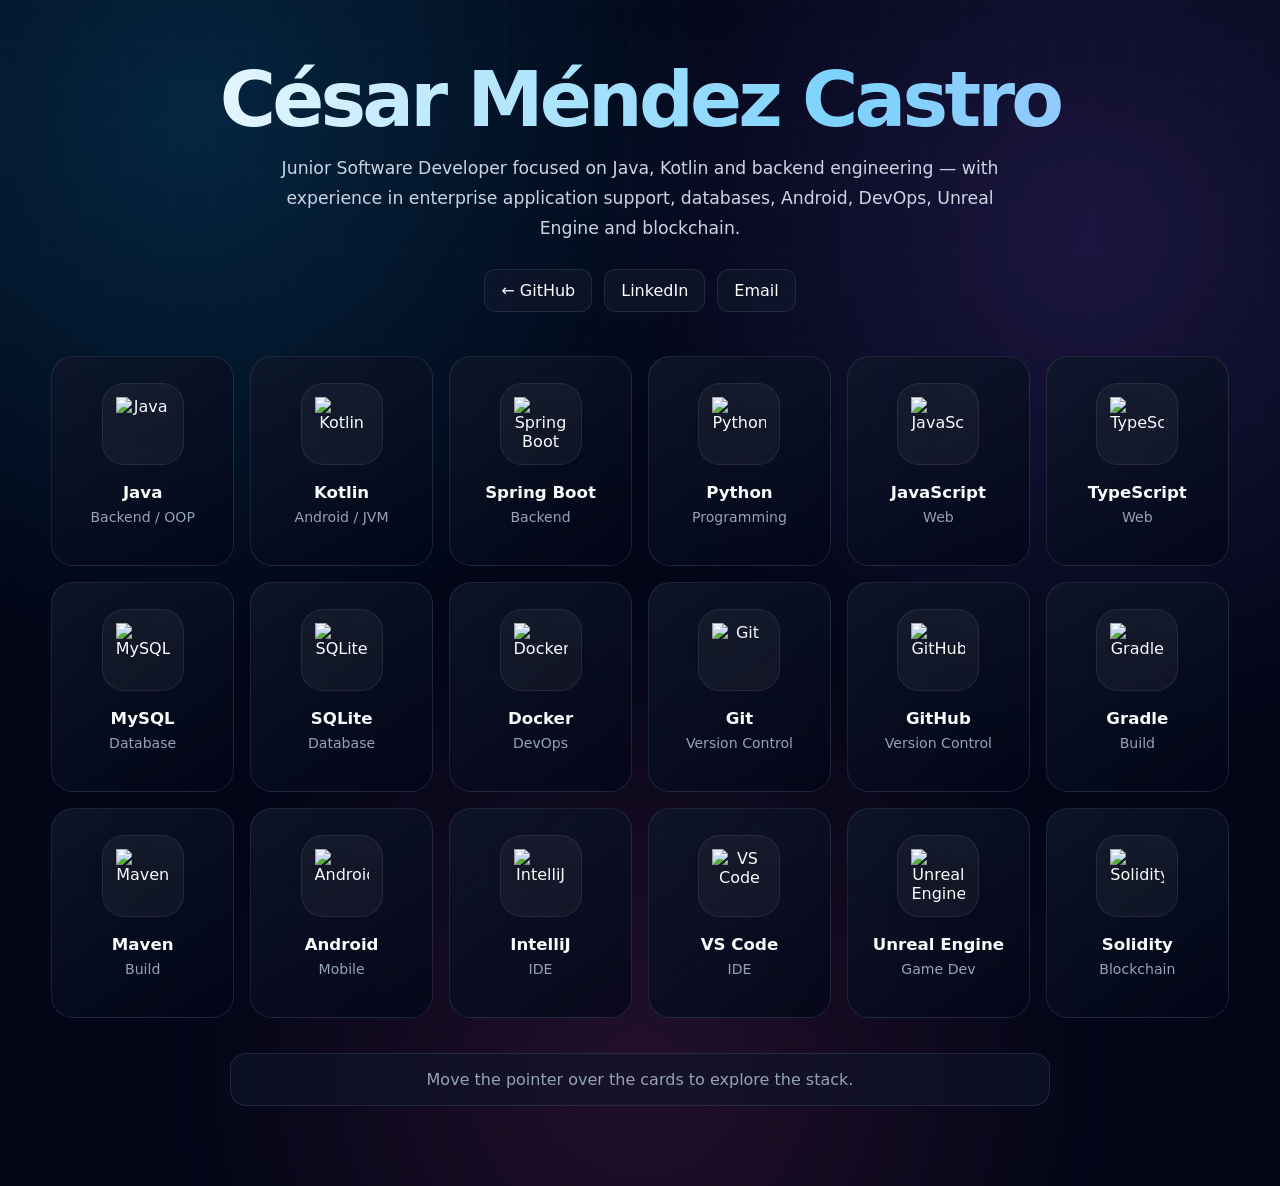
==== docs/index.html @ 4f8ce3b2 "Create personal portfolio HTML file" ====
<!doctype html>
<html lang="en">
<head>
<meta charset="utf-8">
<meta name="viewport" content="width=device-width,initial-scale=1">
<title>César Méndez Castro · Tech Stack</title>
<style>
:root{--bg:#020617;--panel:rgba(15,23,42,.72);--line:rgba(148,163,184,.16);--text:#f8fafc;--muted:#94a3b8;--cyan:#38bdf8;--purple:#a78bfa;--pink:#f472b6}
*{box-sizing:border-box}
body{margin:0;min-height:100vh;background:
radial-gradient(circle at 15% 10%,rgba(14,165,233,.20),transparent 35%),
radial-gradient(circle at 85% 20%,rgba(139,92,246,.18),transparent 35%),
radial-gradient(circle at 50% 90%,rgba(236,72,153,.14),transparent 38%),var(--bg);
color:var(--text);font-family:Inter,ui-sans-serif,system-ui,-apple-system,Segoe UI,Roboto,sans-serif;overflow-x:hidden}
.bg{position:fixed;inset:0;pointer-events:none;background-image:linear-gradient(rgba(255,255,255,.02) 1px,transparent 1px),linear-gradient(90deg,rgba(255,255,255,.02) 1px,transparent 1px);background-size:42px 42px;mask-image:linear-gradient(to bottom,black,transparent)}
.wrap{width:min(1180px,92vw);margin:auto;padding:64px 0 80px}
.hero{text-align:center;margin-bottom:44px}
h1{font-size:clamp(2.6rem,6vw,5.2rem);line-height:.95;margin:0 0 16px;letter-spacing:-.05em;background:linear-gradient(90deg,#fff,#7dd3fc,#c4b5fd,#f9a8d4);-webkit-background-clip:text;color:transparent;background-size:200% auto;animation:shine 5s linear infinite}
.lead{max-width:760px;margin:auto;color:#cbd5e1;font-size:1.08rem;line-height:1.75}
.actions{display:flex;justify-content:center;gap:12px;flex-wrap:wrap;margin-top:25px}
.btn{text-decoration:none;color:white;padding:11px 16px;border-radius:12px;border:1px solid var(--line);background:rgba(15,23,42,.78);transition:.25s ease}
.btn:hover{transform:translateY(-3px);border-color:#38bdf8;box-shadow:0 12px 36px rgba(56,189,248,.18)}
.grid{display:grid;grid-template-columns:repeat(auto-fit,minmax(180px,1fr));gap:16px;perspective:1200px}
.tech-card{position:relative;min-height:210px;padding:26px 20px;border:1px solid var(--line);background:linear-gradient(145deg,rgba(15,23,42,.83),rgba(2,6,23,.72));border-radius:22px;text-align:center;transform-style:preserve-3d;transition:transform .18s ease,border-color .25s ease,box-shadow .25s ease;overflow:hidden}
.tech-card::before{content:"";position:absolute;inset:-80%;background:radial-gradient(circle,var(--accent,rgba(56,189,248,.25)),transparent 45%);opacity:0;transition:.35s;transform:translateZ(-1px)}
.tech-card:hover::before{opacity:.25}
.tech-card:hover{border-color:var(--accent,#38bdf8);box-shadow:0 18px 50px color-mix(in srgb,var(--accent,#38bdf8) 23%,transparent)}
.icon-wrap{width:82px;height:82px;margin:0 auto 18px;border-radius:22px;display:grid;place-items:center;background:rgba(255,255,255,.045);border:1px solid rgba(255,255,255,.08);transition:.3s}
.tech-card:hover .icon-wrap{transform:translateY(-7px) scale(1.08) rotate(-2deg);box-shadow:0 0 38px color-mix(in srgb,var(--accent,#38bdf8) 30%,transparent)}
.icon-wrap img{width:54px;height:54px;object-fit:contain;filter:drop-shadow(0 8px 13px rgba(0,0,0,.28));transition:.25s}
.tech-card:hover img{transform:rotate(4deg) scale(1.08)}
.tech-card h3{margin:0 0 7px;font-size:1.04rem} .tech-card p{margin:0;color:var(--muted);font-size:.88rem}
.note{margin:35px auto 0;max-width:820px;padding:16px 20px;border:1px solid var(--line);border-radius:16px;background:rgba(15,23,42,.55);color:#94a3b8;text-align:center}
@keyframes shine{to{background-position:200% center}}
@media(max-width:600px){.wrap{padding-top:36px}.grid{grid-template-columns:repeat(2,1fr);gap:10px}.tech-card{min-height:175px;padding:20px 10px}.icon-wrap{width:64px;height:64px}.icon-wrap img{width:44px;height:44px}}
</style>
</head>
<body>
<div class="bg"></div>
<main class="wrap">
<section class="hero">
<h1>César Méndez Castro</h1>
<p class="lead">Junior Software Developer focused on Java, Kotlin and backend engineering — with experience in enterprise application support, databases, Android, DevOps, Unreal Engine and blockchain.</p>
<div class="actions">
<a class="btn" href="https://github.com/TsCesar">← GitHub</a>
<a class="btn" href="https://www.linkedin.com/in/c%C3%A9sar-m%C3%A9ndez-castro-a0b315310/">LinkedIn</a>
<a class="btn" href="mailto:cesarmencas19@gmail.com">Email</a>
</div>
</section>
<section class="grid"><article class="tech-card" data-accent="#f59e0b">
  <div class="icon-wrap"><img src="https://cdn.jsdelivr.net/gh/devicons/devicon@latest/icons/java/java-original.svg" alt="Java"></div>
  <h3>Java</h3><p>Backend / OOP</p>
</article>
<article class="tech-card" data-accent="#8b5cf6">
  <div class="icon-wrap"><img src="https://cdn.jsdelivr.net/gh/devicons/devicon@latest/icons/kotlin/kotlin-original.svg" alt="Kotlin"></div>
  <h3>Kotlin</h3><p>Android / JVM</p>
</article>
<article class="tech-card" data-accent="#22c55e">
  <div class="icon-wrap"><img src="https://cdn.jsdelivr.net/gh/devicons/devicon@latest/icons/spring/spring-original.svg" alt="Spring Boot"></div>
  <h3>Spring Boot</h3><p>Backend</p>
</article>
<article class="tech-card" data-accent="#3776ab">
  <div class="icon-wrap"><img src="https://cdn.jsdelivr.net/gh/devicons/devicon@latest/icons/python/python-original.svg" alt="Python"></div>
  <h3>Python</h3><p>Programming</p>
</article>
<article class="tech-card" data-accent="#f7df1e">
  <div class="icon-wrap"><img src="https://cdn.jsdelivr.net/gh/devicons/devicon@latest/icons/javascript/javascript-original.svg" alt="JavaScript"></div>
  <h3>JavaScript</h3><p>Web</p>
</article>
<article class="tech-card" data-accent="#3178c6">
  <div class="icon-wrap"><img src="https://cdn.jsdelivr.net/gh/devicons/devicon@latest/icons/typescript/typescript-original.svg" alt="TypeScript"></div>
  <h3>TypeScript</h3><p>Web</p>
</article>
<article class="tech-card" data-accent="#4479a1">
  <div class="icon-wrap"><img src="https://cdn.jsdelivr.net/gh/devicons/devicon@latest/icons/mysql/mysql-original.svg" alt="MySQL"></div>
  <h3>MySQL</h3><p>Database</p>
</article>
<article class="tech-card" data-accent="#0f80cc">
  <div class="icon-wrap"><img src="https://cdn.jsdelivr.net/gh/devicons/devicon@latest/icons/sqlite/sqlite-original.svg" alt="SQLite"></div>
  <h3>SQLite</h3><p>Database</p>
</article>
<article class="tech-card" data-accent="#2496ed">
  <div class="icon-wrap"><img src="https://cdn.jsdelivr.net/gh/devicons/devicon@latest/icons/docker/docker-original.svg" alt="Docker"></div>
  <h3>Docker</h3><p>DevOps</p>
</article>
<article class="tech-card" data-accent="#f05032">
  <div class="icon-wrap"><img src="https://cdn.jsdelivr.net/gh/devicons/devicon@latest/icons/git/git-original.svg" alt="Git"></div>
  <h3>Git</h3><p>Version Control</p>
</article>
<article class="tech-card" data-accent="#e5e7eb">
  <div class="icon-wrap"><img src="https://cdn.jsdelivr.net/gh/devicons/devicon@latest/icons/github/github-original.svg" alt="GitHub"></div>
  <h3>GitHub</h3><p>Version Control</p>
</article>
<article class="tech-card" data-accent="#02303a">
  <div class="icon-wrap"><img src="https://cdn.jsdelivr.net/gh/devicons/devicon@latest/icons/gradle/gradle-original.svg" alt="Gradle"></div>
  <h3>Gradle</h3><p>Build</p>
</article>
<article class="tech-card" data-accent="#c71a36">
  <div class="icon-wrap"><img src="https://cdn.jsdelivr.net/gh/devicons/devicon@latest/icons/maven/maven-original.svg" alt="Maven"></div>
  <h3>Maven</h3><p>Build</p>
</article>
<article class="tech-card" data-accent="#3ddc84">
  <div class="icon-wrap"><img src="https://cdn.jsdelivr.net/gh/devicons/devicon@latest/icons/android/android-original.svg" alt="Android"></div>
  <h3>Android</h3><p>Mobile</p>
</article>
<article class="tech-card" data-accent="#ec4899">
  <div class="icon-wrap"><img src="https://cdn.jsdelivr.net/gh/devicons/devicon@latest/icons/intellij/intellij-original.svg" alt="IntelliJ"></div>
  <h3>IntelliJ</h3><p>IDE</p>
</article>
<article class="tech-card" data-accent="#007acc">
  <div class="icon-wrap"><img src="https://cdn.jsdelivr.net/gh/devicons/devicon@latest/icons/vscode/vscode-original.svg" alt="VS Code"></div>
  <h3>VS Code</h3><p>IDE</p>
</article>
<article class="tech-card" data-accent="#94a3b8">
  <div class="icon-wrap"><img src="https://cdn.jsdelivr.net/gh/devicons/devicon@latest/icons/unrealengine/unrealengine-original.svg" alt="Unreal Engine"></div>
  <h3>Unreal Engine</h3><p>Game Dev</p>
</article>
<article class="tech-card" data-accent="#64748b">
  <div class="icon-wrap"><img src="https://cdn.jsdelivr.net/gh/devicons/devicon@latest/icons/solidity/solidity-original.svg" alt="Solidity"></div>
  <h3>Solidity</h3><p>Blockchain</p>
</article></section>
<p class="note">Move the pointer over the cards to explore the stack.</p>
</main>
<script>
document.querySelectorAll('.tech-card').forEach(card=>{
  card.style.setProperty('--accent', card.dataset.accent);
  card.addEventListener('mousemove',e=>{
    const r=card.getBoundingClientRect(),x=e.clientX-r.left,y=e.clientY-r.top;
    const rx=((y/r.height)-.5)*-10, ry=((x/r.width)-.5)*12;
    card.style.transform=`rotateX(${rx}deg) rotateY(${ry}deg) translateY(-5px)`;
  });
  card.addEventListener('mouseleave',()=>card.style.transform='');
});
</script>
</body>
</html>
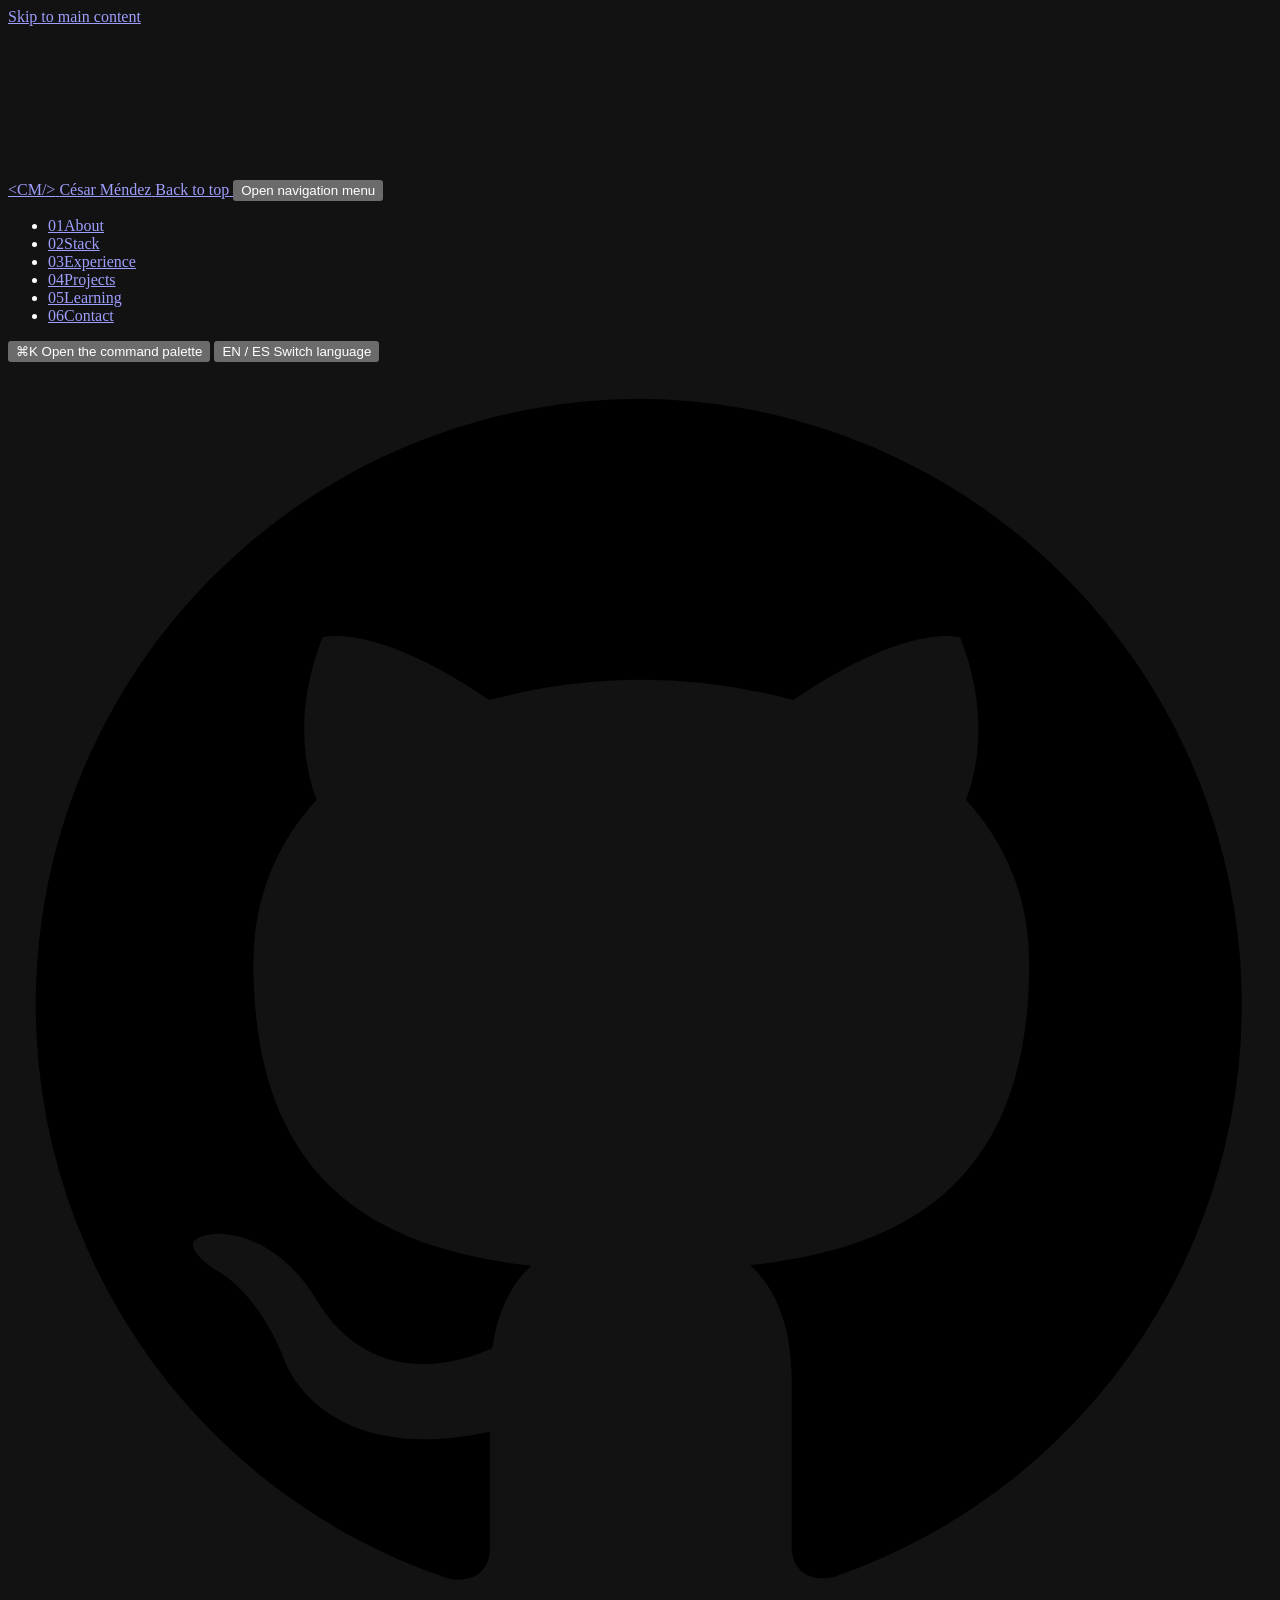
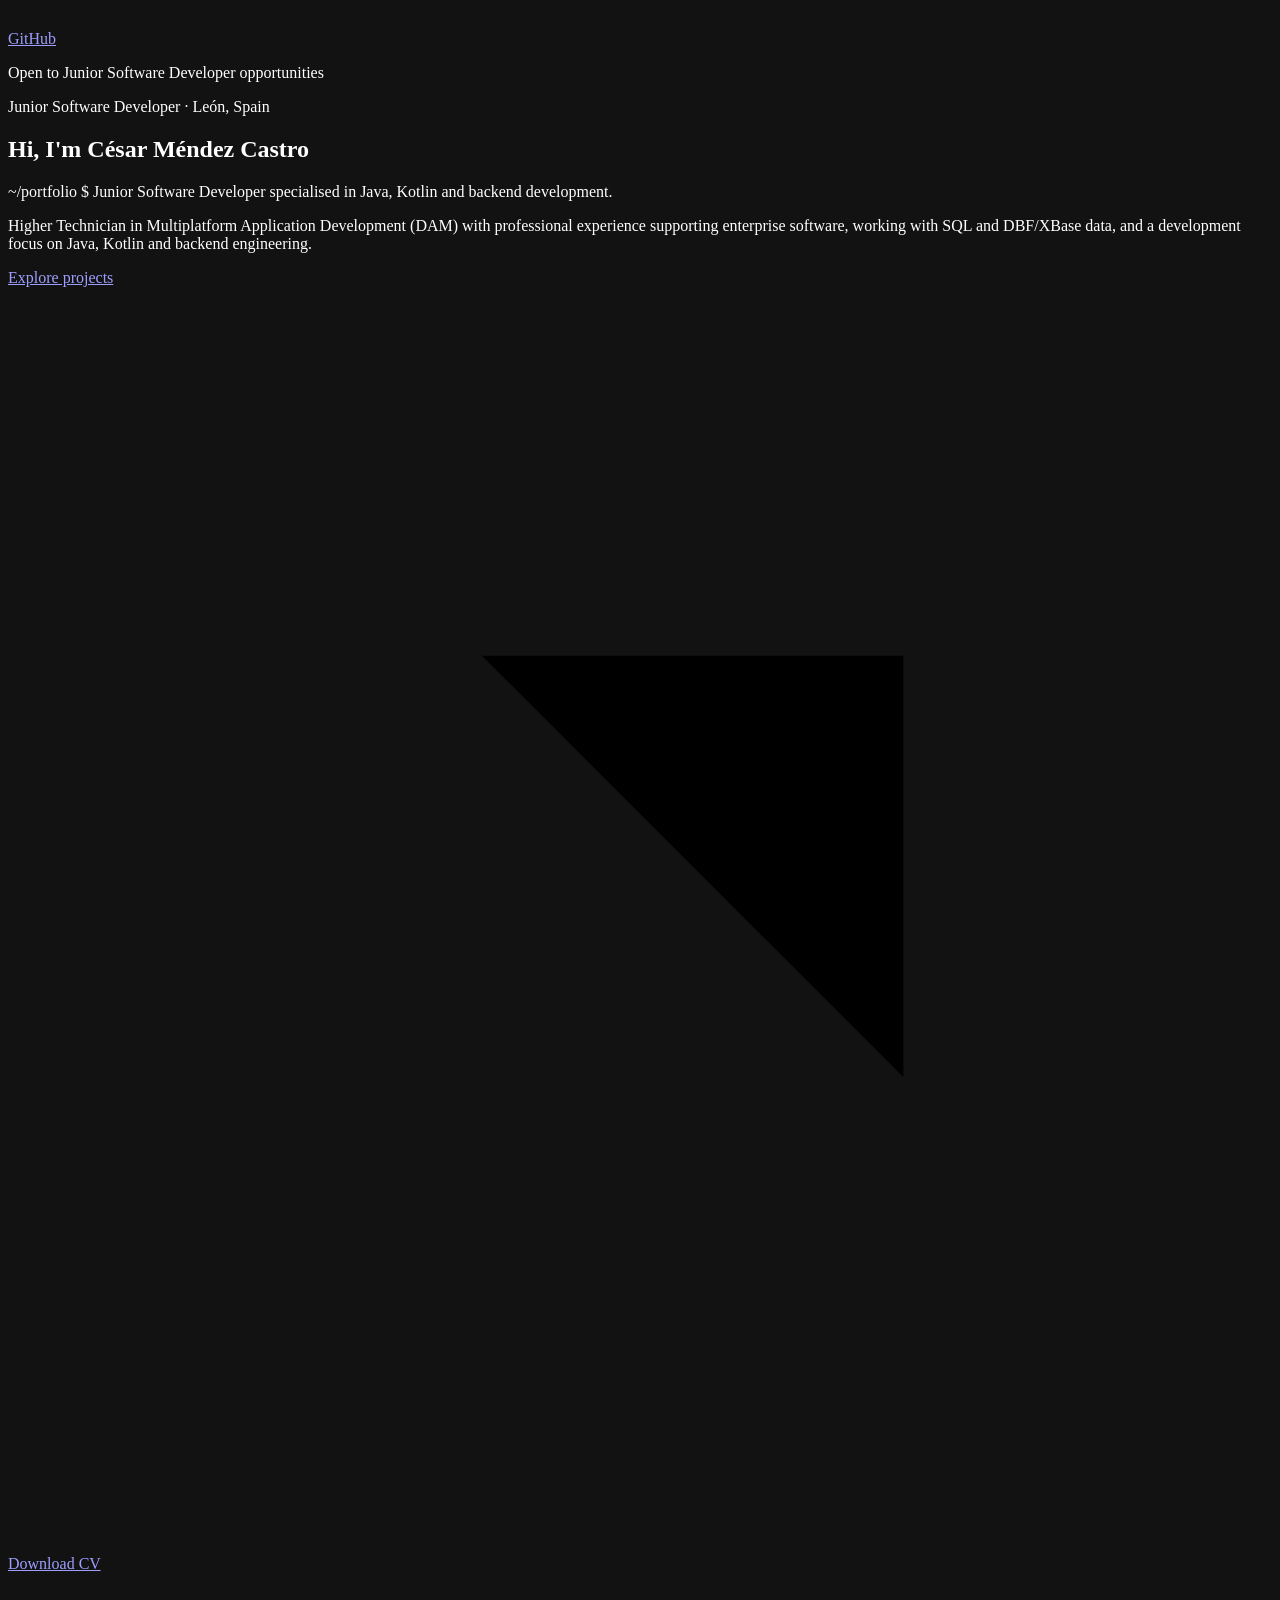
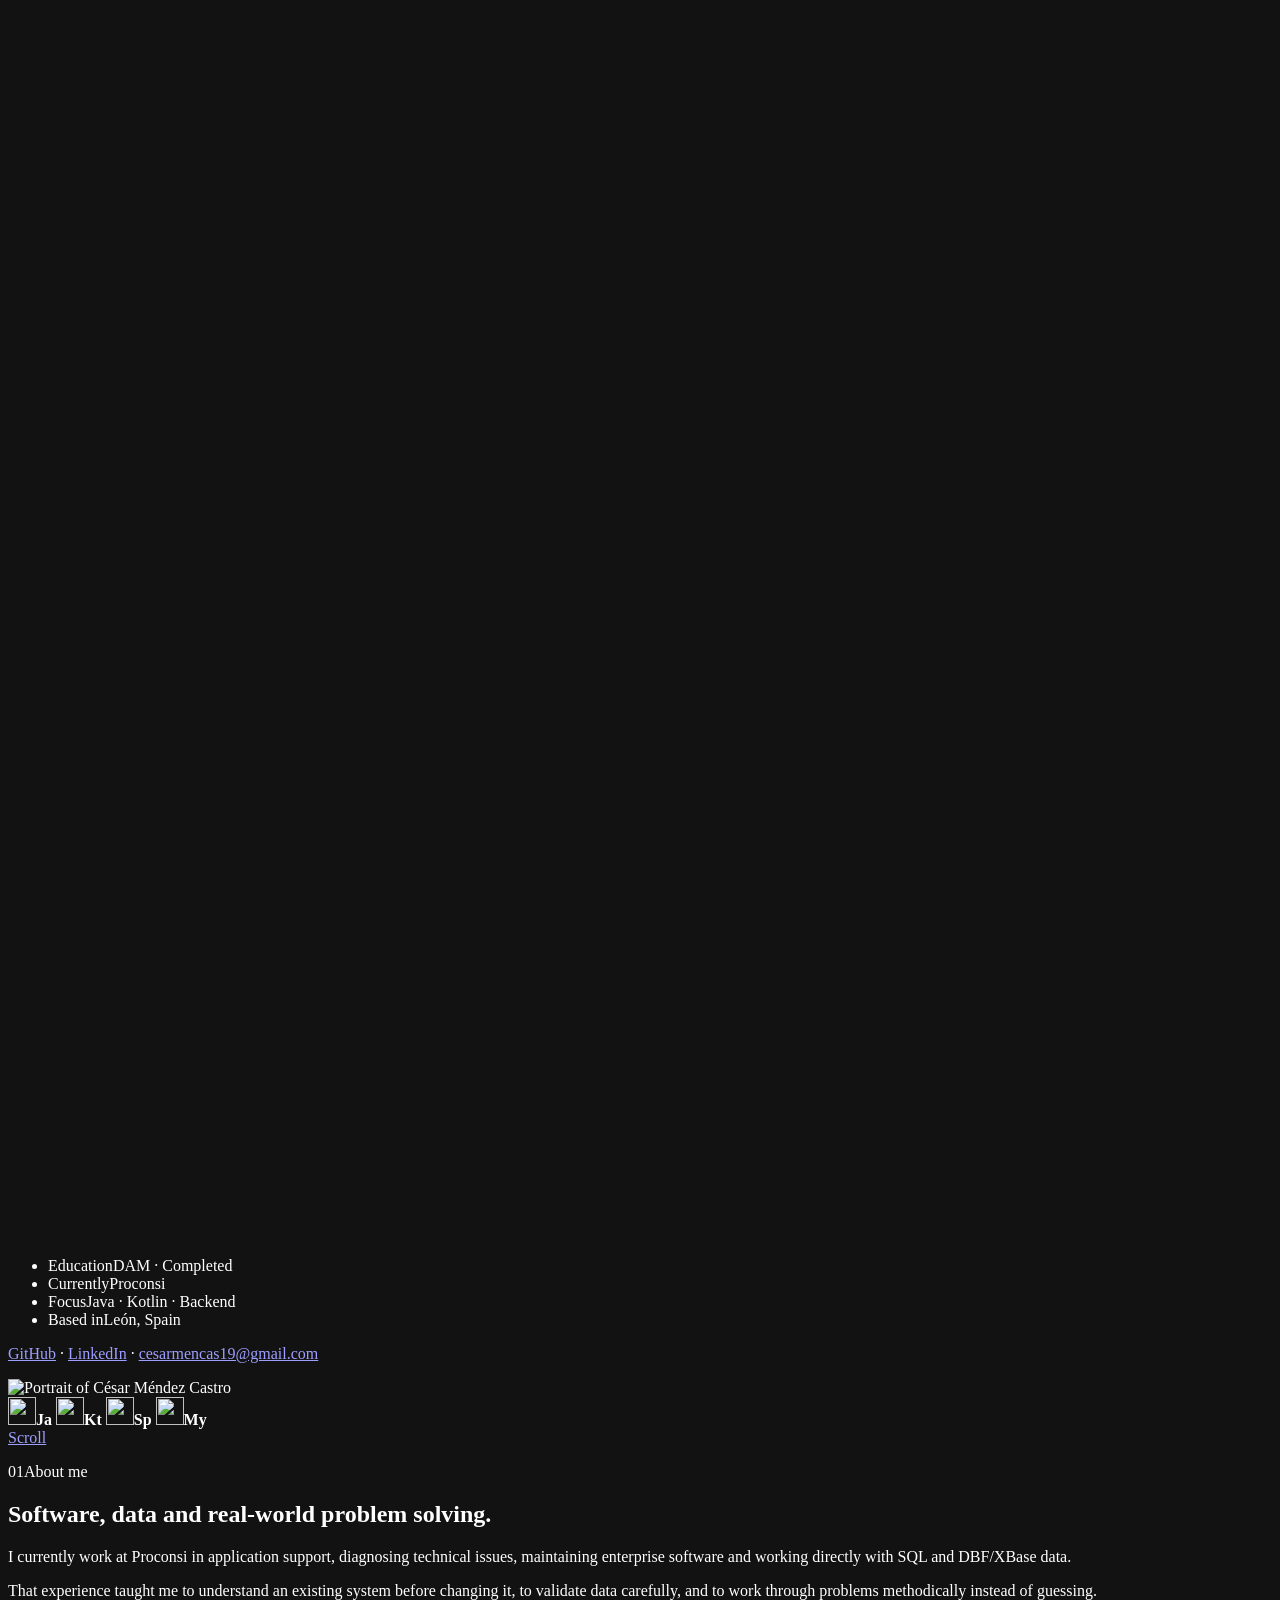
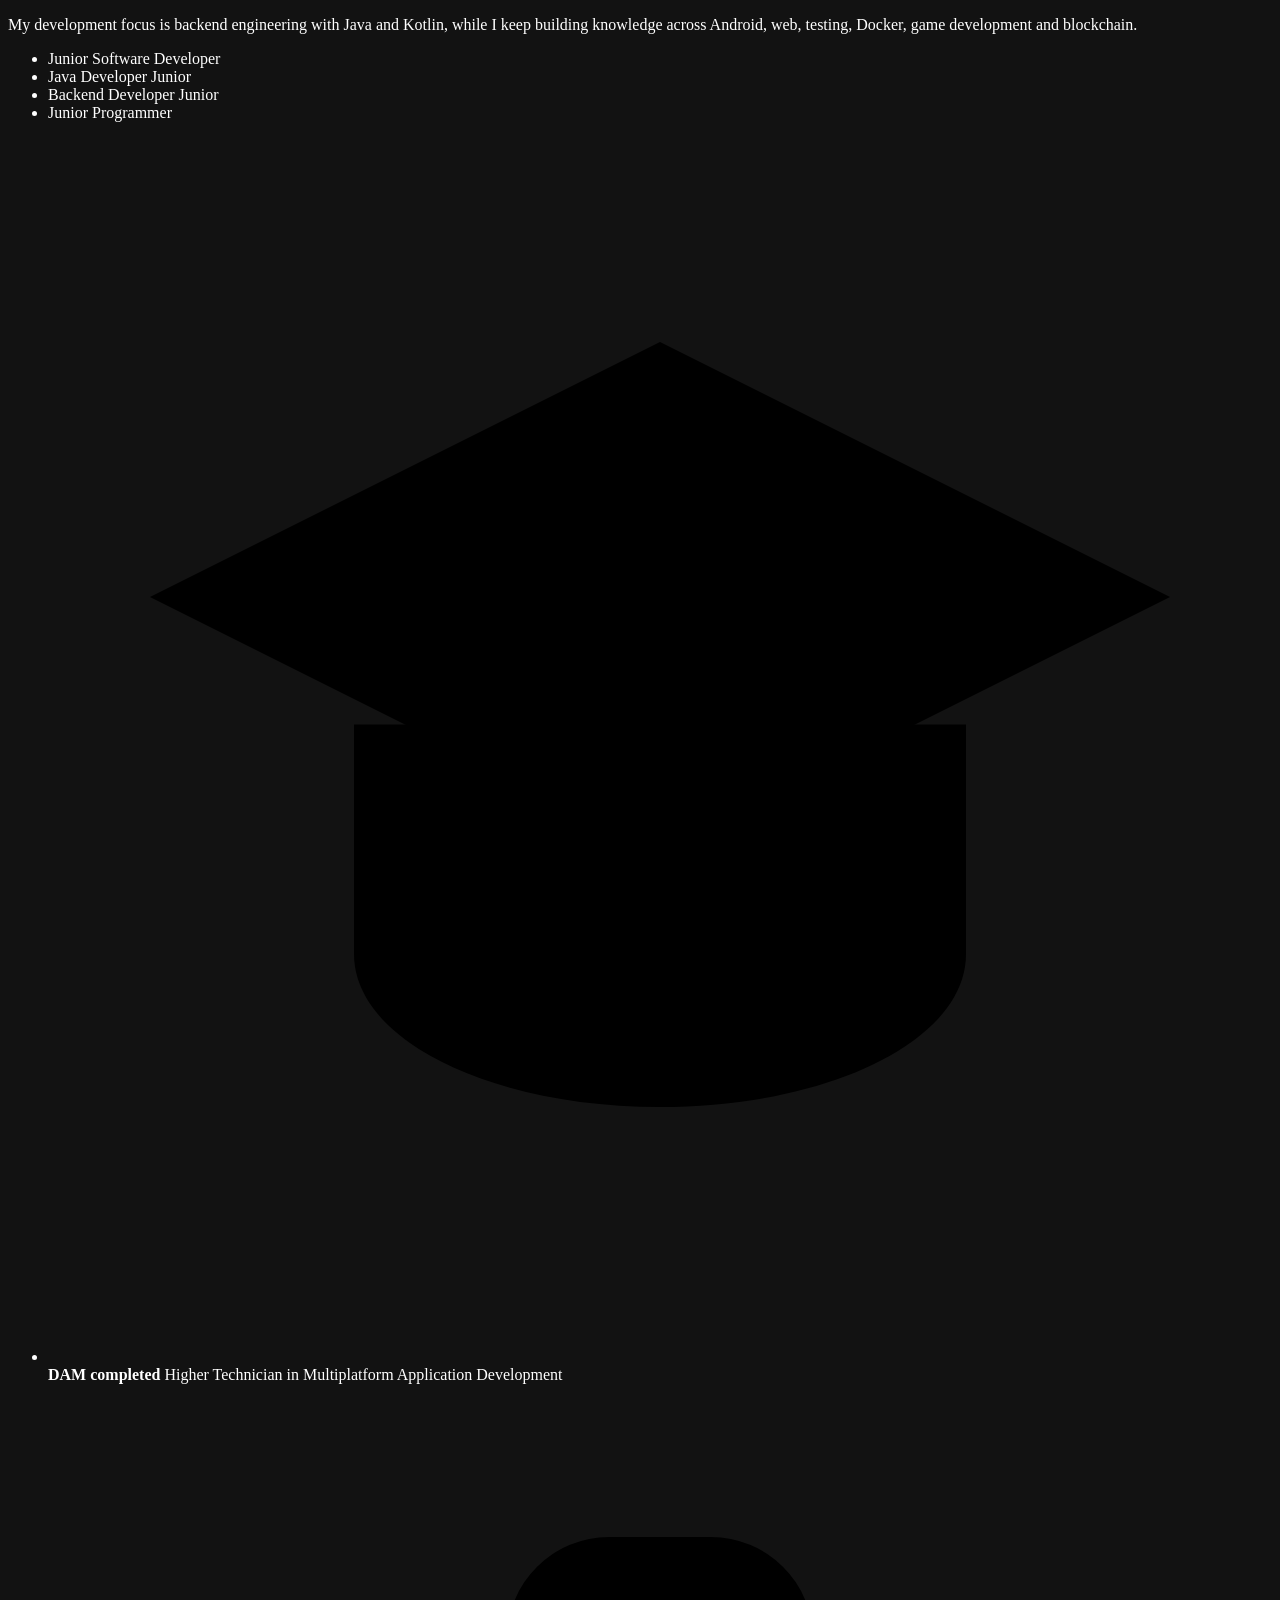
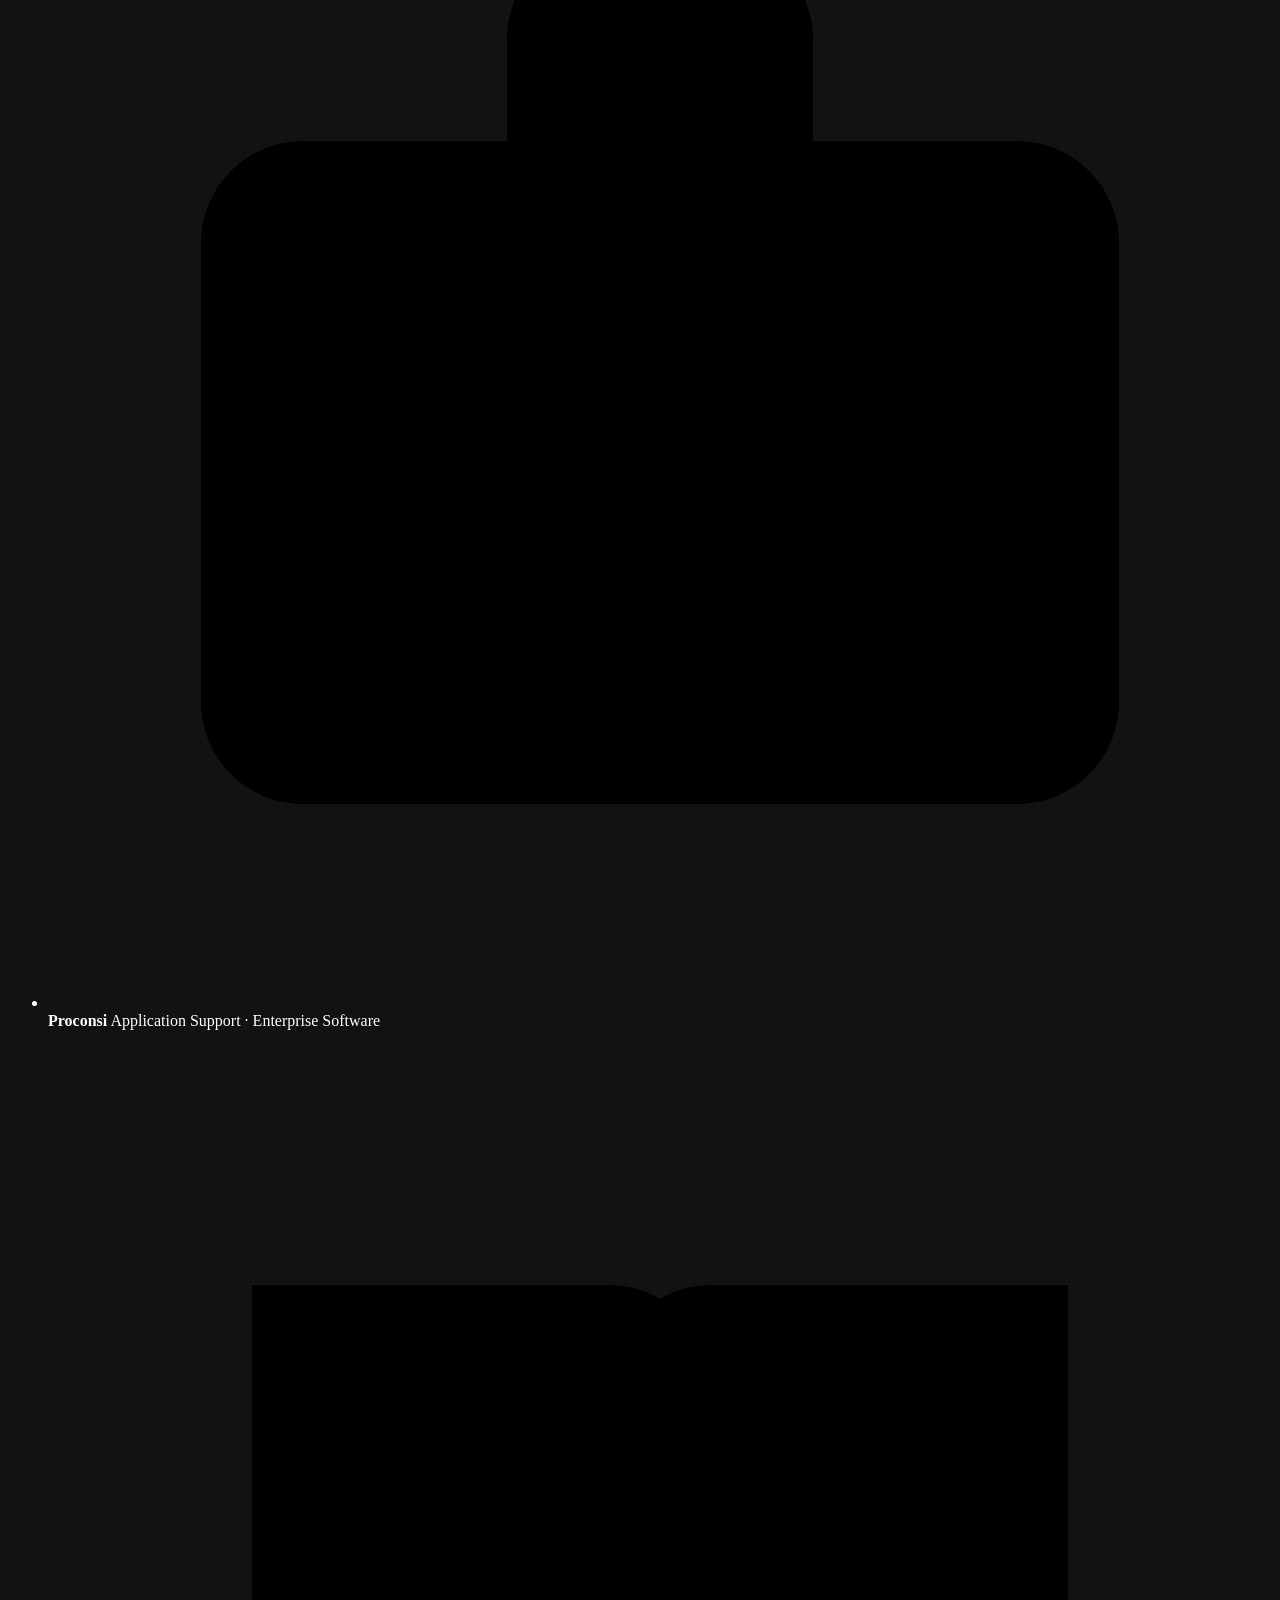
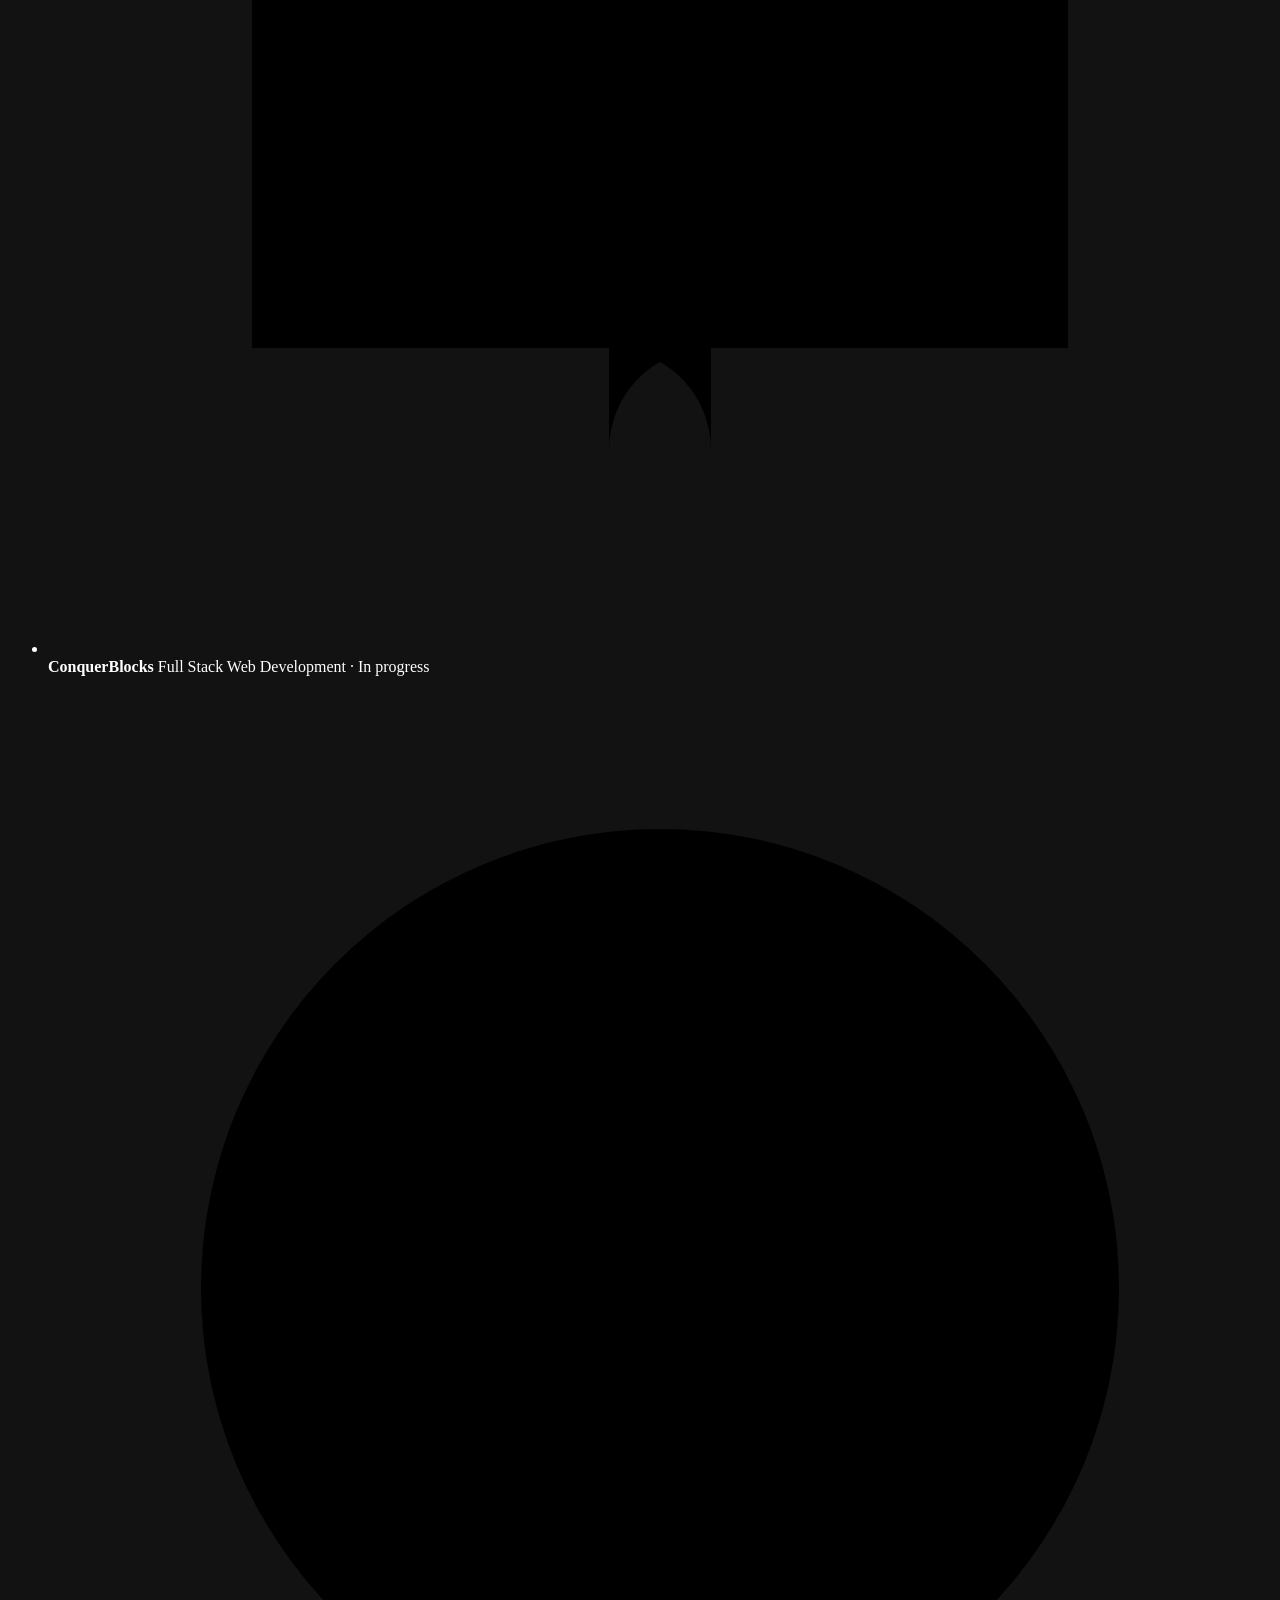
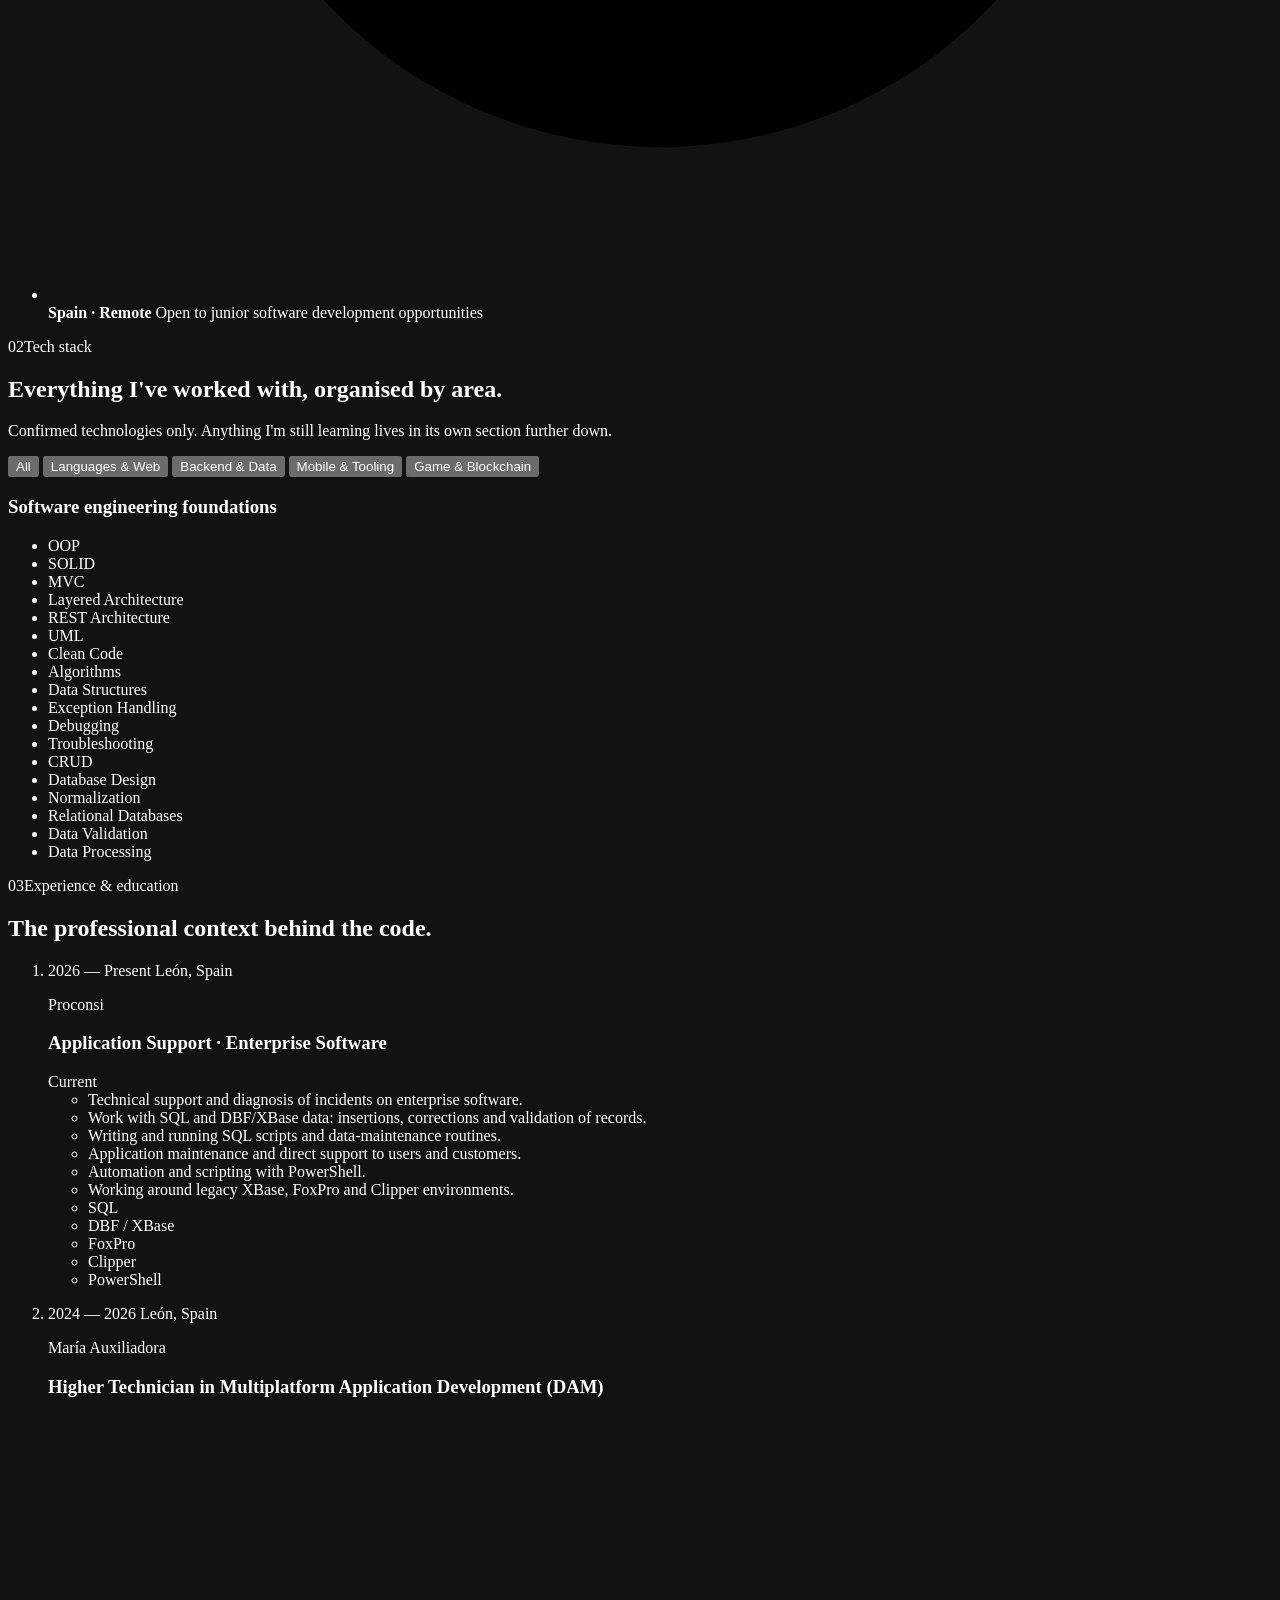
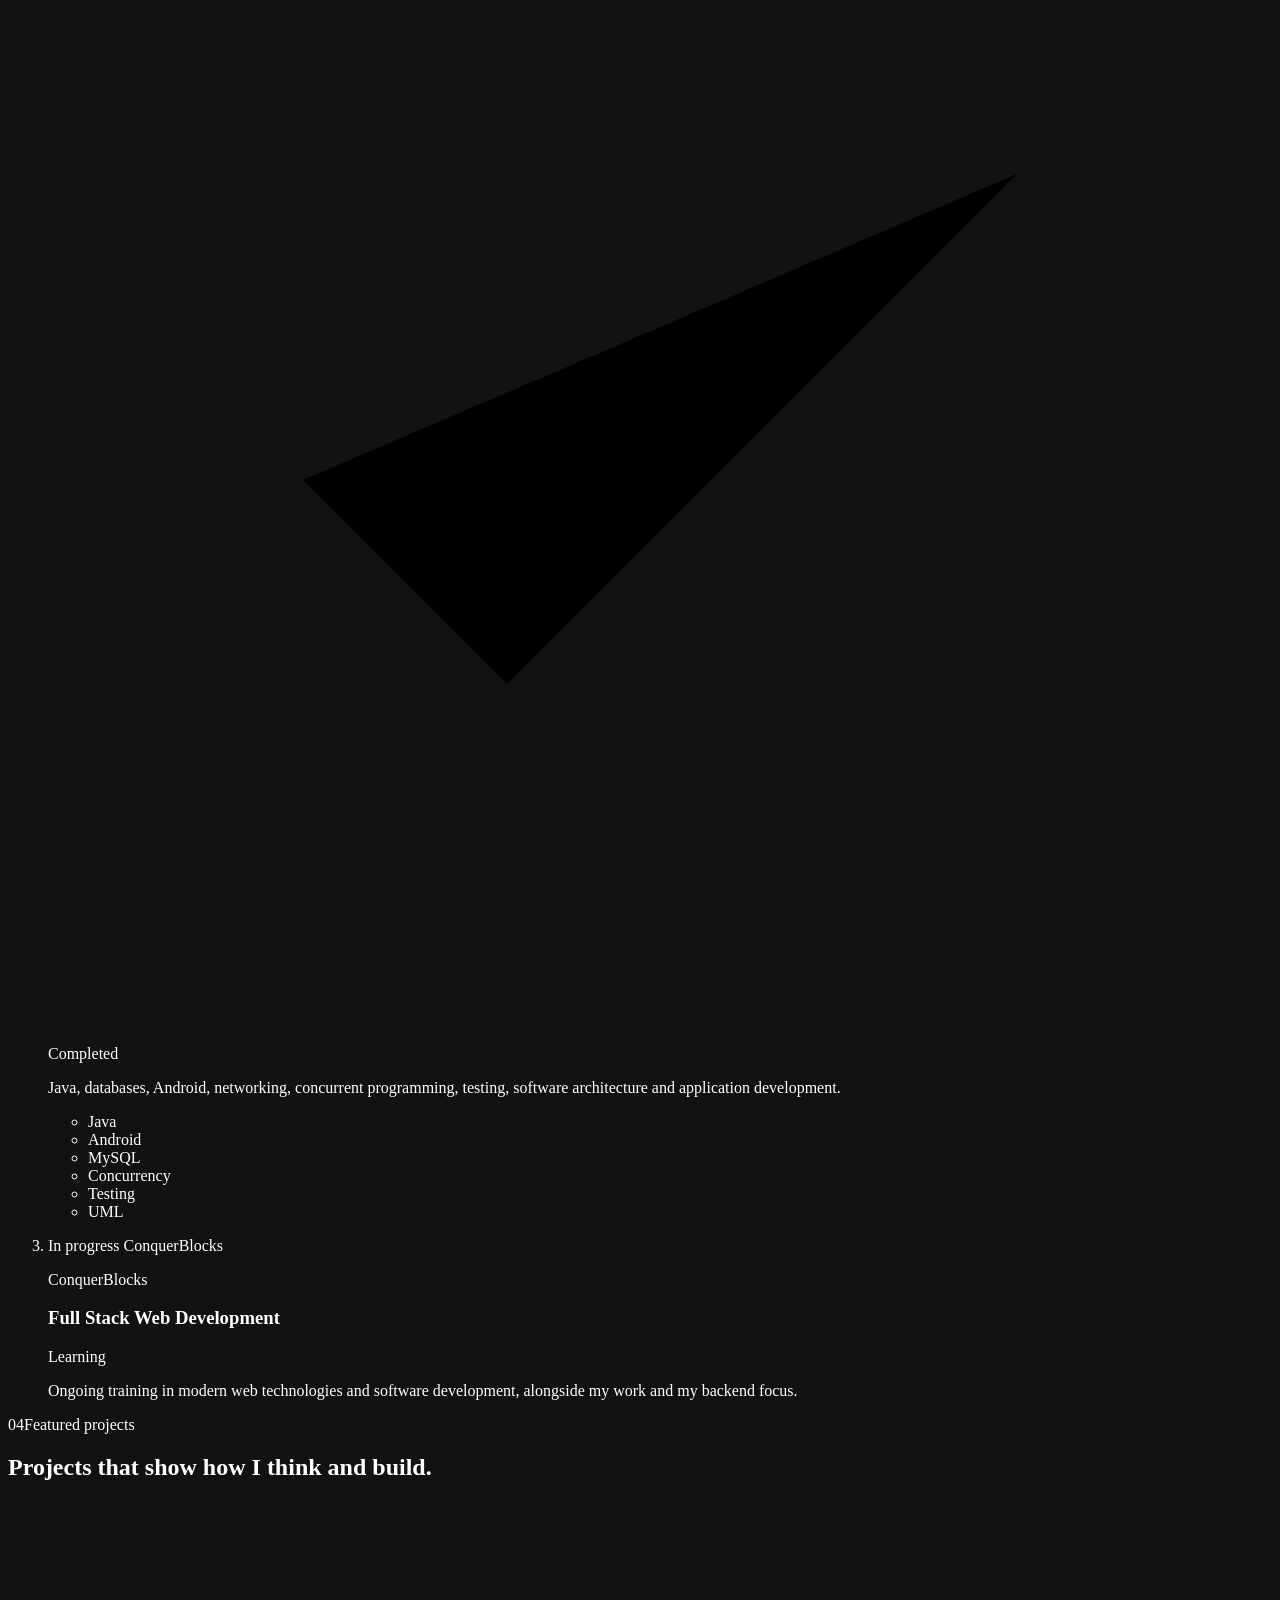
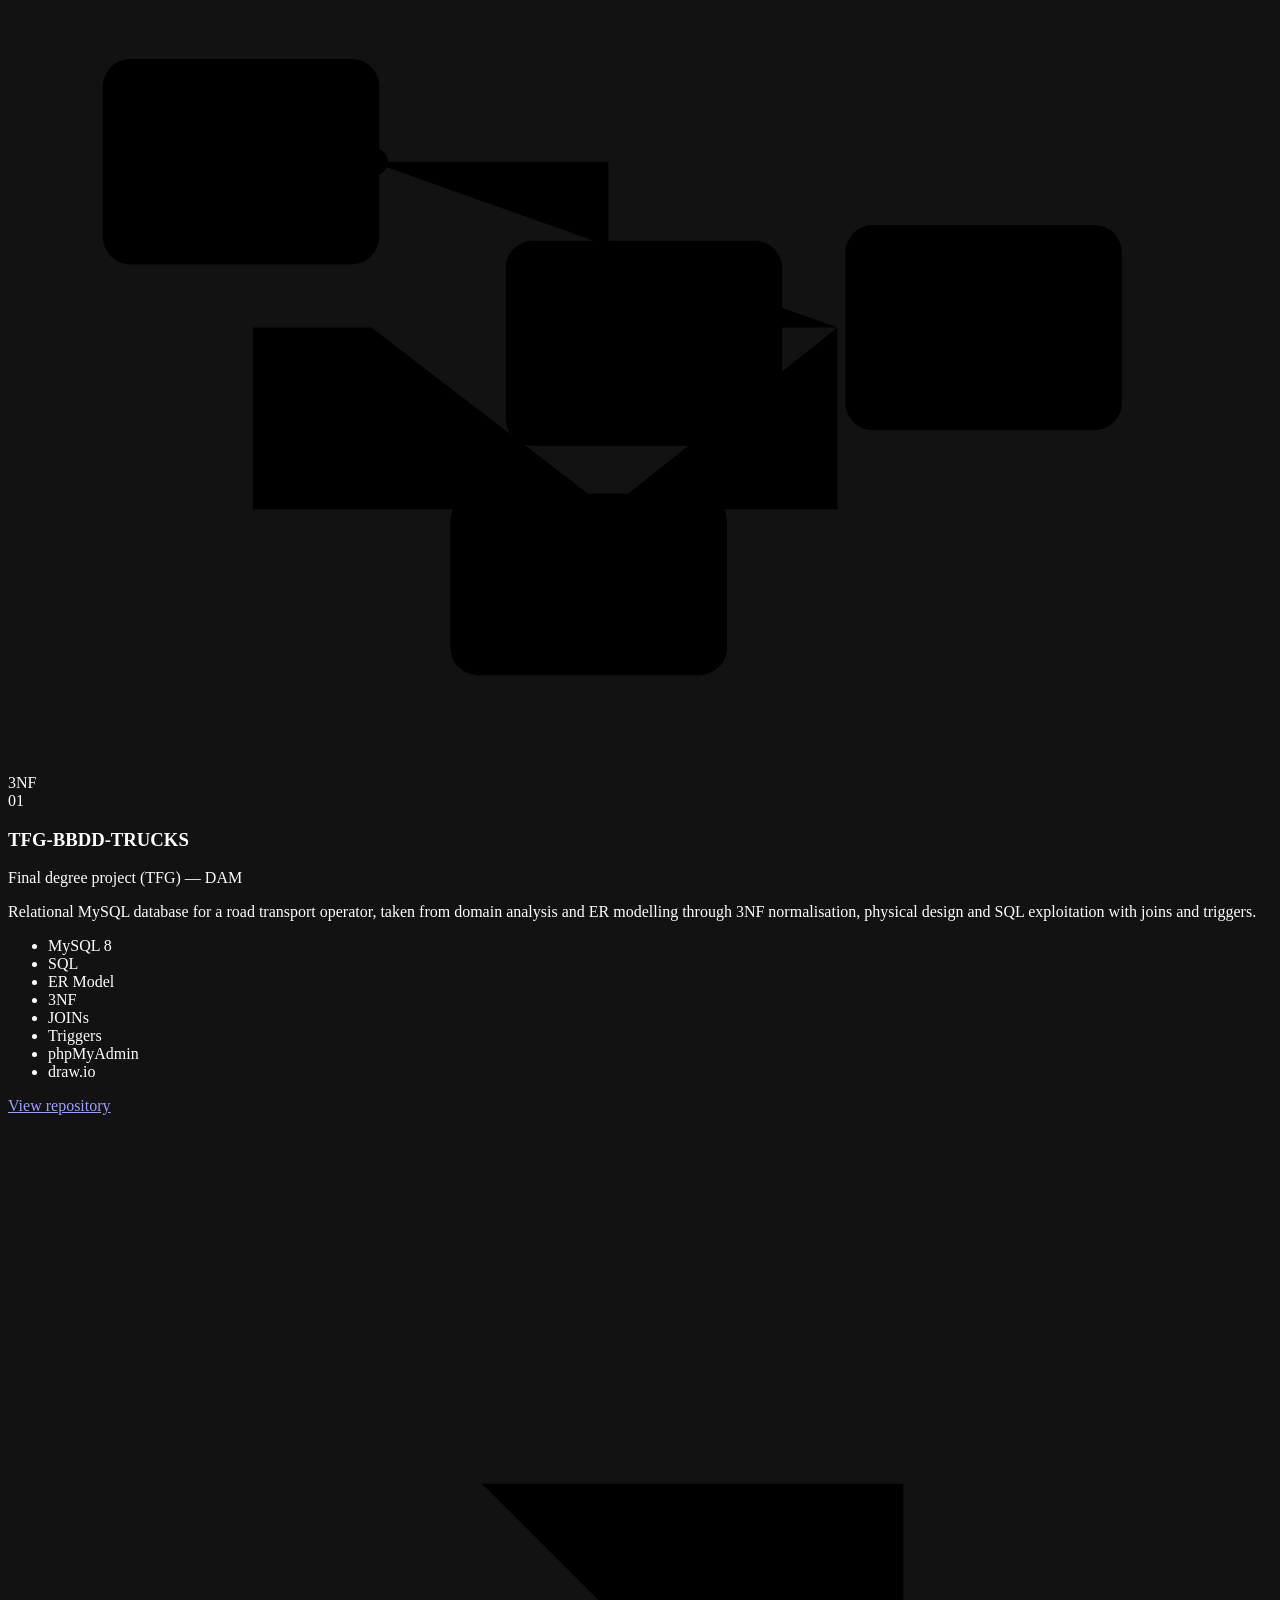
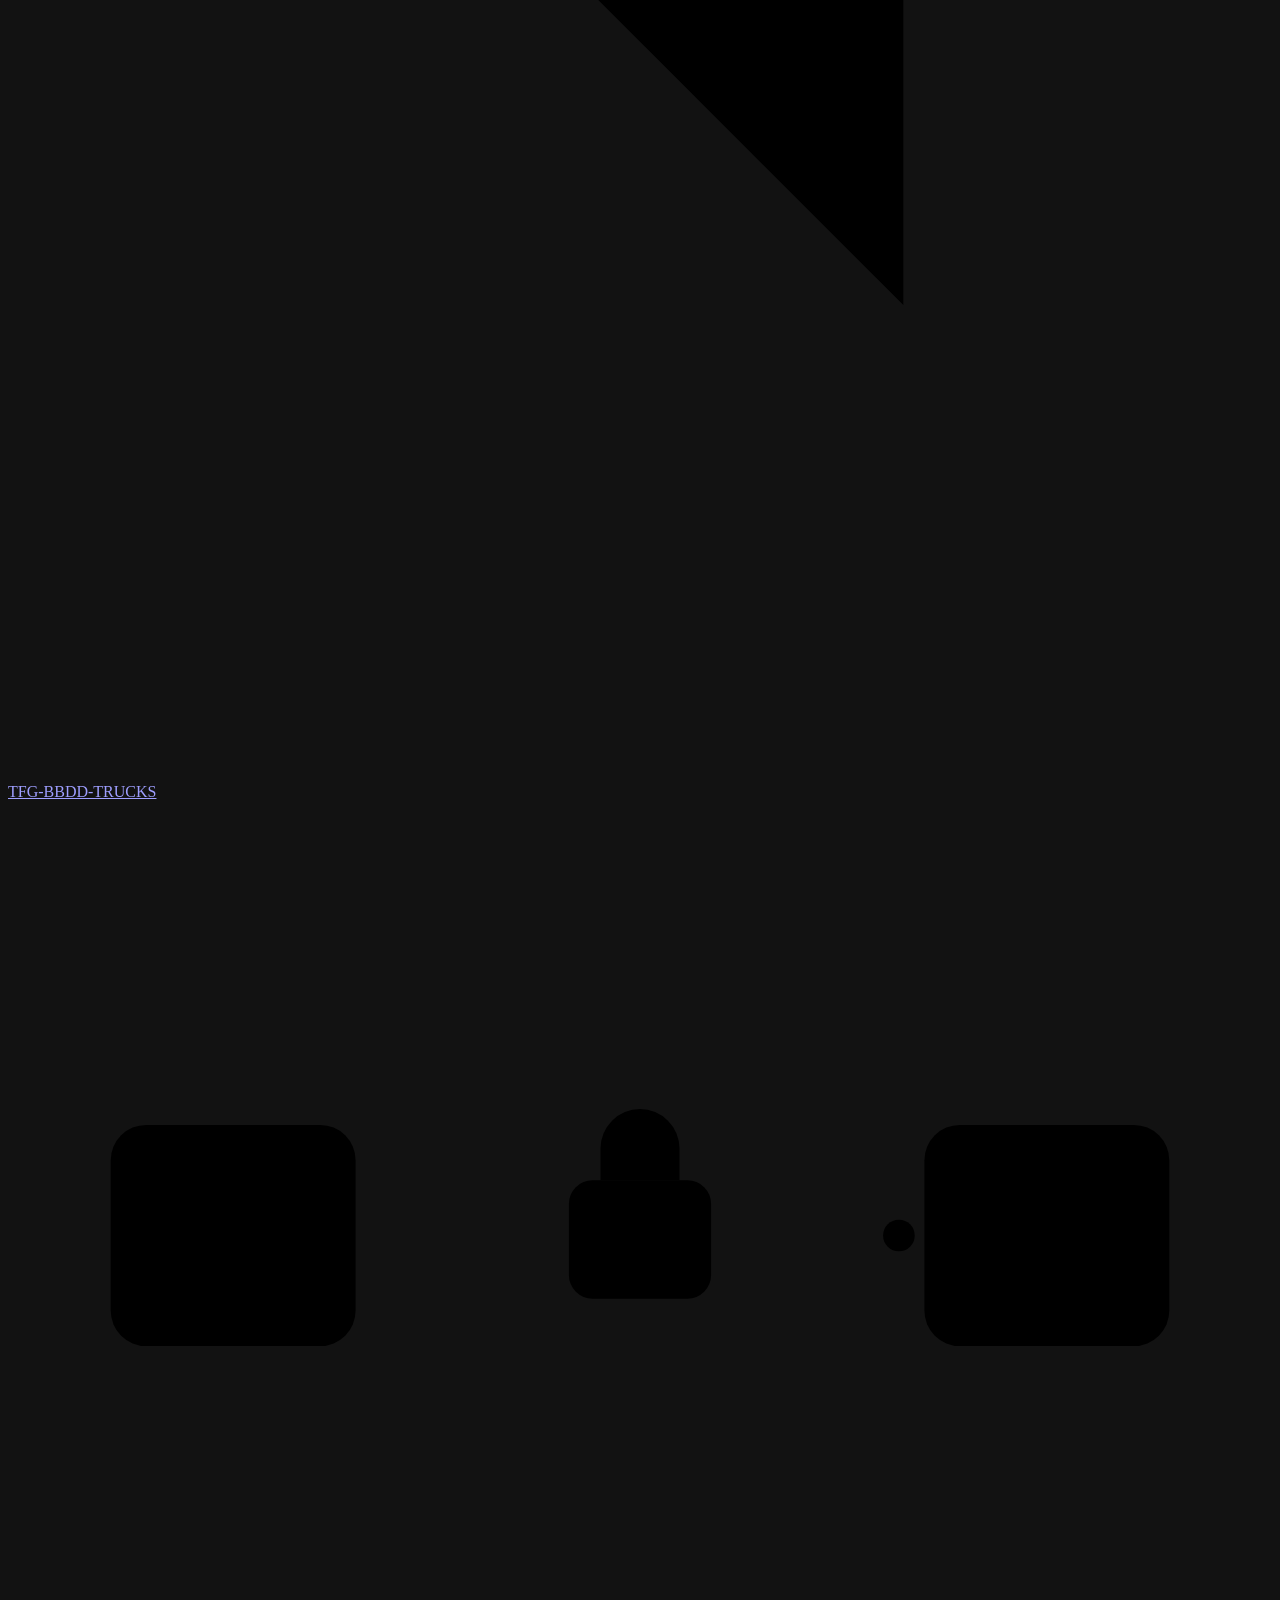
==== commit 6e74669e: "Changing my portfolio" ====
--- a/docs/index.html
+++ b/docs/index.html
@@ -2,135 +2,635 @@
 <html lang="en">
 <head>
 <meta charset="utf-8">
-<meta name="viewport" content="width=device-width,initial-scale=1">
-<title>César Méndez Castro · Tech Stack</title>
-<style>
-:root{--bg:#020617;--panel:rgba(15,23,42,.72);--line:rgba(148,163,184,.16);--text:#f8fafc;--muted:#94a3b8;--cyan:#38bdf8;--purple:#a78bfa;--pink:#f472b6}
-*{box-sizing:border-box}
-body{margin:0;min-height:100vh;background:
-radial-gradient(circle at 15% 10%,rgba(14,165,233,.20),transparent 35%),
-radial-gradient(circle at 85% 20%,rgba(139,92,246,.18),transparent 35%),
-radial-gradient(circle at 50% 90%,rgba(236,72,153,.14),transparent 38%),var(--bg);
-color:var(--text);font-family:Inter,ui-sans-serif,system-ui,-apple-system,Segoe UI,Roboto,sans-serif;overflow-x:hidden}
-.bg{position:fixed;inset:0;pointer-events:none;background-image:linear-gradient(rgba(255,255,255,.02) 1px,transparent 1px),linear-gradient(90deg,rgba(255,255,255,.02) 1px,transparent 1px);background-size:42px 42px;mask-image:linear-gradient(to bottom,black,transparent)}
-.wrap{width:min(1180px,92vw);margin:auto;padding:64px 0 80px}
-.hero{text-align:center;margin-bottom:44px}
-h1{font-size:clamp(2.6rem,6vw,5.2rem);line-height:.95;margin:0 0 16px;letter-spacing:-.05em;background:linear-gradient(90deg,#fff,#7dd3fc,#c4b5fd,#f9a8d4);-webkit-background-clip:text;color:transparent;background-size:200% auto;animation:shine 5s linear infinite}
-.lead{max-width:760px;margin:auto;color:#cbd5e1;font-size:1.08rem;line-height:1.75}
-.actions{display:flex;justify-content:center;gap:12px;flex-wrap:wrap;margin-top:25px}
-.btn{text-decoration:none;color:white;padding:11px 16px;border-radius:12px;border:1px solid var(--line);background:rgba(15,23,42,.78);transition:.25s ease}
-.btn:hover{transform:translateY(-3px);border-color:#38bdf8;box-shadow:0 12px 36px rgba(56,189,248,.18)}
-.grid{display:grid;grid-template-columns:repeat(auto-fit,minmax(180px,1fr));gap:16px;perspective:1200px}
-.tech-card{position:relative;min-height:210px;padding:26px 20px;border:1px solid var(--line);background:linear-gradient(145deg,rgba(15,23,42,.83),rgba(2,6,23,.72));border-radius:22px;text-align:center;transform-style:preserve-3d;transition:transform .18s ease,border-color .25s ease,box-shadow .25s ease;overflow:hidden}
-.tech-card::before{content:"";position:absolute;inset:-80%;background:radial-gradient(circle,var(--accent,rgba(56,189,248,.25)),transparent 45%);opacity:0;transition:.35s;transform:translateZ(-1px)}
-.tech-card:hover::before{opacity:.25}
-.tech-card:hover{border-color:var(--accent,#38bdf8);box-shadow:0 18px 50px color-mix(in srgb,var(--accent,#38bdf8) 23%,transparent)}
-.icon-wrap{width:82px;height:82px;margin:0 auto 18px;border-radius:22px;display:grid;place-items:center;background:rgba(255,255,255,.045);border:1px solid rgba(255,255,255,.08);transition:.3s}
-.tech-card:hover .icon-wrap{transform:translateY(-7px) scale(1.08) rotate(-2deg);box-shadow:0 0 38px color-mix(in srgb,var(--accent,#38bdf8) 30%,transparent)}
-.icon-wrap img{width:54px;height:54px;object-fit:contain;filter:drop-shadow(0 8px 13px rgba(0,0,0,.28));transition:.25s}
-.tech-card:hover img{transform:rotate(4deg) scale(1.08)}
-.tech-card h3{margin:0 0 7px;font-size:1.04rem} .tech-card p{margin:0;color:var(--muted);font-size:.88rem}
-.note{margin:35px auto 0;max-width:820px;padding:16px 20px;border:1px solid var(--line);border-radius:16px;background:rgba(15,23,42,.55);color:#94a3b8;text-align:center}
-@keyframes shine{to{background-position:200% center}}
-@media(max-width:600px){.wrap{padding-top:36px}.grid{grid-template-columns:repeat(2,1fr);gap:10px}.tech-card{min-height:175px;padding:20px 10px}.icon-wrap{width:64px;height:64px}.icon-wrap img{width:44px;height:44px}}
-</style>
+<meta name="viewport" content="width=device-width, initial-scale=1, viewport-fit=cover">
+
+<title>César Méndez Castro · Junior Software Developer</title>
+<meta name="description" content="Portfolio of César Méndez Castro — Junior Software Developer based in León, Spain. Java, Kotlin and backend engineering, with professional experience in enterprise application support, SQL and DBF/XBase data.">
+<meta name="author" content="César Méndez Castro">
+<meta name="theme-color" content="#04070f">
+<meta name="color-scheme" content="dark">
+<link rel="canonical" href="https://tscesar.github.io/TsCesar/">
+
+<meta property="og:type" content="profile">
+<meta property="og:site_name" content="César Méndez Castro">
+<meta property="og:title" content="César Méndez Castro · Junior Software Developer">
+<meta property="og:description" content="Java · Kotlin · Backend · SQL · Android · Docker · Software Engineering">
+<meta property="og:url" content="https://tscesar.github.io/TsCesar/">
+<meta property="og:image" content="https://tscesar.github.io/TsCesar/assets/img/og-image.png">
+<meta property="og:image:width" content="1200">
+<meta property="og:image:height" content="630">
+<meta property="og:image:alt" content="César Méndez Castro — Junior Software Developer. Java, Kotlin, Backend.">
+<meta property="og:locale" content="en_GB">
+<meta property="og:locale:alternate" content="es_ES">
+<meta name="twitter:card" content="summary_large_image">
+<meta name="twitter:title" content="César Méndez Castro · Junior Software Developer">
+<meta name="twitter:description" content="Java · Kotlin · Backend · SQL · Android · Docker · Software Engineering">
+<meta name="twitter:image" content="https://tscesar.github.io/TsCesar/assets/img/og-image.png">
+
+<link rel="icon" href="./assets/img/favicon.svg" type="image/svg+xml">
+<link rel="apple-touch-icon" href="./assets/img/apple-touch-icon.png">
+<link rel="manifest" href="./site.webmanifest">
+
+<link rel="preconnect" href="https://fonts.googleapis.com">
+<link rel="preconnect" href="https://fonts.gstatic.com" crossorigin>
+<link rel="preconnect" href="https://cdn.jsdelivr.net" crossorigin>
+<link rel="dns-prefetch" href="https://api.github.com">
+<link rel="preload" as="image" href="./assets/img/profile.webp" fetchpriority="high">
+
+<link rel="stylesheet" href="https://fonts.googleapis.com/css2?family=Inter:wght@400..800&amp;family=JetBrains+Mono:wght@400..700&amp;family=Space+Grotesk:wght@500..700&amp;display=swap">
+<link rel="stylesheet" href="./css/base.css">
+<link rel="stylesheet" href="./css/layout.css">
+<link rel="stylesheet" href="./css/components.css">
+<link rel="stylesheet" href="./css/animations.css">
+<link rel="stylesheet" href="./css/responsive.css">
+
+<script>
+  /* Set the JS flag and the language before first paint to avoid a flash. */
+  document.documentElement.classList.add('js');
+  try {
+    var l = localStorage.getItem('portfolio-lang');
+    if (l !== 'es' && l !== 'en') l = (navigator.language || 'en').toLowerCase().indexOf('es') === 0 ? 'es' : 'en';
+    document.documentElement.lang = l;
+  } catch (e) { /* private mode: keep the default */ }
+</script>
+
+<script type="application/ld+json">
+{
+  "@context": "https://schema.org",
+  "@type": "Person",
+  "name": "César Méndez Castro",
+  "url": "https://tscesar.github.io/TsCesar/",
+  "image": "https://tscesar.github.io/TsCesar/assets/img/profile.webp",
+  "jobTitle": "Junior Software Developer",
+  "email": "mailto:cesarmencas19@gmail.com",
+  "address": { "@type": "PostalAddress", "addressLocality": "León", "addressCountry": "ES" },
+  "worksFor": { "@type": "Organization", "name": "Proconsi" },
+  "alumniOf": { "@type": "EducationalOrganization", "name": "María Auxiliadora" },
+  "knowsAbout": ["Java", "Kotlin", "Spring Boot", "SQL", "MySQL", "Android", "Docker", "Python", "Relational databases"],
+  "sameAs": [
+    "https://github.com/TsCesar",
+    "https://www.linkedin.com/in/c%C3%A9sar-m%C3%A9ndez-castro-a0b315310/"
+  ]
+}
+</script>
 </head>
+
 <body>
-<div class="bg"></div>
-<main class="wrap">
-<section class="hero">
-<h1>César Méndez Castro</h1>
-<p class="lead">Junior Software Developer focused on Java, Kotlin and backend engineering — with experience in enterprise application support, databases, Android, DevOps, Unreal Engine and blockchain.</p>
-<div class="actions">
-<a class="btn" href="https://github.com/TsCesar">← GitHub</a>
-<a class="btn" href="https://www.linkedin.com/in/c%C3%A9sar-m%C3%A9ndez-castro-a0b315310/">LinkedIn</a>
-<a class="btn" href="mailto:cesarmencas19@gmail.com">Email</a>
+<a class="skip-link" href="#main" data-i18n="a11y.skip">Skip to main content</a>
+
+<div class="scroll-progress" aria-hidden="true"><span data-progress-bar></span></div>
+
+<canvas id="bg-canvas" aria-hidden="true"></canvas>
+<div class="cursor-glow" aria-hidden="true"></div>
+<div class="grain" aria-hidden="true"></div>
+
+<header class="site-header" id="top">
+  <nav class="navbar container" aria-label="Primary">
+    <a class="brand" href="#top">
+      <span class="brand-mark" aria-hidden="true">&lt;CM/&gt;</span>
+      <span class="brand-text">César Méndez</span>
+      <span class="sr-only" data-i18n="a11y.home">Back to top</span>
+    </a>
+
+    <button class="nav-toggle" type="button" aria-expanded="false" aria-controls="nav-panel" data-nav-toggle>
+      <span class="nav-toggle-bars" aria-hidden="true"><i></i><i></i><i></i></span>
+      <span class="sr-only" data-i18n="a11y.menu">Open navigation menu</span>
+    </button>
+
+    <div class="nav-panel" id="nav-panel">
+      <ul class="nav-links">
+        <li><a href="#about"><span class="nav-idx" aria-hidden="true">01</span><span data-i18n="nav.about">About</span></a></li>
+        <li><a href="#stack"><span class="nav-idx" aria-hidden="true">02</span><span data-i18n="nav.stack">Stack</span></a></li>
+        <li><a href="#experience"><span class="nav-idx" aria-hidden="true">03</span><span data-i18n="nav.experience">Experience</span></a></li>
+        <li><a href="#projects"><span class="nav-idx" aria-hidden="true">04</span><span data-i18n="nav.projects">Projects</span></a></li>
+        <li><a href="#learning"><span class="nav-idx" aria-hidden="true">05</span><span data-i18n="nav.learning">Learning</span></a></li>
+        <li><a href="#contact"><span class="nav-idx" aria-hidden="true">06</span><span data-i18n="nav.contact">Contact</span></a></li>
+      </ul>
+
+      <div class="nav-actions">
+        <button class="palette-hint" type="button" data-palette-open>
+          <span aria-hidden="true">⌘</span><span class="palette-hint-key" aria-hidden="true">K</span>
+          <span class="sr-only" data-i18n="a11y.palette">Open the command palette</span>
+        </button>
+
+        <button class="lang-switch" type="button" data-lang-toggle>
+          <span class="lang-opt" data-lang-en>EN</span>
+          <span class="lang-sep" aria-hidden="true">/</span>
+          <span class="lang-opt" data-lang-es>ES</span>
+          <span class="sr-only" data-i18n="a11y.lang">Switch language</span>
+        </button>
+
+        <a class="icon-button" href="https://github.com/TsCesar" target="_blank" rel="noopener noreferrer">
+          <svg viewBox="0 0 24 24" aria-hidden="true" focusable="false"><path d="M12 .7a11.5 11.5 0 0 0-3.64 22.4c.58.11.79-.25.79-.56v-2.23c-3.22.7-3.9-1.36-3.9-1.36-.53-1.34-1.29-1.7-1.29-1.7-1.05-.72.08-.7.08-.7 1.17.08 1.78 1.2 1.78 1.2 1.04 1.78 2.72 1.27 3.38.97.1-.75.4-1.27.74-1.56-2.57-.3-5.28-1.29-5.28-5.73 0-1.27.45-2.3 1.2-3.12-.12-.3-.52-1.48.11-3.08 0 0 .98-.31 3.17 1.19a11 11 0 0 1 5.77 0c2.2-1.5 3.17-1.19 3.17-1.19.63 1.6.23 2.78.11 3.08.75.82 1.2 1.85 1.2 3.12 0 4.45-2.72 5.43-5.3 5.72.42.36.79 1.07.79 2.16v3.2c0 .31.21.68.8.56A11.5 11.5 0 0 0 12 .7Z"/></svg>
+          <span class="sr-only">GitHub</span>
+        </a>
+      </div>
+    </div>
+  </nav>
+</header>
+
+<main id="main">
+
+  <!-- ═══════════ HERO ═══════════ -->
+  <section class="hero" aria-labelledby="hero-title">
+    <div class="hero-grid-floor" aria-hidden="true"></div>
+    <div class="aurora aurora-1" data-parallax="0.05" aria-hidden="true"></div>
+    <div class="aurora aurora-2" data-parallax="0.09" aria-hidden="true"></div>
+    <div class="aurora aurora-3" data-parallax="0.03" aria-hidden="true"></div>
+
+    <div class="container hero-inner">
+      <div class="hero-copy">
+        <p class="availability reveal" data-reveal-delay="0">
+          <span class="availability-dot" aria-hidden="true"></span>
+          <span data-i18n="hero.available">Open to Junior Software Developer opportunities</span>
+        </p>
+
+        <p class="eyebrow reveal" data-reveal-delay="1" data-i18n="hero.eyebrow">Junior Software Developer · León, Spain</p>
+
+        <h1 id="hero-title" class="hero-title">
+          <span class="hero-hello reveal" data-reveal-delay="2" data-i18n="hero.hello">Hi, I'm</span>
+          <span class="hero-name gradient-text reveal" data-reveal-delay="3" data-i18n="hero.name">César Méndez Castro</span>
+        </h1>
+
+        <p class="hero-terminal reveal" data-reveal-delay="4">
+          <span class="prompt" aria-hidden="true">~/portfolio $</span>
+          <span class="typing" data-typing aria-hidden="true"></span>
+          <span class="caret" aria-hidden="true"></span>
+          <span class="sr-only" data-i18n="hero.roleStatic">Junior Software Developer specialised in Java, Kotlin and backend development.</span>
+        </p>
+
+        <p class="hero-description reveal" data-reveal-delay="5" data-i18n="hero.description">
+          Higher Technician in Multiplatform Application Development (DAM) with professional experience supporting enterprise software, working with SQL and DBF/XBase data, and a development focus on Java, Kotlin and backend engineering.
+        </p>
+
+        <div class="hero-actions reveal" data-reveal-delay="6">
+          <a class="button button-primary magnetic" href="#projects">
+            <span data-i18n="hero.projects">Explore projects</span>
+            <svg class="button-icon" viewBox="0 0 24 24" aria-hidden="true" focusable="false"><path d="M7 17 17 7M9 7h8v8"/></svg>
+          </a>
+          <a class="button button-ghost magnetic" href="./assets/cv/CV_CesarMendez_EN.pdf" data-cv-link download>
+            <span data-i18n="hero.cv">Download CV</span>
+            <svg class="button-icon" viewBox="0 0 24 24" aria-hidden="true" focusable="false"><path d="M12 4v12m0 0 4-4m-4 4-4-4M5 20h14"/></svg>
+          </a>
+        </div>
+
+        <ul class="hero-facts reveal" data-reveal-delay="7">
+          <li><span class="hero-fact-key" data-i18n="hero.factEdu">Education</span><span class="hero-fact-val" data-i18n="hero.factEduVal">DAM · Completed</span></li>
+          <li><span class="hero-fact-key" data-i18n="hero.factWork">Currently</span><span class="hero-fact-val">Proconsi</span></li>
+          <li><span class="hero-fact-key" data-i18n="hero.factFocus">Focus</span><span class="hero-fact-val">Java · Kotlin · Backend</span></li>
+          <li><span class="hero-fact-key" data-i18n="hero.factLoc">Based in</span><span class="hero-fact-val" data-i18n="hero.factLocVal">León, Spain</span></li>
+        </ul>
+
+        <p class="hero-socials reveal" data-reveal-delay="8">
+          <a href="https://github.com/TsCesar" target="_blank" rel="noopener noreferrer">GitHub</a>
+          <span aria-hidden="true">·</span>
+          <a href="https://www.linkedin.com/in/c%C3%A9sar-m%C3%A9ndez-castro-a0b315310/" target="_blank" rel="noopener noreferrer">LinkedIn</a>
+          <span aria-hidden="true">·</span>
+          <a href="mailto:cesarmencas19@gmail.com">cesarmencas19@gmail.com</a>
+        </p>
+      </div>
+
+      <div class="hero-visual reveal" data-reveal-delay="3">
+        <div class="portrait" data-tilt data-tilt-strength="6" data-parallax="0.04">
+          <span class="portrait-ring portrait-ring-1" aria-hidden="true"></span>
+          <span class="portrait-ring portrait-ring-2" aria-hidden="true"></span>
+          <span class="portrait-halo" aria-hidden="true"></span>
+
+          <div class="portrait-frame">
+            <img src="./assets/img/profile.webp" alt="Portrait of César Méndez Castro" width="900" height="900" fetchpriority="high" decoding="async">
+            <span class="portrait-scan" aria-hidden="true"></span>
+          </div>
+
+          <div class="orbit-track" aria-hidden="true">
+            <span class="orbit-chip" style="--top:3%;--left:50%"><img src="https://cdn.jsdelivr.net/gh/devicons/devicon@v2.16.0/icons/java/java-original.svg" alt="" width="28" height="28" loading="lazy"><b class="chip-fallback">Ja</b></span>
+            <span class="orbit-chip" style="--top:50%;--left:97%"><img src="https://cdn.jsdelivr.net/gh/devicons/devicon@v2.16.0/icons/kotlin/kotlin-original.svg" alt="" width="28" height="28" loading="lazy"><b class="chip-fallback">Kt</b></span>
+            <span class="orbit-chip" style="--top:97%;--left:50%"><img src="https://cdn.jsdelivr.net/gh/devicons/devicon@v2.16.0/icons/spring/spring-original.svg" alt="" width="28" height="28" loading="lazy"><b class="chip-fallback">Sp</b></span>
+            <span class="orbit-chip" style="--top:50%;--left:3%"><img src="https://cdn.jsdelivr.net/gh/devicons/devicon@v2.16.0/icons/mysql/mysql-original.svg" alt="" width="28" height="28" loading="lazy"><b class="chip-fallback">My</b></span>
+          </div>
+        </div>
+      </div>
+    </div>
+
+    <a class="scroll-hint" href="#about">
+      <span data-i18n="hero.scroll">Scroll</span>
+      <i aria-hidden="true"></i>
+    </a>
+  </section>
+
+  <!-- ═══════════ ABOUT ═══════════ -->
+  <section id="about" class="section section-alt" aria-labelledby="about-title">
+    <div class="container">
+      <header class="section-head reveal">
+        <p class="section-kicker"><span class="section-number" aria-hidden="true">01</span><span data-i18n="about.kicker">About me</span></p>
+        <h2 id="about-title" data-split data-i18n="about.title">Software, data and real-world problem solving.</h2>
+      </header>
+
+      <div class="about-grid">
+        <article class="panel about-story reveal" data-reveal-delay="1">
+          <span class="panel-corner" aria-hidden="true"></span>
+          <p data-i18n="about.p1">I currently work at Proconsi in application support, diagnosing technical issues, maintaining enterprise software and working directly with SQL and DBF/XBase data.</p>
+          <p data-i18n="about.p2">That experience taught me to understand an existing system before changing it, to validate data carefully, and to work through problems methodically instead of guessing.</p>
+          <p data-i18n="about.p3">My development focus is backend engineering with Java and Kotlin, while I keep building knowledge across Android, web, testing, Docker, game development and blockchain.</p>
+
+          <ul class="role-targets" aria-label="Roles I am looking for">
+            <li data-i18n="about.role1">Junior Software Developer</li>
+            <li data-i18n="about.role2">Java Developer Junior</li>
+            <li data-i18n="about.role3">Backend Developer Junior</li>
+            <li data-i18n="about.role4">Junior Programmer</li>
+          </ul>
+        </article>
+
+        <ul class="about-facts reveal" data-reveal-delay="2">
+          <li class="fact">
+            <span class="fact-icon" aria-hidden="true">
+              <svg viewBox="0 0 24 24" focusable="false"><path d="M12 4 2 9l10 5 10-5-10-5Z"/><path d="M6 11.5V16c0 1.7 2.7 3 6 3s6-1.3 6-3v-4.5"/></svg>
+            </span>
+            <span class="fact-body">
+              <strong data-i18n="about.fact1Title">DAM completed</strong>
+              <span data-i18n="about.fact1Text">Higher Technician in Multiplatform Application Development</span>
+            </span>
+          </li>
+          <li class="fact">
+            <span class="fact-icon" aria-hidden="true">
+              <svg viewBox="0 0 24 24" focusable="false"><rect x="3" y="7" width="18" height="13" rx="2"/><path d="M9 7V5a2 2 0 0 1 2-2h2a2 2 0 0 1 2 2v2M3 12h18"/></svg>
+            </span>
+            <span class="fact-body">
+              <strong>Proconsi</strong>
+              <span data-i18n="about.fact2Text">Application Support · Enterprise Software</span>
+            </span>
+          </li>
+          <li class="fact">
+            <span class="fact-icon" aria-hidden="true">
+              <svg viewBox="0 0 24 24" focusable="false"><path d="M4 5h7a2 2 0 0 1 2 2v13a2 2 0 0 0-2-2H4V5Z"/><path d="M20 5h-7a2 2 0 0 0-2 2v13a2 2 0 0 1 2-2h7V5Z"/></svg>
+            </span>
+            <span class="fact-body">
+              <strong>ConquerBlocks</strong>
+              <span data-i18n="about.fact3Text">Full Stack Web Development · In progress</span>
+            </span>
+          </li>
+          <li class="fact">
+            <span class="fact-icon" aria-hidden="true">
+              <svg viewBox="0 0 24 24" focusable="false"><circle cx="12" cy="12" r="9"/><path d="M3 12h18M12 3c2.5 2.7 3.8 5.8 3.8 9S14.5 21.3 12 21c-2.5-.3-3.8-5.8-3.8-9S9.5 5.7 12 3Z"/></svg>
+            </span>
+            <span class="fact-body">
+              <strong data-i18n="about.fact4Title">Spain · Remote</strong>
+              <span data-i18n="about.fact4Text">Open to junior software development opportunities</span>
+            </span>
+          </li>
+        </ul>
+      </div>
+    </div>
+  </section>
+
+  <!-- ═══════════ STACK ═══════════ -->
+  <section id="stack" class="section" aria-labelledby="stack-title">
+    <div class="container">
+      <header class="section-head reveal">
+        <p class="section-kicker"><span class="section-number" aria-hidden="true">02</span><span data-i18n="stack.kicker">Tech stack</span></p>
+        <h2 id="stack-title" data-split data-i18n="stack.title">Everything I've worked with, organised by area.</h2>
+        <p class="section-copy" data-i18n="stack.subtitle">Confirmed technologies only. Anything I'm still learning lives in its own section further down.</p>
+      </header>
+
+      <div class="stack-toolbar reveal" data-reveal-delay="1">
+        <div class="stack-filters" role="group" aria-label="Filter technologies by area">
+          <button class="chip-filter is-active" type="button" data-filter="all" aria-pressed="true" data-i18n="stack.all">All</button>
+          <button class="chip-filter" type="button" data-filter="languages" aria-pressed="false" data-i18n="stack.languages">Languages &amp; Web</button>
+          <button class="chip-filter" type="button" data-filter="backend" aria-pressed="false" data-i18n="stack.backend">Backend &amp; Data</button>
+          <button class="chip-filter" type="button" data-filter="tooling" aria-pressed="false" data-i18n="stack.tooling">Mobile &amp; Tooling</button>
+          <button class="chip-filter" type="button" data-filter="game" aria-pressed="false" data-i18n="stack.game">Game &amp; Blockchain</button>
+        </div>
+        <p class="stack-count" aria-live="polite" data-stack-count></p>
+      </div>
+
+      <ul class="tech-grid" id="tech-grid" data-spotlight></ul>
+
+      <noscript>
+        <p class="section-copy">Java, Kotlin, Python, JavaScript, TypeScript, SQL, Solidity, HTML5, CSS3, XML, XHTML, JSON, XBase, FoxPro, Clipper, Spring Boot, Hibernate, JDBC, REST APIs, MySQL, SQLite, DBF, JUnit 5, phpMyAdmin, XAMPP, Android SDK, Android Studio, Gradle, Maven, Docker, Git, GitHub, GitHub Actions, PowerShell, Linux, Windows, IntelliJ IDEA, VS Code, Eclipse, NetBeans, PyCharm, draw.io, Unreal Engine 5, Blueprints, Smart Contracts.</p>
+      </noscript>
+
+      <div class="concepts reveal" data-reveal-delay="2">
+        <h3 class="concepts-title" data-i18n="stack.concepts">Software engineering foundations</h3>
+        <ul class="concepts-list">
+          <li>OOP</li><li>SOLID</li><li>MVC</li><li>Layered Architecture</li>
+          <li>REST Architecture</li><li>UML</li><li>Clean Code</li>
+          <li>Algorithms</li><li>Data Structures</li><li>Exception Handling</li>
+          <li>Debugging</li><li>Troubleshooting</li><li>CRUD</li>
+          <li>Database Design</li><li>Normalization</li><li>Relational Databases</li>
+          <li>Data Validation</li><li>Data Processing</li>
+        </ul>
+      </div>
+    </div>
+  </section>
+
+  <!-- ═══════════ EXPERIENCE ═══════════ -->
+  <section id="experience" class="section section-alt" aria-labelledby="experience-title">
+    <div class="container">
+      <header class="section-head reveal">
+        <p class="section-kicker"><span class="section-number" aria-hidden="true">03</span><span data-i18n="experience.kicker">Experience &amp; education</span></p>
+        <h2 id="experience-title" data-split data-i18n="experience.title">The professional context behind the code.</h2>
+      </header>
+
+      <ol class="timeline" data-timeline>
+        <li class="timeline-item reveal">
+          <span class="timeline-dot" aria-hidden="true"></span>
+          <p class="timeline-meta">
+            <span class="timeline-date">2026 — <span data-i18n="common.present">Present</span></span>
+            <span class="timeline-place">León, Spain</span>
+          </p>
+          <article class="panel timeline-card">
+            <header class="timeline-head">
+              <div>
+                <p class="timeline-org">Proconsi</p>
+                <h3 data-i18n="experience.role">Application Support · Enterprise Software</h3>
+              </div>
+              <span class="status-pill live"><i aria-hidden="true"></i><span data-i18n="common.current">Current</span></span>
+            </header>
+            <ul class="bullets">
+              <li data-i18n="experience.b1">Technical support and diagnosis of incidents on enterprise software.</li>
+              <li data-i18n="experience.b2">Work with SQL and DBF/XBase data: insertions, corrections and validation of records.</li>
+              <li data-i18n="experience.b3">Writing and running SQL scripts and data-maintenance routines.</li>
+              <li data-i18n="experience.b4">Application maintenance and direct support to users and customers.</li>
+              <li data-i18n="experience.b5">Automation and scripting with PowerShell.</li>
+              <li data-i18n="experience.b6">Working around legacy XBase, FoxPro and Clipper environments.</li>
+            </ul>
+            <ul class="mini-tags" aria-label="Technologies used">
+              <li>SQL</li><li>DBF / XBase</li><li>FoxPro</li><li>Clipper</li><li>PowerShell</li>
+            </ul>
+          </article>
+        </li>
+
+        <li class="timeline-item reveal">
+          <span class="timeline-dot is-education" aria-hidden="true"></span>
+          <p class="timeline-meta">
+            <span class="timeline-date">2024 — 2026</span>
+            <span class="timeline-place">León, Spain</span>
+          </p>
+          <article class="panel timeline-card">
+            <header class="timeline-head">
+              <div>
+                <p class="timeline-org">María Auxiliadora</p>
+                <h3 data-i18n="education.dam">Higher Technician in Multiplatform Application Development (DAM)</h3>
+              </div>
+              <span class="status-pill done"><svg viewBox="0 0 24 24" aria-hidden="true" focusable="false"><path d="m5 13 4 4L19 7"/></svg><span data-i18n="common.completed">Completed</span></span>
+            </header>
+            <p class="timeline-text" data-i18n="education.damText">Java, databases, Android, networking, concurrent programming, testing, software architecture and application development.</p>
+            <ul class="mini-tags" aria-label="Subjects covered">
+              <li>Java</li><li>Android</li><li>MySQL</li><li>Concurrency</li><li>Testing</li><li>UML</li>
+            </ul>
+          </article>
+        </li>
+
+        <li class="timeline-item reveal">
+          <span class="timeline-dot is-learning" aria-hidden="true"></span>
+          <p class="timeline-meta">
+            <span class="timeline-date" data-i18n="common.inProgress">In progress</span>
+            <span class="timeline-place">ConquerBlocks</span>
+          </p>
+          <article class="panel timeline-card">
+            <header class="timeline-head">
+              <div>
+                <p class="timeline-org">ConquerBlocks</p>
+                <h3 data-i18n="education.fullstack">Full Stack Web Development</h3>
+              </div>
+              <span class="status-pill learning"><i aria-hidden="true"></i><span data-i18n="common.learning">Learning</span></span>
+            </header>
+            <p class="timeline-text" data-i18n="education.fullstackText">Ongoing training in modern web technologies and software development, alongside my work and my backend focus.</p>
+          </article>
+        </li>
+      </ol>
+    </div>
+  </section>
+
+  <!-- ═══════════ PROJECTS ═══════════ -->
+  <section id="projects" class="section" aria-labelledby="projects-title">
+    <div class="container">
+      <header class="section-head reveal">
+        <p class="section-kicker"><span class="section-number" aria-hidden="true">04</span><span data-i18n="projects.kicker">Featured projects</span></p>
+        <h2 id="projects-title" data-split data-i18n="projects.title">Projects that show how I think and build.</h2>
+      </header>
+
+      <div class="projects">
+
+        <!-- 01 — TFG-BBDD-TRUCKS -->
+        <article class="project project-wide reveal" data-repo="TFG-BBDD-TRUCKS">
+          <div class="project-visual" data-anim aria-hidden="true">
+            <svg class="viz viz-schema" viewBox="0 0 320 220" role="presentation" focusable="false">
+              <g class="viz-links">
+                <path d="M92 66h60v42h58"/>
+                <path d="M92 108H62v46h90"/>
+                <path d="M210 108v46h-58"/>
+              </g>
+              <g class="viz-tables">
+                <g class="viz-table" style="--d:0s"><rect x="24" y="40" width="70" height="52" rx="7"/><line x1="24" y1="55" x2="94" y2="55"/><line x1="34" y1="70" x2="72" y2="70"/><line x1="34" y1="80" x2="66" y2="80"/></g>
+                <g class="viz-table" style="--d:.25s"><rect x="126" y="86" width="70" height="52" rx="7"/><line x1="126" y1="101" x2="196" y2="101"/><line x1="136" y1="116" x2="180" y2="116"/><line x1="136" y1="126" x2="170" y2="126"/></g>
+                <g class="viz-table" style="--d:.5s"><rect x="212" y="82" width="70" height="52" rx="7"/><line x1="212" y1="97" x2="282" y2="97"/><line x1="222" y1="112" x2="266" y2="112"/><line x1="222" y1="122" x2="256" y2="122"/></g>
+                <g class="viz-table" style="--d:.75s"><rect x="112" y="150" width="70" height="46" rx="7"/><line x1="112" y1="165" x2="182" y2="165"/><line x1="122" y1="180" x2="164" y2="180"/></g>
+              </g>
+              <g class="viz-pulse"><circle r="3.5"><animateMotion dur="4s" repeatCount="indefinite" path="M92 66h60v42h58"/></circle></g>
+            </svg>
+            <span class="viz-label">3NF</span>
+          </div>
+
+          <div class="project-body">
+            <div class="project-top">
+              <span class="project-index" aria-hidden="true">01</span>
+              <ul class="project-meta" data-repo-meta hidden>
+                <li data-repo-lang></li>
+                <li data-repo-stars></li>
+                <li data-repo-updated></li>
+              </ul>
+            </div>
+            <h3>TFG-BBDD-TRUCKS</h3>
+            <p class="project-context" data-i18n="projects.tfgContext">Final degree project (TFG) — DAM</p>
+            <p data-i18n="projects.tfg">Relational MySQL database for a road transport operator, taken from domain analysis and ER modelling through 3NF normalisation, physical design and SQL exploitation with joins and triggers.</p>
+            <ul class="project-tags"><li>MySQL 8</li><li>SQL</li><li>ER Model</li><li>3NF</li><li>JOINs</li><li>Triggers</li><li>phpMyAdmin</li><li>draw.io</li></ul>
+            <a class="project-link" href="https://github.com/TsCesar/TFG-BBDD-TRUCKS" target="_blank" rel="noopener noreferrer">
+              <span data-i18n="projects.viewRepo">View repository</span>
+              <svg viewBox="0 0 24 24" aria-hidden="true" focusable="false"><path d="M7 17 17 7M9 7h8v8"/></svg>
+              <span class="sr-only">TFG-BBDD-TRUCKS</span>
+            </a>
+          </div>
+        </article>
+
+        <!-- 02 — PSP-TRUCKS -->
+        <article class="project reveal" data-repo="PSP-TRUCKS">
+          <div class="project-visual" data-anim aria-hidden="true">
+            <svg class="viz viz-network" viewBox="0 0 320 220" role="presentation" focusable="false">
+              <g class="viz-node"><rect x="26" y="82" width="62" height="56" rx="9"/><path d="M40 100h34M40 112h24"/></g>
+              <g class="viz-node"><rect x="232" y="82" width="62" height="56" rx="9"/><path d="M246 100h34M246 112h24"/></g>
+              <path class="viz-wire" d="M88 110h144"/>
+              <g class="viz-lock">
+                <rect x="142" y="96" width="36" height="30" rx="6"/>
+                <path d="M150 96V88a10 10 0 0 1 20 0v8"/>
+              </g>
+              <circle class="viz-packet" r="4"><animateMotion dur="2.6s" repeatCount="indefinite" path="M88 110h144"/></circle>
+              <circle class="viz-packet viz-packet-back" r="4"><animateMotion dur="2.6s" begin="1.3s" repeatCount="indefinite" path="M232 110H88"/></circle>
+            </svg>
+            <span class="viz-label">TLS</span>
+          </div>
+
+          <div class="project-body">
+            <div class="project-top">
+              <span class="project-index" aria-hidden="true">02</span>
+              <ul class="project-meta" data-repo-meta hidden>
+                <li data-repo-lang></li>
+                <li data-repo-stars></li>
+                <li data-repo-updated></li>
+              </ul>
+            </div>
+            <h3>PSP-TRUCKS</h3>
+            <p class="project-context" data-i18n="projects.pspContext">Client-server systems · Python</p>
+            <p data-i18n="projects.psp">Secure Python client-server system with TLS 1.2+, MySQL persistence, bcrypt password hashing, token-based sessions, role-based access control, threading, a JSON protocol and CRUD operations.</p>
+            <ul class="project-tags"><li>Python</li><li>TLS 1.2+</li><li>MySQL</li><li>bcrypt</li><li>RBAC</li><li>Threading</li><li>JSON</li><li>CRUD</li></ul>
+            <a class="project-link" href="https://github.com/TsCesar/PSP-TRUCKS" target="_blank" rel="noopener noreferrer">
+              <span data-i18n="projects.viewRepo">View repository</span>
+              <svg viewBox="0 0 24 24" aria-hidden="true" focusable="false"><path d="M7 17 17 7M9 7h8v8"/></svg>
+              <span class="sr-only">PSP-TRUCKS</span>
+            </a>
+          </div>
+        </article>
+
+        <!-- 03 — ArcadePong -->
+        <article class="project reveal" data-repo="ArcadePong">
+          <div class="project-visual" data-anim aria-hidden="true">
+            <div class="viz-pong">
+              <span class="pong-net"></span>
+              <span class="pong-paddle pong-left"></span>
+              <span class="pong-paddle pong-right"></span>
+              <span class="pong-ball"></span>
+            </div>
+            <span class="viz-label">PONG</span>
+          </div>
+
+          <div class="project-body">
+            <div class="project-top">
+              <span class="project-index" aria-hidden="true">03</span>
+              <ul class="project-meta" data-repo-meta hidden>
+                <li data-repo-lang></li>
+                <li data-repo-stars></li>
+                <li data-repo-updated></li>
+              </ul>
+            </div>
+            <h3>ArcadePong</h3>
+            <p class="project-context" data-i18n="projects.pongContext">Game logic practice · Python</p>
+            <p data-i18n="projects.pong">Arcade-style Pong built in Python to practise game loops, collision and input handling, and how to structure a small interactive application.</p>
+            <ul class="project-tags"><li>Python</li><li>Game Loop</li><li>Collision</li><li>Input Handling</li></ul>
+            <a class="project-link" href="https://github.com/TsCesar/ArcadePong" target="_blank" rel="noopener noreferrer">
+              <span data-i18n="projects.viewRepo">View repository</span>
+              <svg viewBox="0 0 24 24" aria-hidden="true" focusable="false"><path d="M7 17 17 7M9 7h8v8"/></svg>
+              <span class="sr-only">ArcadePong</span>
+            </a>
+          </div>
+        </article>
+      </div>
+
+      <p class="projects-footer reveal">
+        <a class="button button-ghost magnetic" href="https://github.com/TsCesar?tab=repositories" target="_blank" rel="noopener noreferrer">
+          <span data-i18n="projects.all">View all repositories</span>
+          <svg class="button-icon" viewBox="0 0 24 24" aria-hidden="true" focusable="false"><path d="M7 17 17 7M9 7h8v8"/></svg>
+        </a>
+      </p>
+    </div>
+  </section>
+
+  <!-- ═══════════ LEARNING ═══════════ -->
+  <section id="learning" class="section section-alt" aria-labelledby="learning-title">
+    <div class="container">
+      <header class="section-head reveal">
+        <p class="section-kicker"><span class="section-number" aria-hidden="true">05</span><span data-i18n="learning.kicker">Currently exploring</span></p>
+        <h2 id="learning-title" data-split data-i18n="learning.title">Technologies I'm building introductory knowledge in.</h2>
+        <p class="section-copy" data-i18n="learning.subtitle">Deliberately kept apart from my main stack. These are things I've had contact with and am still learning — not technologies I'd claim to know well.</p>
+      </header>
+
+      <ul class="learning-grid reveal" id="learning-grid" data-reveal-delay="1" data-spotlight></ul>
+    </div>
+  </section>
+
+  <!-- ═══════════ FOCUS ═══════════ -->
+  <section class="section" aria-labelledby="focus-title">
+    <div class="container focus-layout">
+      <header class="section-head reveal">
+        <p class="section-kicker"><span class="section-number" aria-hidden="true">06</span><span data-i18n="focus.kicker">Current focus</span></p>
+        <h2 id="focus-title" data-split data-i18n="focus.title">Going deeper, not just wider.</h2>
+        <p class="section-copy" data-i18n="focus.copy">My goal is to turn a broad technical base into stronger backend engineering skills and finished, well-documented projects.</p>
+      </header>
+
+      <ul class="focus-list reveal" data-reveal-delay="1">
+        <li class="focus-row"><span class="focus-key">Backend</span><strong>Java · Kotlin · Spring Boot</strong><i aria-hidden="true"></i></li>
+        <li class="focus-row"><span class="focus-key" data-i18n="focus.arch">Architecture</span><strong data-i18n="focus.archValue">Clean · Maintainable · Layered</strong><i aria-hidden="true"></i></li>
+        <li class="focus-row"><span class="focus-key">Testing</span><strong data-i18n="focus.testValue">JUnit 5 · Better test design</strong><i aria-hidden="true"></i></li>
+        <li class="focus-row"><span class="focus-key">DevOps</span><strong>Docker · GitHub Actions</strong><i aria-hidden="true"></i></li>
+        <li class="focus-row"><span class="focus-key" data-i18n="focus.data">Data</span><strong data-i18n="focus.dataValue">SQL · Modelling · Normalisation</strong><i aria-hidden="true"></i></li>
+        <li class="focus-row"><span class="focus-key" data-i18n="focus.projects">Projects</span><strong data-i18n="focus.projectsValue">Finished · Useful · Documented</strong><i aria-hidden="true"></i></li>
+      </ul>
+    </div>
+  </section>
+
+  <!-- ═══════════ CONTACT ═══════════ -->
+  <section id="contact" class="section section-contact" aria-labelledby="contact-title">
+    <div class="container">
+      <div class="contact-card reveal">
+        <span class="contact-glow" aria-hidden="true"></span>
+
+        <div class="contact-copy">
+          <p class="section-kicker"><span class="section-number" aria-hidden="true">07</span><span data-i18n="contact.kicker">Let's connect</span></p>
+          <h2 id="contact-title" data-split data-i18n="contact.title">Looking for a Junior Software Developer?</h2>
+          <p data-i18n="contact.text">I'm open to junior software development opportunities in Spain, remote, or international environments. The fastest way to reach me is email.</p>
+        </div>
+
+        <div class="contact-actions">
+          <a class="button button-primary magnetic" href="mailto:cesarmencas19@gmail.com">
+            <span data-i18n="contact.email">Send me an email</span>
+            <svg class="button-icon" viewBox="0 0 24 24" aria-hidden="true" focusable="false"><path d="M4 6h16v12H4z"/><path d="m4 7 8 6 8-6"/></svg>
+          </a>
+          <button class="button button-ghost magnetic" type="button" data-copy-email data-email="cesarmencas19@gmail.com">
+            <span data-i18n="contact.copyEmail">Copy email</span>
+            <svg class="button-icon" viewBox="0 0 24 24" aria-hidden="true" focusable="false"><rect x="9" y="9" width="11" height="11" rx="2"/><path d="M5 15V5h10"/></svg>
+          </button>
+          <a class="button button-ghost magnetic" href="./assets/cv/CV_CesarMendez_EN.pdf" data-cv-link download>
+            <span data-i18n="hero.cv">Download CV</span>
+            <svg class="button-icon" viewBox="0 0 24 24" aria-hidden="true" focusable="false"><path d="M12 4v12m0 0 4-4m-4 4-4-4M5 20h14"/></svg>
+          </a>
+        </div>
+
+        <ul class="contact-links">
+          <li><a href="https://github.com/TsCesar" target="_blank" rel="noopener noreferrer">github.com/TsCesar</a></li>
+          <li><a href="https://www.linkedin.com/in/c%C3%A9sar-m%C3%A9ndez-castro-a0b315310/" target="_blank" rel="noopener noreferrer">LinkedIn</a></li>
+          <li><a href="mailto:cesarmencas19@gmail.com">cesarmencas19@gmail.com</a></li>
+        </ul>
+      </div>
+    </div>
+  </section>
+</main>
+
+<footer class="site-footer">
+  <div class="container footer-inner">
+    <p>© <span data-year>2026</span> César Méndez Castro</p>
+    <p data-i18n="footer.made">Built from scratch with HTML, CSS and JavaScript. No frameworks.</p>
+    <a href="#top" class="back-top">
+      <svg viewBox="0 0 24 24" aria-hidden="true" focusable="false"><path d="M12 19V5m0 0-6 6m6-6 6 6"/></svg>
+      <span class="sr-only" data-i18n="a11y.backTop">Back to top</span>
+    </a>
+  </div>
+</footer>
+
+<!-- Command palette -->
+<div class="palette" data-palette hidden>
+  <div class="palette-backdrop" data-palette-close></div>
+  <div class="palette-dialog" role="dialog" aria-modal="true" aria-labelledby="palette-label">
+    <h2 class="sr-only" id="palette-label" data-i18n="palette.title">Command palette</h2>
+    <div class="palette-search">
+      <svg viewBox="0 0 24 24" aria-hidden="true" focusable="false"><circle cx="11" cy="11" r="7"/><path d="m20 20-3.5-3.5"/></svg>
+      <input type="text" data-palette-input autocomplete="off" spellcheck="false" aria-controls="palette-list" placeholder="Jump to…">
+      <kbd>Esc</kbd>
+    </div>
+    <ul class="palette-list" id="palette-list" role="listbox" aria-label="Commands" data-palette-list></ul>
+    <p class="palette-empty" data-palette-empty hidden data-i18n="palette.empty">No matching command.</p>
+  </div>
 </div>
-</section>
-<section class="grid"><article class="tech-card" data-accent="#f59e0b">
-  <div class="icon-wrap"><img src="https://cdn.jsdelivr.net/gh/devicons/devicon@latest/icons/java/java-original.svg" alt="Java"></div>
-  <h3>Java</h3><p>Backend / OOP</p>
-</article>
-<article class="tech-card" data-accent="#8b5cf6">
-  <div class="icon-wrap"><img src="https://cdn.jsdelivr.net/gh/devicons/devicon@latest/icons/kotlin/kotlin-original.svg" alt="Kotlin"></div>
-  <h3>Kotlin</h3><p>Android / JVM</p>
-</article>
-<article class="tech-card" data-accent="#22c55e">
-  <div class="icon-wrap"><img src="https://cdn.jsdelivr.net/gh/devicons/devicon@latest/icons/spring/spring-original.svg" alt="Spring Boot"></div>
-  <h3>Spring Boot</h3><p>Backend</p>
-</article>
-<article class="tech-card" data-accent="#3776ab">
-  <div class="icon-wrap"><img src="https://cdn.jsdelivr.net/gh/devicons/devicon@latest/icons/python/python-original.svg" alt="Python"></div>
-  <h3>Python</h3><p>Programming</p>
-</article>
-<article class="tech-card" data-accent="#f7df1e">
-  <div class="icon-wrap"><img src="https://cdn.jsdelivr.net/gh/devicons/devicon@latest/icons/javascript/javascript-original.svg" alt="JavaScript"></div>
-  <h3>JavaScript</h3><p>Web</p>
-</article>
-<article class="tech-card" data-accent="#3178c6">
-  <div class="icon-wrap"><img src="https://cdn.jsdelivr.net/gh/devicons/devicon@latest/icons/typescript/typescript-original.svg" alt="TypeScript"></div>
-  <h3>TypeScript</h3><p>Web</p>
-</article>
-<article class="tech-card" data-accent="#4479a1">
-  <div class="icon-wrap"><img src="https://cdn.jsdelivr.net/gh/devicons/devicon@latest/icons/mysql/mysql-original.svg" alt="MySQL"></div>
-  <h3>MySQL</h3><p>Database</p>
-</article>
-<article class="tech-card" data-accent="#0f80cc">
-  <div class="icon-wrap"><img src="https://cdn.jsdelivr.net/gh/devicons/devicon@latest/icons/sqlite/sqlite-original.svg" alt="SQLite"></div>
-  <h3>SQLite</h3><p>Database</p>
-</article>
-<article class="tech-card" data-accent="#2496ed">
-  <div class="icon-wrap"><img src="https://cdn.jsdelivr.net/gh/devicons/devicon@latest/icons/docker/docker-original.svg" alt="Docker"></div>
-  <h3>Docker</h3><p>DevOps</p>
-</article>
-<article class="tech-card" data-accent="#f05032">
-  <div class="icon-wrap"><img src="https://cdn.jsdelivr.net/gh/devicons/devicon@latest/icons/git/git-original.svg" alt="Git"></div>
-  <h3>Git</h3><p>Version Control</p>
-</article>
-<article class="tech-card" data-accent="#e5e7eb">
-  <div class="icon-wrap"><img src="https://cdn.jsdelivr.net/gh/devicons/devicon@latest/icons/github/github-original.svg" alt="GitHub"></div>
-  <h3>GitHub</h3><p>Version Control</p>
-</article>
-<article class="tech-card" data-accent="#02303a">
-  <div class="icon-wrap"><img src="https://cdn.jsdelivr.net/gh/devicons/devicon@latest/icons/gradle/gradle-original.svg" alt="Gradle"></div>
-  <h3>Gradle</h3><p>Build</p>
-</article>
-<article class="tech-card" data-accent="#c71a36">
-  <div class="icon-wrap"><img src="https://cdn.jsdelivr.net/gh/devicons/devicon@latest/icons/maven/maven-original.svg" alt="Maven"></div>
-  <h3>Maven</h3><p>Build</p>
-</article>
-<article class="tech-card" data-accent="#3ddc84">
-  <div class="icon-wrap"><img src="https://cdn.jsdelivr.net/gh/devicons/devicon@latest/icons/android/android-original.svg" alt="Android"></div>
-  <h3>Android</h3><p>Mobile</p>
-</article>
-<article class="tech-card" data-accent="#ec4899">
-  <div class="icon-wrap"><img src="https://cdn.jsdelivr.net/gh/devicons/devicon@latest/icons/intellij/intellij-original.svg" alt="IntelliJ"></div>
-  <h3>IntelliJ</h3><p>IDE</p>
-</article>
-<article class="tech-card" data-accent="#007acc">
-  <div class="icon-wrap"><img src="https://cdn.jsdelivr.net/gh/devicons/devicon@latest/icons/vscode/vscode-original.svg" alt="VS Code"></div>
-  <h3>VS Code</h3><p>IDE</p>
-</article>
-<article class="tech-card" data-accent="#94a3b8">
-  <div class="icon-wrap"><img src="https://cdn.jsdelivr.net/gh/devicons/devicon@latest/icons/unrealengine/unrealengine-original.svg" alt="Unreal Engine"></div>
-  <h3>Unreal Engine</h3><p>Game Dev</p>
-</article>
-<article class="tech-card" data-accent="#64748b">
-  <div class="icon-wrap"><img src="https://cdn.jsdelivr.net/gh/devicons/devicon@latest/icons/solidity/solidity-original.svg" alt="Solidity"></div>
-  <h3>Solidity</h3><p>Blockchain</p>
-</article></section>
-<p class="note">Move the pointer over the cards to explore the stack.</p>
-</main>
-<script>
-document.querySelectorAll('.tech-card').forEach(card=>{
-  card.style.setProperty('--accent', card.dataset.accent);
-  card.addEventListener('mousemove',e=>{
-    const r=card.getBoundingClientRect(),x=e.clientX-r.left,y=e.clientY-r.top;
-    const rx=((y/r.height)-.5)*-10, ry=((x/r.width)-.5)*12;
-    card.style.transform=`rotateX(${rx}deg) rotateY(${ry}deg) translateY(-5px)`;
-  });
-  card.addEventListener('mouseleave',()=>card.style.transform='');
-});
-</script>
+
+<div class="toast" role="status" aria-live="polite" data-toast></div>
+
+<script src="./js/app.js" defer></script>
 </body>
 </html>
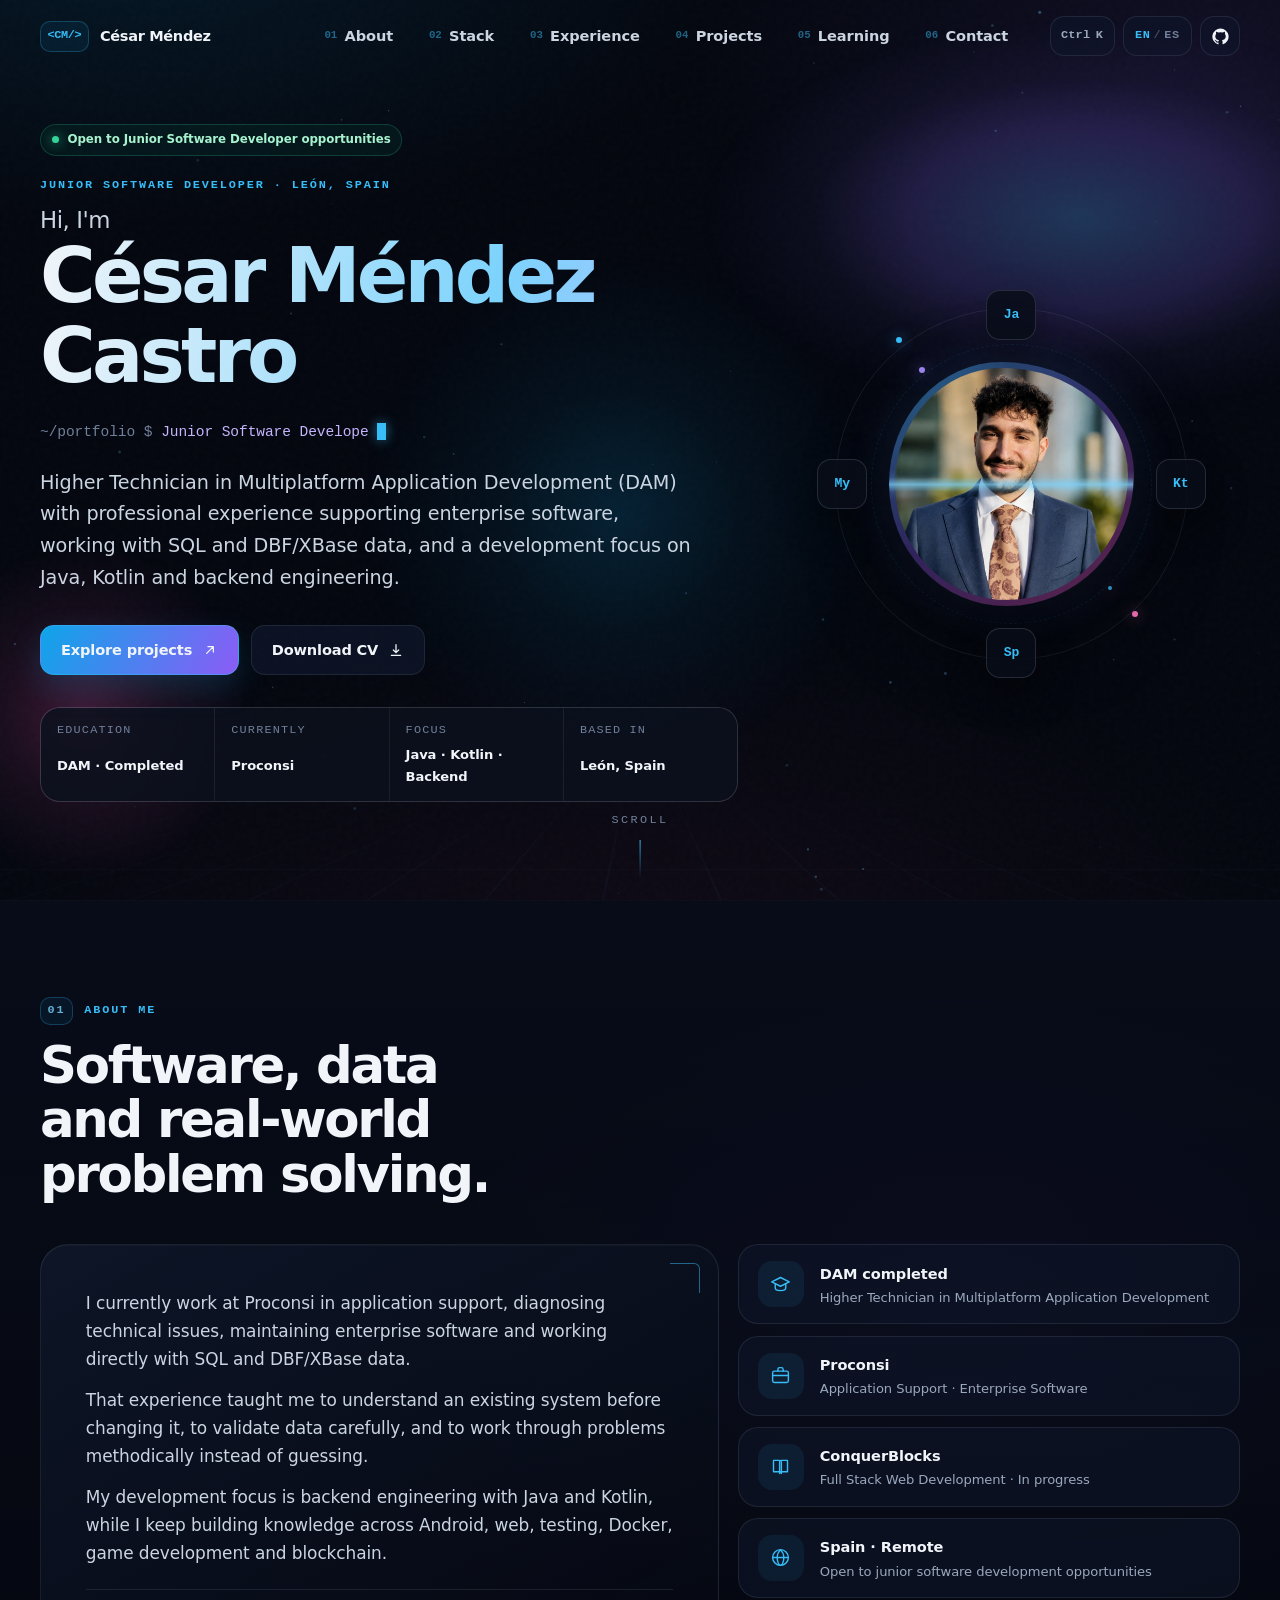
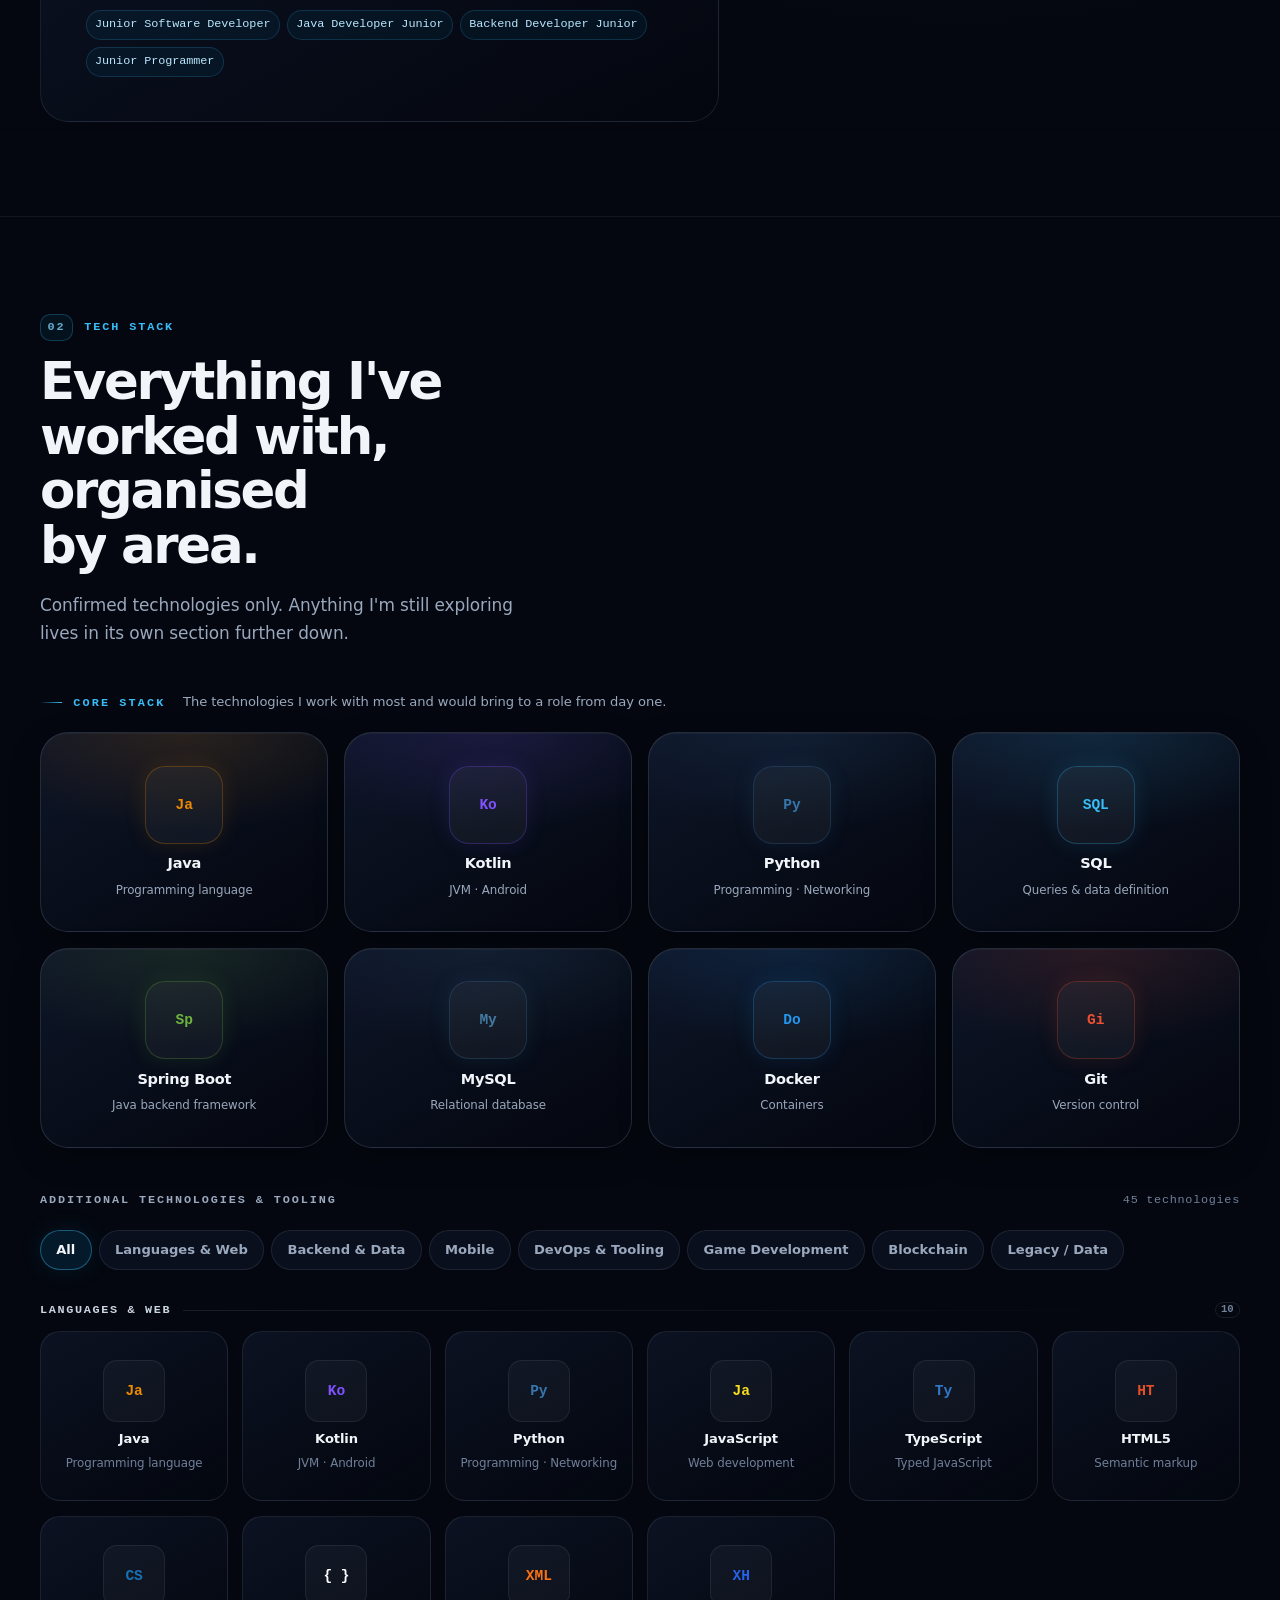
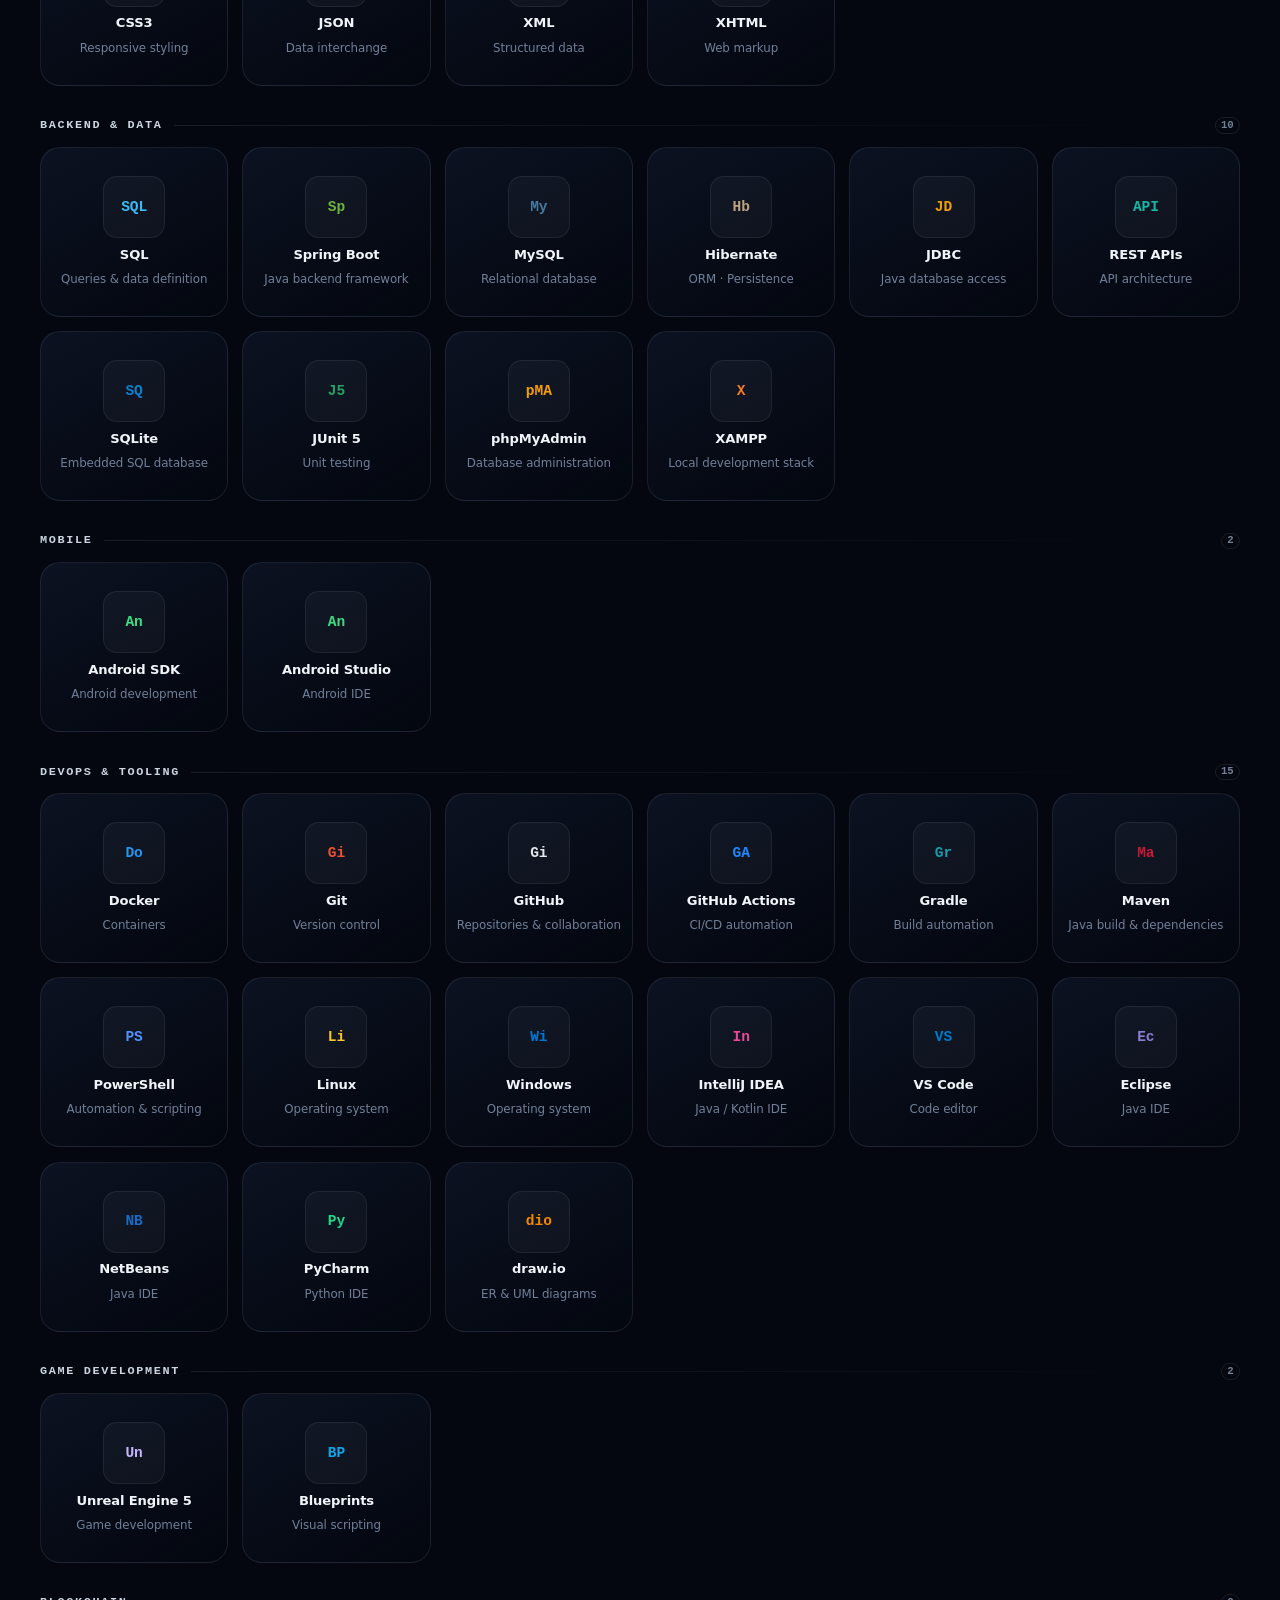
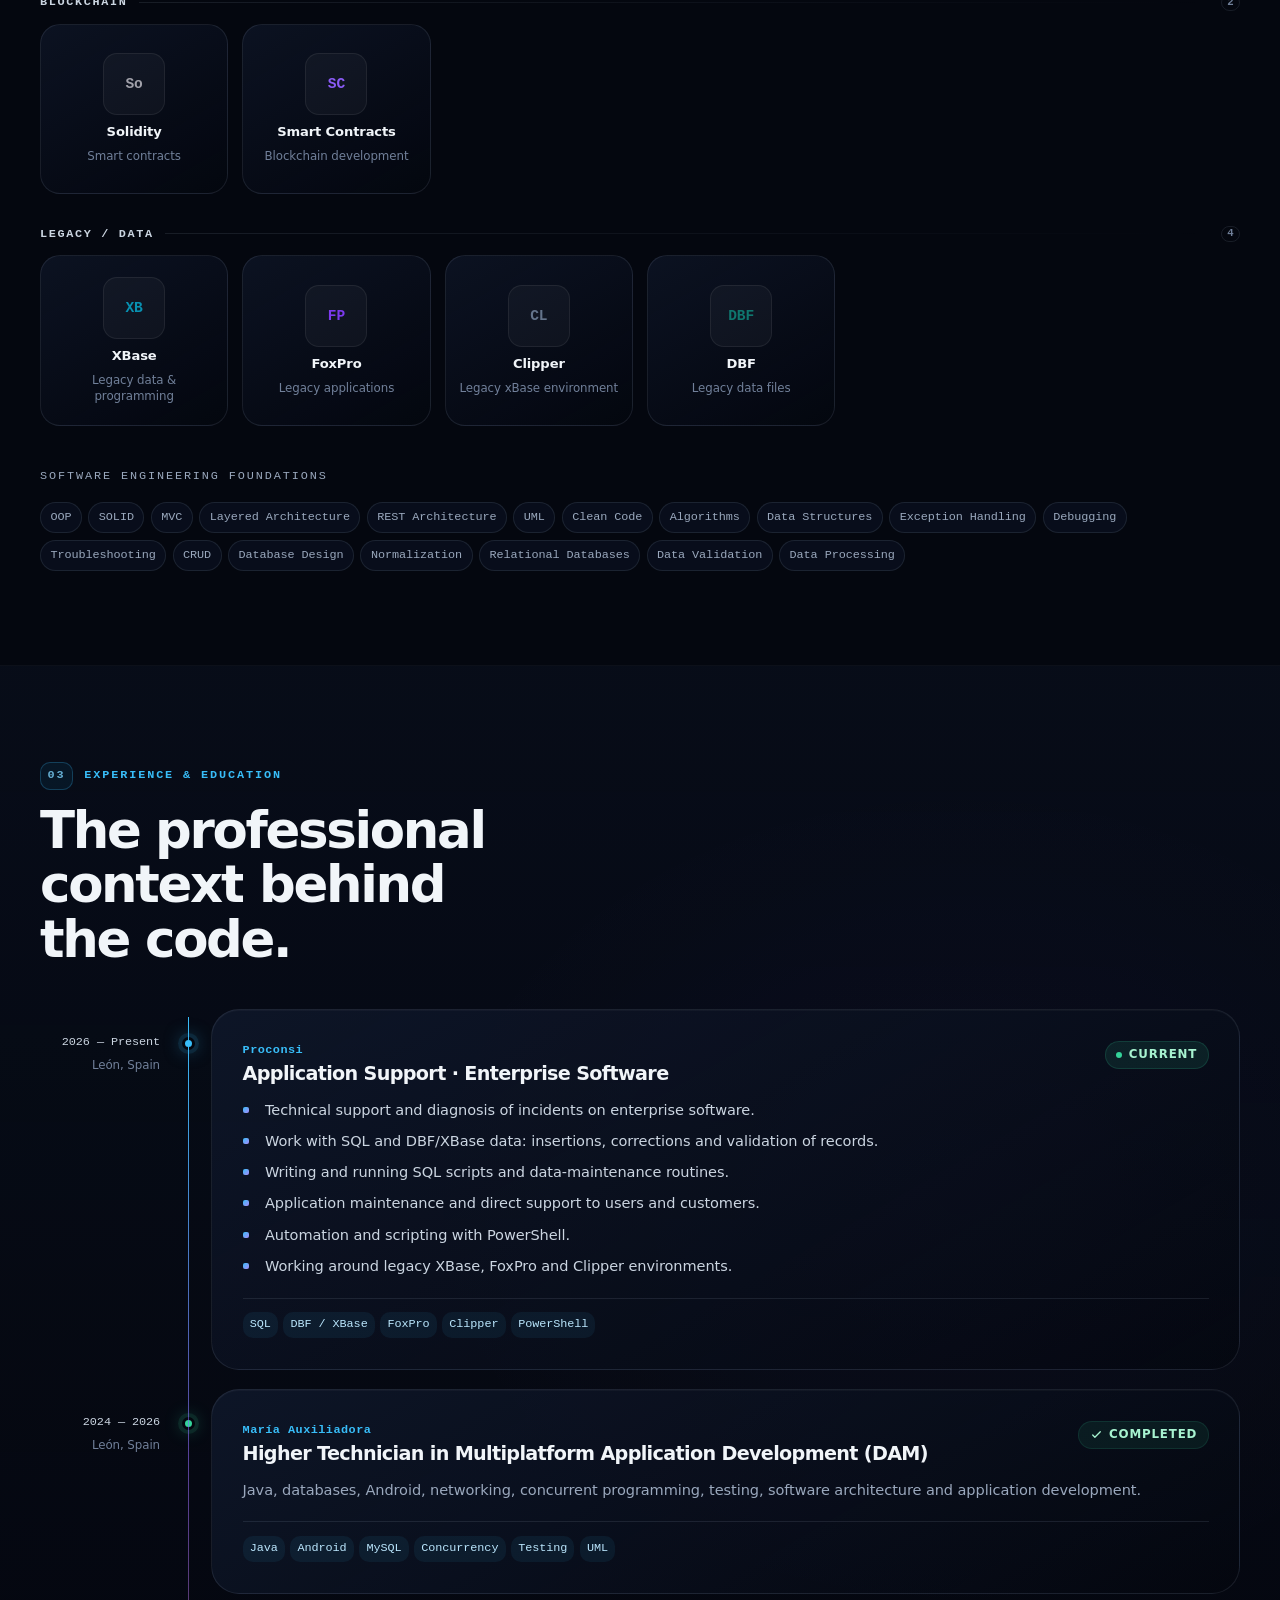
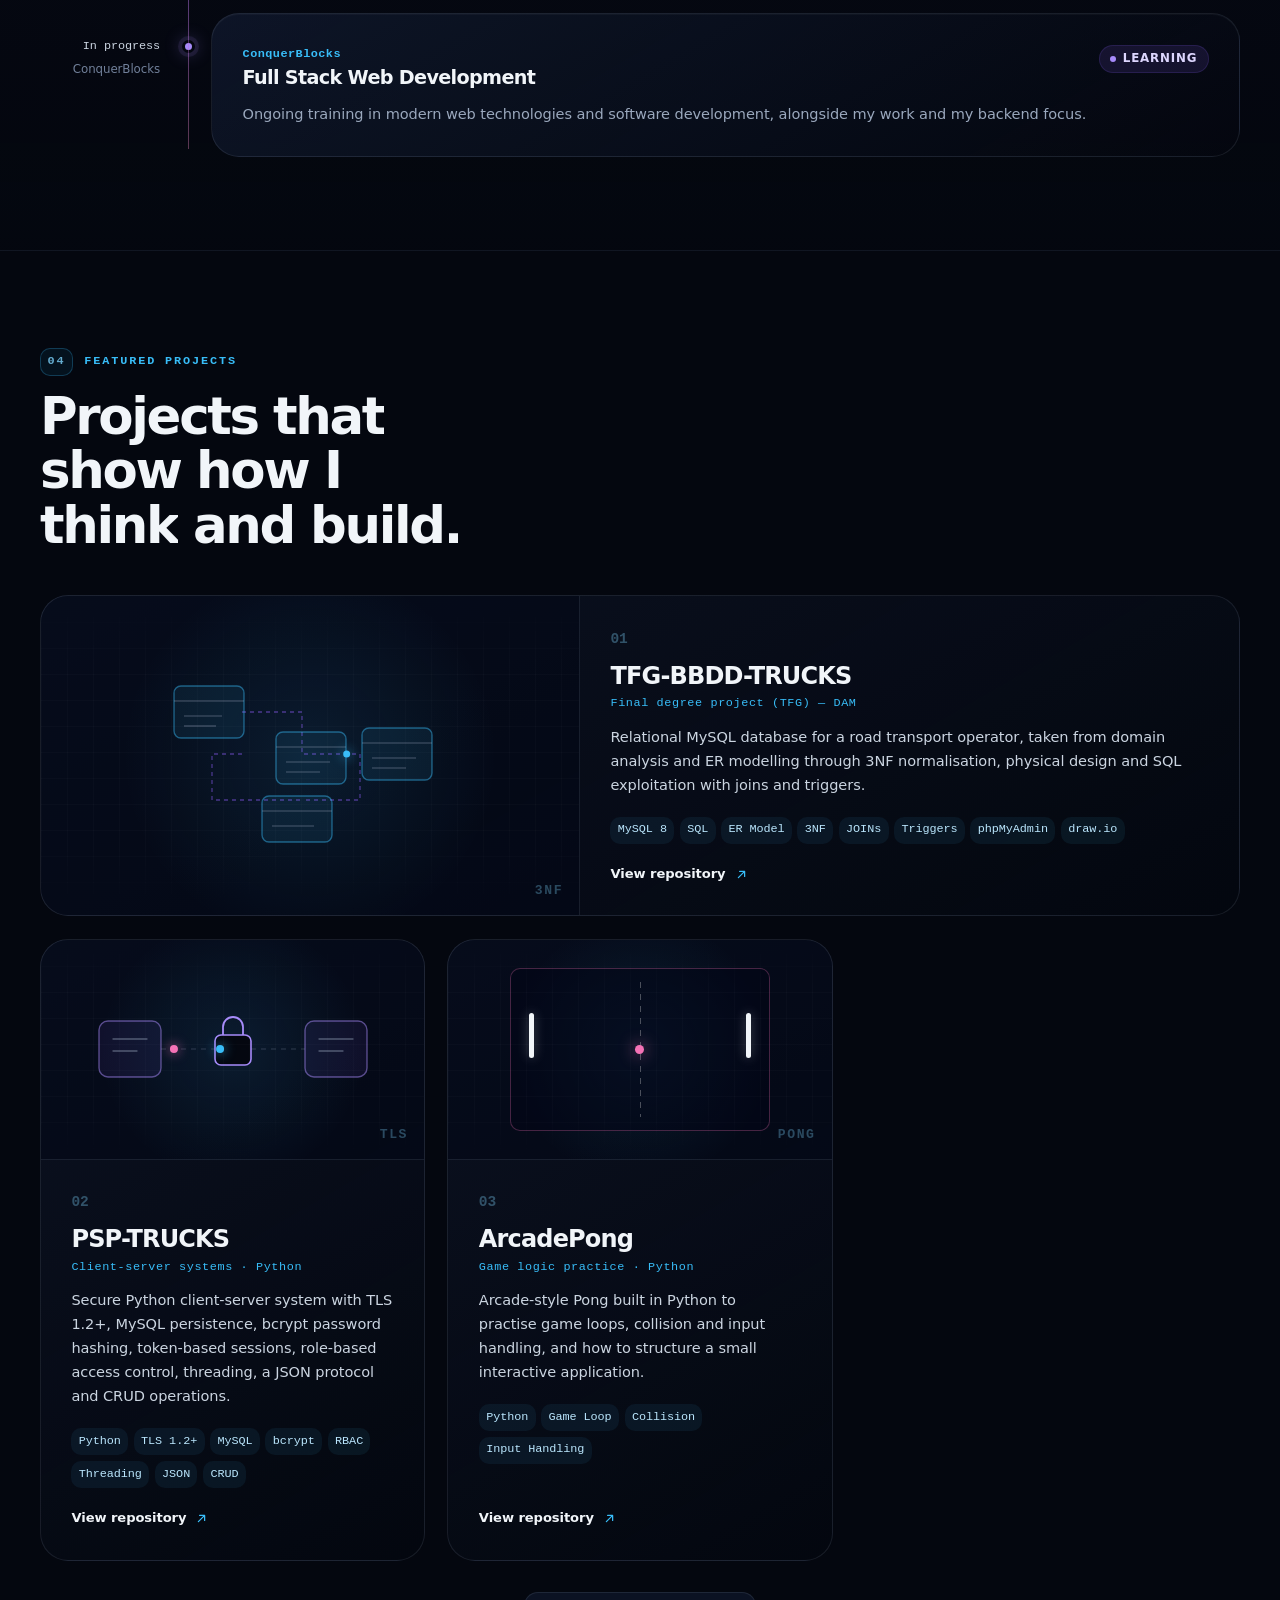
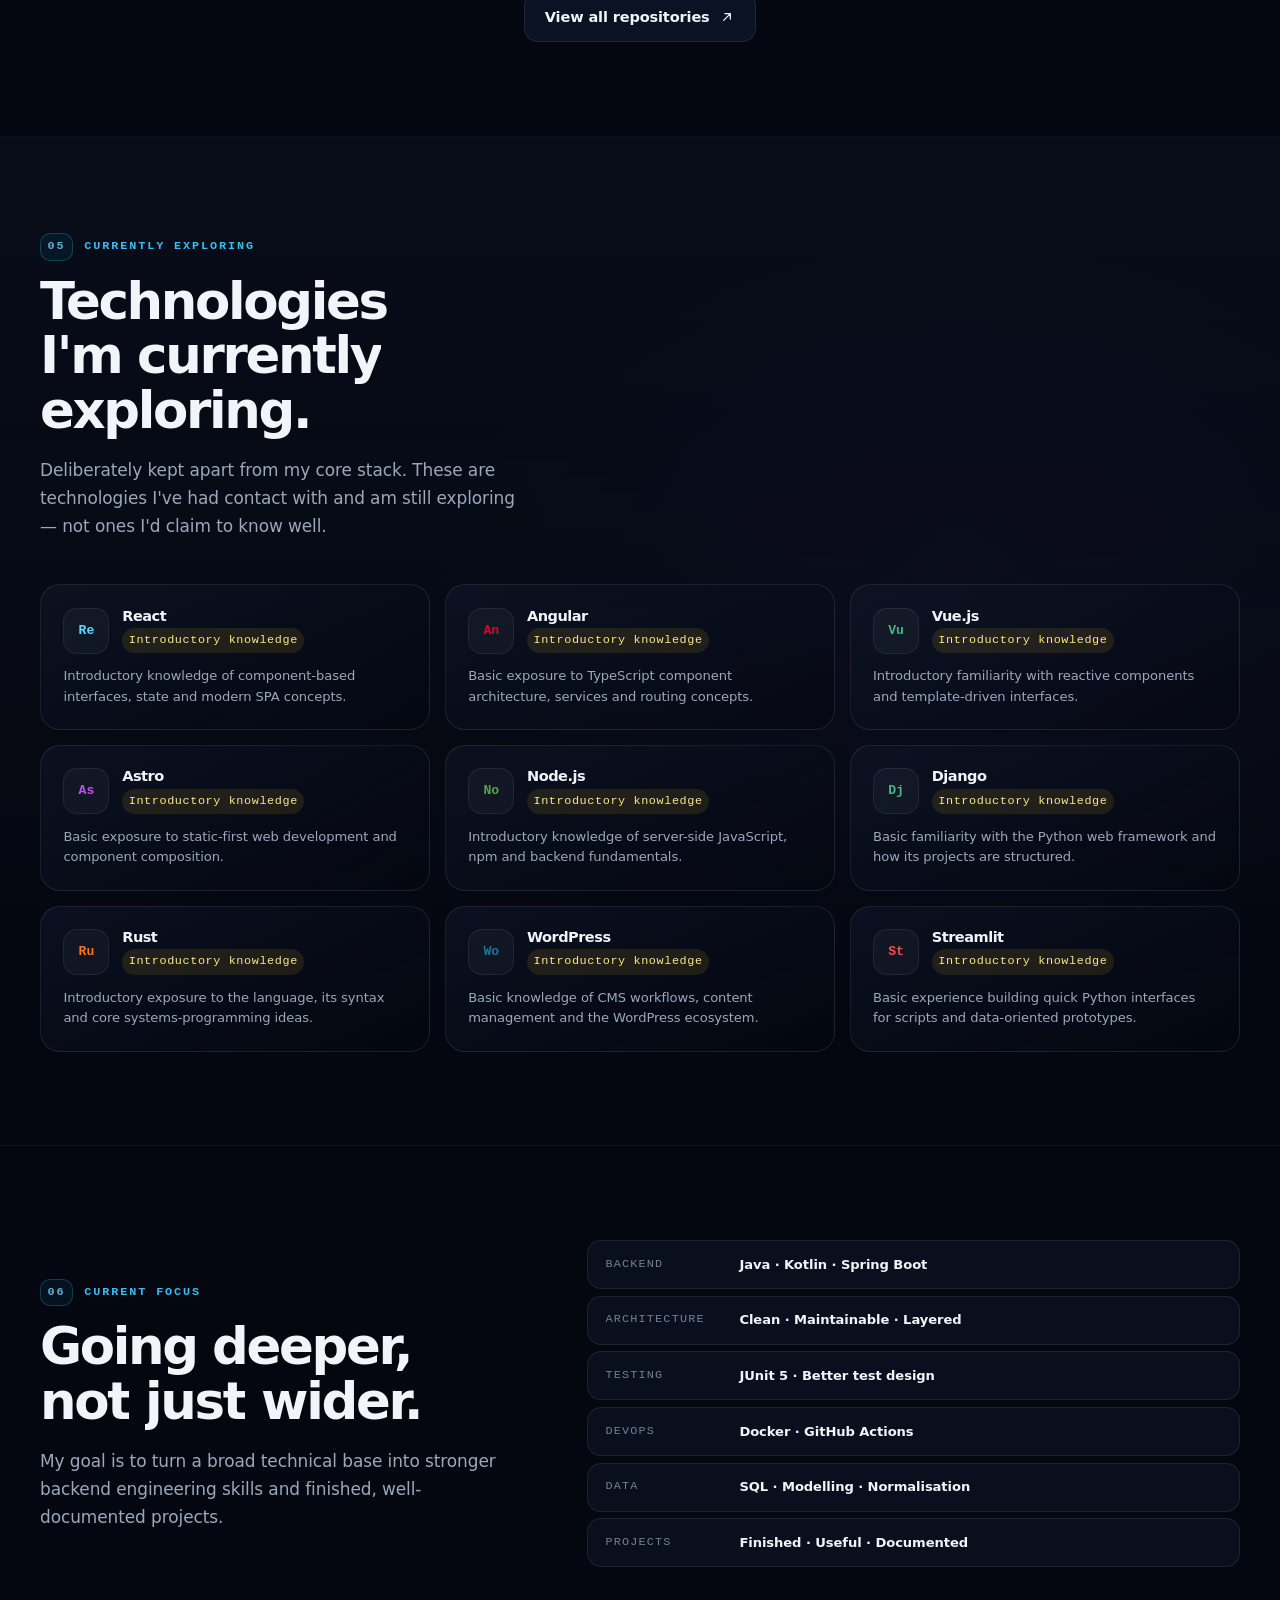
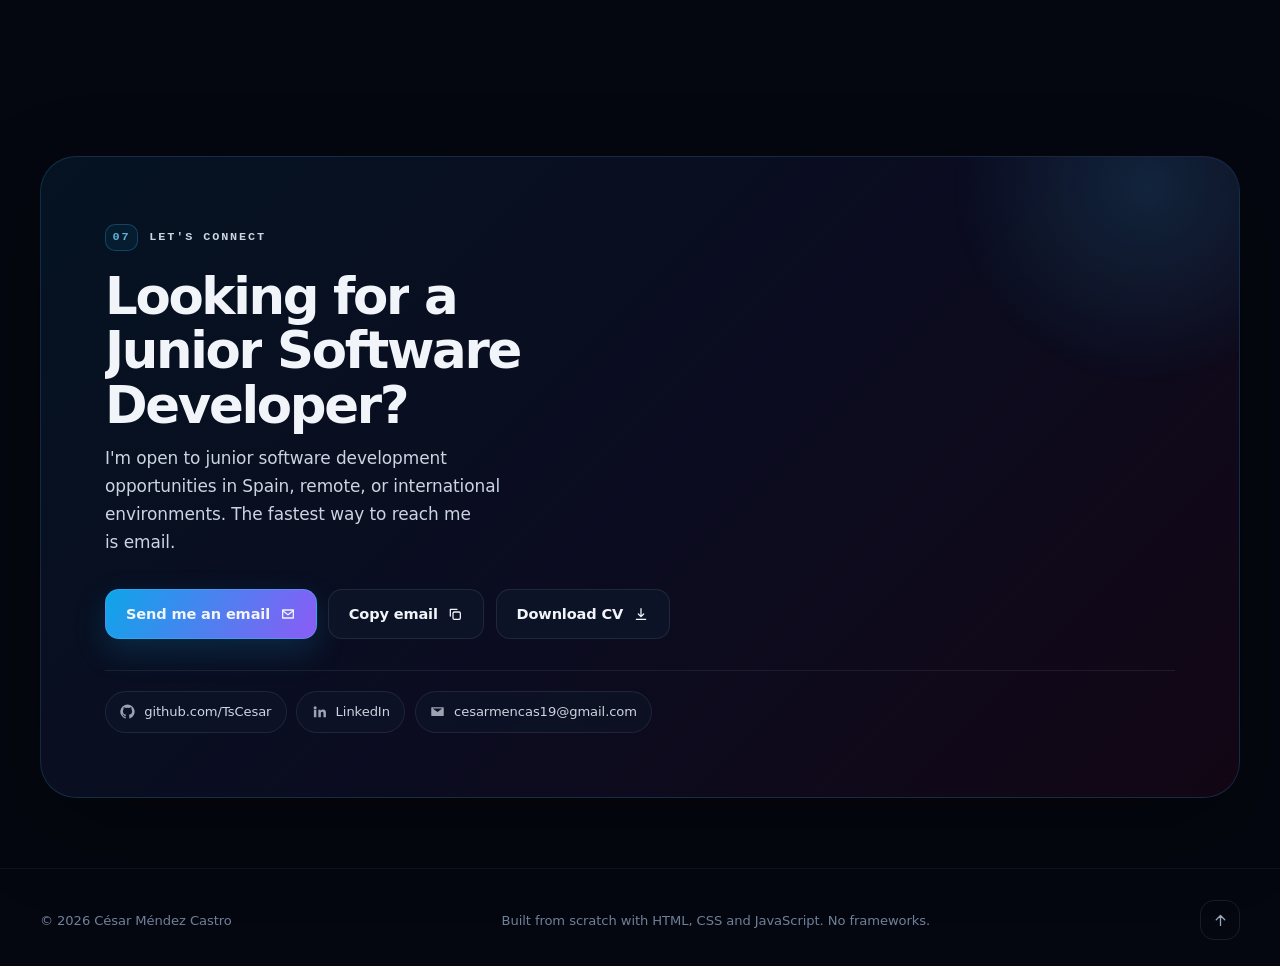
==== commit 8adf8d70: "Refactor text for clarity in index.html Updated text for clarity and consistency in the index.html f" ====
--- a/docs/index.html
+++ b/docs/index.html
@@ -109,7 +109,8 @@
 
       <div class="nav-actions">
         <button class="palette-hint" type="button" data-palette-open>
-          <span aria-hidden="true">⌘</span><span class="palette-hint-key" aria-hidden="true">K</span>
+          <span class="palette-hint-mod" aria-hidden="true" data-palette-mod>Ctrl</span>
+          <span class="palette-hint-key" aria-hidden="true">K</span>
           <span class="sr-only" data-i18n="a11y.palette">Open the command palette</span>
         </button>
 
@@ -288,21 +289,37 @@
       <header class="section-head reveal">
         <p class="section-kicker"><span class="section-number" aria-hidden="true">02</span><span data-i18n="stack.kicker">Tech stack</span></p>
         <h2 id="stack-title" data-split data-i18n="stack.title">Everything I've worked with, organised by area.</h2>
-        <p class="section-copy" data-i18n="stack.subtitle">Confirmed technologies only. Anything I'm still learning lives in its own section further down.</p>
+        <p class="section-copy" data-i18n="stack.subtitle">Confirmed technologies only. Anything I'm still exploring lives in its own section further down.</p>
       </header>
 
-      <div class="stack-toolbar reveal" data-reveal-delay="1">
+      <!-- Core stack — the tools I actually build with -->
+      <div class="core-block reveal" data-reveal-delay="1">
+        <div class="core-head">
+          <h3 class="core-title" data-i18n="stack.core">Core stack</h3>
+          <p class="core-note" data-i18n="stack.coreNote">The technologies I work with most and would bring to a role from day one.</p>
+        </div>
+        <ul class="core-grid" id="core-grid" data-spotlight></ul>
+      </div>
+
+      <div class="additional-block reveal" data-reveal-delay="1">
+        <div class="stack-toolbar">
+          <h3 class="additional-title" data-i18n="stack.additional">Additional technologies &amp; tooling</h3>
+          <p class="stack-count" aria-live="polite" data-stack-count></p>
+        </div>
+
         <div class="stack-filters" role="group" aria-label="Filter technologies by area">
           <button class="chip-filter is-active" type="button" data-filter="all" aria-pressed="true" data-i18n="stack.all">All</button>
-          <button class="chip-filter" type="button" data-filter="languages" aria-pressed="false" data-i18n="stack.languages">Languages &amp; Web</button>
-          <button class="chip-filter" type="button" data-filter="backend" aria-pressed="false" data-i18n="stack.backend">Backend &amp; Data</button>
-          <button class="chip-filter" type="button" data-filter="tooling" aria-pressed="false" data-i18n="stack.tooling">Mobile &amp; Tooling</button>
-          <button class="chip-filter" type="button" data-filter="game" aria-pressed="false" data-i18n="stack.game">Game &amp; Blockchain</button>
+          <button class="chip-filter" type="button" data-filter="web" aria-pressed="false" data-i18n="stack.group.web">Languages &amp; Web</button>
+          <button class="chip-filter" type="button" data-filter="data" aria-pressed="false" data-i18n="stack.group.data">Backend &amp; Data</button>
+          <button class="chip-filter" type="button" data-filter="mobile" aria-pressed="false" data-i18n="stack.group.mobile">Mobile</button>
+          <button class="chip-filter" type="button" data-filter="devops" aria-pressed="false" data-i18n="stack.group.devops">DevOps &amp; Tooling</button>
+          <button class="chip-filter" type="button" data-filter="game" aria-pressed="false" data-i18n="stack.group.game">Game Development</button>
+          <button class="chip-filter" type="button" data-filter="chain" aria-pressed="false" data-i18n="stack.group.chain">Blockchain</button>
+          <button class="chip-filter" type="button" data-filter="legacy" aria-pressed="false" data-i18n="stack.group.legacy">Legacy / Data</button>
         </div>
-        <p class="stack-count" aria-live="polite" data-stack-count></p>
-      </div>
-
-      <ul class="tech-grid" id="tech-grid" data-spotlight></ul>
+
+        <div class="tech-groups" id="tech-groups"></div>
+      </div>
 
       <noscript>
         <p class="section-copy">Java, Kotlin, Python, JavaScript, TypeScript, SQL, Solidity, HTML5, CSS3, XML, XHTML, JSON, XBase, FoxPro, Clipper, Spring Boot, Hibernate, JDBC, REST APIs, MySQL, SQLite, DBF, JUnit 5, phpMyAdmin, XAMPP, Android SDK, Android Studio, Gradle, Maven, Docker, Git, GitHub, GitHub Actions, PowerShell, Linux, Windows, IntelliJ IDEA, VS Code, Eclipse, NetBeans, PyCharm, draw.io, Unreal Engine 5, Blueprints, Smart Contracts.</p>
@@ -412,7 +429,7 @@
       <div class="projects">
 
         <!-- 01 — TFG-BBDD-TRUCKS -->
-        <article class="project project-wide reveal" data-repo="TFG-BBDD-TRUCKS">
+        <article class="project project-wide reveal is-linked" data-repo="TFG-BBDD-TRUCKS">
           <div class="project-visual" data-anim aria-hidden="true">
             <svg class="viz viz-schema" viewBox="0 0 320 220" role="presentation" focusable="false">
               <g class="viz-links">
@@ -444,7 +461,7 @@
             <p class="project-context" data-i18n="projects.tfgContext">Final degree project (TFG) — DAM</p>
             <p data-i18n="projects.tfg">Relational MySQL database for a road transport operator, taken from domain analysis and ER modelling through 3NF normalisation, physical design and SQL exploitation with joins and triggers.</p>
             <ul class="project-tags"><li>MySQL 8</li><li>SQL</li><li>ER Model</li><li>3NF</li><li>JOINs</li><li>Triggers</li><li>phpMyAdmin</li><li>draw.io</li></ul>
-            <a class="project-link" href="https://github.com/TsCesar/TFG-BBDD-TRUCKS" target="_blank" rel="noopener noreferrer">
+            <a class="project-link stretched" href="https://github.com/TsCesar/TFG-BBDD-TRUCKS" target="_blank" rel="noopener noreferrer">
               <span data-i18n="projects.viewRepo">View repository</span>
               <svg viewBox="0 0 24 24" aria-hidden="true" focusable="false"><path d="M7 17 17 7M9 7h8v8"/></svg>
               <span class="sr-only">TFG-BBDD-TRUCKS</span>
@@ -453,7 +470,7 @@
         </article>
 
         <!-- 02 — PSP-TRUCKS -->
-        <article class="project reveal" data-repo="PSP-TRUCKS">
+        <article class="project reveal is-linked" data-repo="PSP-TRUCKS">
           <div class="project-visual" data-anim aria-hidden="true">
             <svg class="viz viz-network" viewBox="0 0 320 220" role="presentation" focusable="false">
               <g class="viz-node"><rect x="26" y="82" width="62" height="56" rx="9"/><path d="M40 100h34M40 112h24"/></g>
@@ -482,7 +499,7 @@
             <p class="project-context" data-i18n="projects.pspContext">Client-server systems · Python</p>
             <p data-i18n="projects.psp">Secure Python client-server system with TLS 1.2+, MySQL persistence, bcrypt password hashing, token-based sessions, role-based access control, threading, a JSON protocol and CRUD operations.</p>
             <ul class="project-tags"><li>Python</li><li>TLS 1.2+</li><li>MySQL</li><li>bcrypt</li><li>RBAC</li><li>Threading</li><li>JSON</li><li>CRUD</li></ul>
-            <a class="project-link" href="https://github.com/TsCesar/PSP-TRUCKS" target="_blank" rel="noopener noreferrer">
+            <a class="project-link stretched" href="https://github.com/TsCesar/PSP-TRUCKS" target="_blank" rel="noopener noreferrer">
               <span data-i18n="projects.viewRepo">View repository</span>
               <svg viewBox="0 0 24 24" aria-hidden="true" focusable="false"><path d="M7 17 17 7M9 7h8v8"/></svg>
               <span class="sr-only">PSP-TRUCKS</span>
@@ -491,7 +508,7 @@
         </article>
 
         <!-- 03 — ArcadePong -->
-        <article class="project reveal" data-repo="ArcadePong">
+        <article class="project reveal is-linked" data-repo="ArcadePong">
           <div class="project-visual" data-anim aria-hidden="true">
             <div class="viz-pong">
               <span class="pong-net"></span>
@@ -515,7 +532,7 @@
             <p class="project-context" data-i18n="projects.pongContext">Game logic practice · Python</p>
             <p data-i18n="projects.pong">Arcade-style Pong built in Python to practise game loops, collision and input handling, and how to structure a small interactive application.</p>
             <ul class="project-tags"><li>Python</li><li>Game Loop</li><li>Collision</li><li>Input Handling</li></ul>
-            <a class="project-link" href="https://github.com/TsCesar/ArcadePong" target="_blank" rel="noopener noreferrer">
+            <a class="project-link stretched" href="https://github.com/TsCesar/ArcadePong" target="_blank" rel="noopener noreferrer">
               <span data-i18n="projects.viewRepo">View repository</span>
               <svg viewBox="0 0 24 24" aria-hidden="true" focusable="false"><path d="M7 17 17 7M9 7h8v8"/></svg>
               <span class="sr-only">ArcadePong</span>
@@ -538,8 +555,8 @@
     <div class="container">
       <header class="section-head reveal">
         <p class="section-kicker"><span class="section-number" aria-hidden="true">05</span><span data-i18n="learning.kicker">Currently exploring</span></p>
-        <h2 id="learning-title" data-split data-i18n="learning.title">Technologies I'm building introductory knowledge in.</h2>
-        <p class="section-copy" data-i18n="learning.subtitle">Deliberately kept apart from my main stack. These are things I've had contact with and am still learning — not technologies I'd claim to know well.</p>
+        <h2 id="learning-title" data-split data-i18n="learning.title">Technologies I'm currently exploring.</h2>
+        <p class="section-copy" data-i18n="learning.subtitle">Deliberately kept apart from my core stack. These are technologies I've had contact with and am still exploring — not ones I'd claim to know well.</p>
       </header>
 
       <ul class="learning-grid reveal" id="learning-grid" data-reveal-delay="1" data-spotlight></ul>
@@ -594,9 +611,24 @@
         </div>
 
         <ul class="contact-links">
-          <li><a href="https://github.com/TsCesar" target="_blank" rel="noopener noreferrer">github.com/TsCesar</a></li>
-          <li><a href="https://www.linkedin.com/in/c%C3%A9sar-m%C3%A9ndez-castro-a0b315310/" target="_blank" rel="noopener noreferrer">LinkedIn</a></li>
-          <li><a href="mailto:cesarmencas19@gmail.com">cesarmencas19@gmail.com</a></li>
+          <li>
+            <a href="https://github.com/TsCesar" target="_blank" rel="noopener noreferrer">
+              <svg viewBox="0 0 24 24" aria-hidden="true" focusable="false"><path d="M12 .7a11.5 11.5 0 0 0-3.64 22.4c.58.11.79-.25.79-.56v-2.23c-3.22.7-3.9-1.36-3.9-1.36-.53-1.34-1.29-1.7-1.29-1.7-1.05-.72.08-.7.08-.7 1.17.08 1.78 1.2 1.78 1.2 1.04 1.78 2.72 1.27 3.38.97.1-.75.4-1.27.74-1.56-2.57-.3-5.28-1.29-5.28-5.73 0-1.27.45-2.3 1.2-3.12-.12-.3-.52-1.48.11-3.08 0 0 .98-.31 3.17 1.19a11 11 0 0 1 5.77 0c2.2-1.5 3.17-1.19 3.17-1.19.63 1.6.23 2.78.11 3.08.75.82 1.2 1.85 1.2 3.12 0 4.45-2.72 5.43-5.3 5.72.42.36.79 1.07.79 2.16v3.2c0 .31.21.68.8.56A11.5 11.5 0 0 0 12 .7Z"/></svg>
+              <span>github.com/TsCesar</span>
+            </a>
+          </li>
+          <li>
+            <a href="https://www.linkedin.com/in/c%C3%A9sar-m%C3%A9ndez-castro-a0b315310/" target="_blank" rel="noopener noreferrer">
+              <svg viewBox="0 0 24 24" aria-hidden="true" focusable="false"><path d="M4.98 3.5a2.5 2.5 0 1 0 0 5 2.5 2.5 0 0 0 0-5ZM3 9h4v12H3V9Zm7 0h3.8v1.65h.05A4.17 4.17 0 0 1 17.6 8.7c4 0 4.74 2.5 4.74 5.77V21h-4v-5.7c0-1.36-.03-3.1-1.94-3.1-1.94 0-2.24 1.47-2.24 3v5.8h-4V9Z"/></svg>
+              <span>LinkedIn</span>
+            </a>
+          </li>
+          <li>
+            <a href="mailto:cesarmencas19@gmail.com">
+              <svg viewBox="0 0 24 24" aria-hidden="true" focusable="false"><path d="M3 5h18a1 1 0 0 1 1 1v12a1 1 0 0 1-1 1H3a1 1 0 0 1-1-1V6a1 1 0 0 1 1-1Zm1.4 2L12 12.6 19.6 7H4.4Z"/></svg>
+              <span>cesarmencas19@gmail.com</span>
+            </a>
+          </li>
         </ul>
       </div>
     </div>
--- a/docs/css/base.css
+++ b/docs/css/base.css
@@ -0,0 +1,249 @@
+/* ============================================================
+   BASE — reset, design tokens, typography, utilities
+   César Méndez Castro · Portfolio
+   ============================================================ */
+
+/* ---------- Design tokens ---------- */
+:root {
+  /* Surfaces */
+  --bg:            #04070f;
+  --bg-soft:       #070c18;
+  --surface-1:     rgba(15, 23, 42, .55);
+  --surface-2:     rgba(15, 23, 42, .78);
+  --surface-3:     rgba(2, 6, 23, .92);
+
+  /* Lines */
+  --line-1:        rgba(148, 163, 184, .14);
+  --line-2:        rgba(148, 163, 184, .26);
+  --line-3:        rgba(148, 163, 184, .40);
+
+  /* Text — all pairs tested against --bg for WCAG AA */
+  --text:          #f1f5f9;
+  --text-2:        #cbd5e1;
+  --text-3:        #9aa8bd;
+  --text-4:        #71809a;
+
+  /* Accents */
+  --accent:        #38bdf8;
+  --accent-deep:   #0ea5e9;
+  --accent-2:      #a78bfa;
+  --accent-2-deep: #8b5cf6;
+  --accent-3:      #f472b6;
+  --ok:            #34d399;
+  --warn:          #fbbf24;
+
+  /* Radii */
+  --r-sm: 10px;
+  --r-md: 14px;
+  --r-lg: 20px;
+  --r-xl: 28px;
+  --r-2xl: 36px;
+  --r-pill: 999px;
+
+  /* Fluid type scale (1.20 mobile → 1.25 desktop) */
+  --fs-2xs:  clamp(.66rem,  .63rem + .14vw,  .74rem);
+  --fs-xs:   clamp(.74rem,  .71rem + .16vw,  .82rem);
+  --fs-sm:   clamp(.82rem,  .79rem + .18vw,  .91rem);
+  --fs-base: clamp(.95rem,  .91rem + .22vw, 1.06rem);
+  --fs-md:   clamp(1.05rem, .99rem + .30vw, 1.20rem);
+  --fs-lg:   clamp(1.20rem, 1.10rem + .50vw, 1.55rem);
+  --fs-xl:   clamp(1.45rem, 1.25rem + 1.00vw, 2.20rem);
+  --fs-2xl:  clamp(1.90rem, 1.45rem + 2.20vw, 3.40rem);
+  --fs-3xl:  clamp(2.40rem, 1.55rem + 4.00vw, 5.20rem);
+
+  /* Fluid spacing.
+     The three large steps were tightened ~25-27% in v2: the section rhythm
+     felt airy at the top of a section and empty between them. The small
+     steps are unchanged, so component density is exactly as before. */
+  --space-2xs: clamp(.35rem, .30rem + .25vw, .55rem);
+  --space-xs:  clamp(.6rem,  .50rem + .40vw, .95rem);
+  --space-sm:  clamp(.9rem,  .75rem + .60vw, 1.4rem);
+  --space-md:  clamp(1.4rem, 1.10rem + 1.10vw, 2.2rem);
+  --space-lg:  clamp(1.8rem, 1.35rem + 1.70vw, 2.9rem);
+  --space-xl:  clamp(2.6rem, 1.80rem + 3.20vw, 4.8rem);
+  --space-2xl: clamp(3.4rem, 2.20rem + 4.60vw, 6.6rem);
+
+  /* Layout */
+  --container: 1200px;
+  --gutter: clamp(1.15rem, .6rem + 2.4vw, 2.5rem);
+  --header-h: 68px;
+
+  /* Motion */
+  --ease:      cubic-bezier(.22, .72, .18, 1);
+  --ease-out:  cubic-bezier(.16, 1, .3, 1);
+  --ease-soft: cubic-bezier(.4, 0, .2, 1);
+  --dur-fast: .18s;
+  --dur:      .32s;
+  --dur-slow: .7s;
+
+  /* Fonts */
+  --font-body: "Inter", ui-sans-serif, system-ui, -apple-system, "Segoe UI", Roboto, sans-serif;
+  --font-display: "Space Grotesk", "Inter", ui-sans-serif, system-ui, sans-serif;
+  --font-mono: "JetBrains Mono", ui-monospace, SFMono-Regular, Menlo, Consolas, monospace;
+}
+
+/* ---------- Reset ---------- */
+*, *::before, *::after { box-sizing: border-box; }
+
+* { margin: 0; }
+
+html {
+  scroll-behavior: smooth;
+  scroll-padding-top: calc(var(--header-h) + 1.5rem);
+  -webkit-text-size-adjust: 100%;
+}
+
+body {
+  min-width: 320px;
+  min-height: 100%;
+  /* `clip` (not `hidden`) prevents accidental sideways scroll without
+     turning the body into a scroll container. */
+  overflow-x: clip;
+  background-color: var(--bg);
+  background-image:
+    radial-gradient(ellipse 80% 50% at 10% -5%,  rgba(14, 165, 233, .10), transparent 60%),
+    radial-gradient(ellipse 70% 45% at 95% 5%,   rgba(139, 92, 246, .09), transparent 60%),
+    radial-gradient(ellipse 90% 60% at 50% 105%, rgba(236, 72, 153, .05), transparent 60%);
+  background-attachment: fixed;
+  color: var(--text);
+  font-family: var(--font-body);
+  font-size: var(--fs-base);
+  font-weight: 400;
+  line-height: 1.65;
+  letter-spacing: -.005em;
+  -webkit-font-smoothing: antialiased;
+  text-rendering: optimizeLegibility;
+}
+
+body.is-locked { overflow: hidden; }
+
+img, svg, video, canvas { display: block; max-width: 100%; }
+img { height: auto; }
+
+button, input, select, textarea { font: inherit; color: inherit; }
+button { background: none; border: 0; cursor: pointer; }
+
+a { color: inherit; text-decoration: none; }
+ul, ol { list-style: none; padding: 0; }
+
+button, a, input { -webkit-tap-highlight-color: transparent; }
+
+::selection { background: rgba(56, 189, 248, .3); color: #fff; }
+
+/* ---------- Typography ---------- */
+h1, h2, h3, h4 {
+  font-family: var(--font-display);
+  font-weight: 600;
+  line-height: 1.06;
+  letter-spacing: -.035em;
+  text-wrap: balance;
+}
+
+h1 { font-size: var(--fs-3xl); letter-spacing: -.05em; }
+h2 { font-size: var(--fs-2xl); letter-spacing: -.045em; }
+h3 { font-size: var(--fs-lg); }
+
+p { text-wrap: pretty; }
+
+.mono { font-family: var(--font-mono); }
+
+/* Symmetric stops: the shine sweep only ever exposes a third of the ramp at
+   a time, so the heading never lands on a frame that reads as flat pink. */
+.gradient-text {
+  background-image: linear-gradient(
+    100deg,
+    #f1f5f9 0%, #7dd3fc 22%, #c4b5fd 42%,
+    #f9a8d4 50%,
+    #c4b5fd 58%, #7dd3fc 78%, #f1f5f9 100%
+  );
+  background-size: 300% auto;
+  -webkit-background-clip: text;
+  background-clip: text;
+  color: transparent;
+}
+
+/* ---------- Focus ---------- */
+:focus { outline: none; }
+
+:focus-visible {
+  outline: 2px solid var(--accent);
+  outline-offset: 3px;
+  border-radius: 6px;
+}
+
+/* ---------- A11y utilities ---------- */
+.sr-only {
+  position: absolute;
+  width: 1px; height: 1px;
+  padding: 0; margin: -1px;
+  overflow: hidden;
+  clip-path: inset(50%);
+  white-space: nowrap;
+  border: 0;
+}
+
+.skip-link {
+  position: fixed;
+  top: 0; left: 50%;
+  z-index: 500;
+  padding: .8rem 1.4rem;
+  border: 1px solid var(--accent);
+  border-radius: 0 0 var(--r-md) var(--r-md);
+  background: var(--surface-3);
+  color: var(--text);
+  font-size: var(--fs-sm);
+  font-weight: 600;
+  transform: translate(-50%, -110%);
+  transition: transform var(--dur) var(--ease);
+}
+.skip-link:focus-visible { transform: translate(-50%, 0); }
+
+/* ---------- Ambient layers ---------- */
+#bg-canvas {
+  position: fixed;
+  inset: 0;
+  z-index: -4;
+  width: 100%; height: 100%;
+  pointer-events: none;
+  opacity: .62;
+}
+
+.cursor-glow {
+  position: fixed;
+  top: 0; left: 0;
+  z-index: -3;
+  width: 460px; height: 460px;
+  margin: -230px 0 0 -230px;
+  border-radius: 50%;
+  pointer-events: none;
+  background: radial-gradient(circle, rgba(56, 189, 248, .085), rgba(139, 92, 246, .05) 40%, transparent 68%);
+  opacity: 0;
+  transition: opacity .35s var(--ease);
+  will-change: transform;
+}
+
+.grain {
+  position: fixed;
+  inset: 0;
+  z-index: -2;
+  pointer-events: none;
+  opacity: .022;
+  background-image: url("data:image/svg+xml,%3Csvg viewBox='0 0 200 200' xmlns='http://www.w3.org/2000/svg'%3E%3Cfilter id='n'%3E%3CfeTurbulence type='fractalNoise' baseFrequency='.85' numOctaves='3' stitchTiles='stitch'/%3E%3C/filter%3E%3Crect width='100%25' height='100%25' filter='url(%23n)'/%3E%3C/svg%3E");
+}
+
+.scroll-progress {
+  position: fixed;
+  top: 0; left: 0; right: 0;
+  z-index: 120;
+  height: 2px;
+  pointer-events: none;
+}
+.scroll-progress span {
+  display: block;
+  height: 100%;
+  width: 100%;
+  background: linear-gradient(90deg, var(--accent), var(--accent-2) 55%, var(--accent-3));
+  transform: scaleX(0);
+  transform-origin: 0 50%;
+  box-shadow: 0 0 12px rgba(56, 189, 248, .5);
+}
--- a/docs/css/layout.css
+++ b/docs/css/layout.css
@@ -0,0 +1,428 @@
+/* ============================================================
+   LAYOUT — header, navigation, sections, hero, footer
+   ============================================================ */
+
+.container {
+  width: min(var(--container), 100% - var(--gutter) * 2);
+  margin-inline: auto;
+}
+
+.section {
+  position: relative;
+  padding-block: var(--space-2xl);
+}
+
+/* Alternating band, drawn behind content */
+.section-alt::before {
+  content: "";
+  position: absolute;
+  inset: 0;
+  z-index: -1;
+  border-block: 1px solid rgba(148, 163, 184, .06);
+  background:
+    linear-gradient(180deg, rgba(15, 23, 42, .36), rgba(4, 7, 15, .12)),
+    radial-gradient(ellipse 60% 50% at 75% 45%, rgba(139, 92, 246, .05), transparent 70%);
+}
+
+/* ---------- Section headings ---------- */
+.section-head {
+  max-width: 46ch;
+  margin-bottom: var(--space-lg);
+}
+
+.section-kicker {
+  display: inline-flex;
+  align-items: center;
+  gap: .7rem;
+  margin-bottom: var(--space-xs);
+  color: var(--accent);
+  font-family: var(--font-mono);
+  font-size: var(--fs-2xs);
+  font-weight: 600;
+  text-transform: uppercase;
+  letter-spacing: .16em;
+}
+.section-number {
+  padding: .25em .55em;
+  border: 1px solid rgba(56, 189, 248, .25);
+  border-radius: var(--r-sm);
+  background: rgba(14, 165, 233, .07);
+  color: rgba(125, 211, 252, .8);
+}
+
+.section-copy {
+  max-width: 58ch;
+  margin-top: var(--space-sm);
+  color: var(--text-3);
+  font-size: var(--fs-base);
+}
+
+/* ---------- Header ---------- */
+.site-header {
+  position: fixed;
+  inset: 2px 0 auto;
+  z-index: 100;
+  height: var(--header-h);
+  border-bottom: 1px solid transparent;
+  transition: background var(--dur) var(--ease), border-color var(--dur) var(--ease),
+              backdrop-filter var(--dur) var(--ease), transform .4s var(--ease);
+}
+.site-header.is-scrolled {
+  border-bottom-color: var(--line-1);
+  background: rgba(4, 7, 15, .72);
+  backdrop-filter: blur(20px) saturate(1.4);
+  -webkit-backdrop-filter: blur(20px) saturate(1.4);
+}
+/* Auto-hide on downward scroll, reveal on up */
+.site-header.is-hidden { transform: translateY(-100%); }
+
+.navbar {
+  height: var(--header-h);
+  display: flex;
+  align-items: center;
+  justify-content: space-between;
+  gap: var(--space-sm);
+}
+
+.brand {
+  display: inline-flex;
+  align-items: center;
+  gap: .7rem;
+  font-family: var(--font-display);
+  font-weight: 600;
+  letter-spacing: -.02em;
+  flex: none;
+}
+.brand-mark {
+  padding: .4em .55em;
+  border: 1px solid rgba(56, 189, 248, .25);
+  border-radius: var(--r-sm);
+  background: rgba(14, 165, 233, .08);
+  color: var(--accent);
+  font-family: var(--font-mono);
+  font-size: var(--fs-2xs);
+  transition: border-color var(--dur), box-shadow var(--dur), transform var(--dur) var(--ease);
+}
+.brand:hover .brand-mark {
+  border-color: rgba(56, 189, 248, .55);
+  box-shadow: 0 0 22px rgba(56, 189, 248, .22);
+  transform: translateY(-1px);
+}
+.brand-text { font-size: var(--fs-sm); }
+
+/* ---------- Nav ---------- */
+.nav-panel {
+  display: flex;
+  align-items: center;
+  gap: var(--space-md);
+}
+
+.nav-links {
+  display: flex;
+  align-items: center;
+  gap: clamp(.6rem, 1.3vw, 1.2rem);
+}
+.nav-links a {
+  position: relative;
+  display: inline-flex;
+  align-items: center;
+  gap: .5em;
+  padding: .45rem .6rem;
+  border-radius: var(--r-sm);
+  color: var(--text-2);                 /* was --text-3: more contrast */
+  font-size: var(--fs-sm);              /* ~1px larger than v1 */
+  font-weight: 600;
+  letter-spacing: -.005em;
+  transition: color var(--dur-fast) var(--ease), background-color var(--dur-fast) var(--ease);
+}
+.nav-idx {
+  color: rgba(56, 189, 248, .5);
+  font-family: var(--font-mono);
+  font-size: .74em;
+  font-weight: 700;
+  transition: color var(--dur-fast);
+}
+.nav-links a::after {
+  content: "";
+  position: absolute;
+  left: .6rem; right: calc(100% - .6rem);
+  bottom: .15rem;
+  height: 2px;
+  border-radius: 2px;
+  background: linear-gradient(90deg, var(--accent), var(--accent-2));
+  transition: right var(--dur) var(--ease);
+}
+.nav-links a:hover {
+  color: var(--text);
+  background-color: rgba(148, 163, 184, .07);
+}
+.nav-links a:hover .nav-idx { color: var(--accent); }
+.nav-links a:hover::after { right: calc(50% - .1rem); }
+
+/* Active section: brighter label, lit index and a full underline */
+.nav-links a.is-active {
+  color: var(--text);
+  background-color: rgba(14, 165, 233, .1);
+}
+.nav-links a.is-active .nav-idx { color: var(--accent); }
+.nav-links a.is-active::after {
+  right: .6rem;
+  box-shadow: 0 0 10px rgba(56, 189, 248, .55);
+}
+
+.nav-actions {
+  display: flex;
+  align-items: center;
+  gap: .5rem;
+}
+
+.nav-toggle {
+  display: none;
+  width: 44px; height: 44px;
+  place-items: center;
+  border: 1px solid var(--line-1);
+  border-radius: var(--r-md);
+  background: var(--surface-1);
+  transition: border-color var(--dur), background var(--dur);
+}
+.nav-toggle-bars { display: block; width: 18px; }
+.nav-toggle-bars i {
+  display: block;
+  height: 1.5px;
+  border-radius: 2px;
+  background: var(--text);
+  transition: transform var(--dur) var(--ease), opacity var(--dur-fast);
+}
+.nav-toggle-bars i + i { margin-top: 4.5px; }
+.nav-toggle[aria-expanded="true"] .nav-toggle-bars i:nth-child(1) { transform: translateY(6px) rotate(45deg); }
+.nav-toggle[aria-expanded="true"] .nav-toggle-bars i:nth-child(2) { opacity: 0; transform: scaleX(.3); }
+.nav-toggle[aria-expanded="true"] .nav-toggle-bars i:nth-child(3) { transform: translateY(-6px) rotate(-45deg); }
+
+/* ---------- Hero ---------- */
+.hero {
+  position: relative;
+  display: grid;
+  align-items: center;
+  /* Capped: on very tall monitors a bare 100svh left a big dead band under
+     the fold. The hero still fills a normal screen. */
+  min-height: min(100svh, 920px);
+  padding-top: calc(var(--header-h) + var(--space-lg));
+  padding-bottom: var(--space-lg);
+  overflow: hidden;
+}
+
+.hero-inner {
+  display: grid;
+  grid-template-columns: minmax(0, 1.1fr) minmax(300px, .72fr);
+  align-items: center;
+  gap: clamp(2rem, 5vw, 5rem);
+}
+
+.hero-copy { min-width: 0; }
+
+.hero-title { margin-block: var(--space-xs) var(--space-sm); }
+.hero-hello {
+  display: block;
+  margin-bottom: .15em;
+  color: var(--text-2);
+  font-size: .3em;
+  font-weight: 500;
+  letter-spacing: -.02em;
+}
+.hero-name { display: block; }
+
+.hero-description {
+  max-width: 54ch;
+  color: var(--text-2);
+  font-size: var(--fs-md);
+}
+
+.hero-actions {
+  display: flex;
+  flex-wrap: wrap;
+  gap: .75rem;
+  margin-top: var(--space-md);
+}
+
+.hero-facts {
+  display: grid;
+  grid-template-columns: repeat(auto-fit, minmax(150px, 1fr));
+  gap: 1px;
+  margin-top: var(--space-md);
+  border: 1px solid var(--line-1);
+  border-radius: var(--r-lg);
+  background: var(--line-1);
+  overflow: hidden;
+}
+.hero-facts li {
+  display: grid;
+  gap: .2rem;
+  padding: .85rem 1rem;
+  background: rgba(7, 12, 24, .8);
+  transition: background var(--dur) var(--ease);
+}
+.hero-facts li:hover { background: rgba(15, 23, 42, .92); }
+.hero-fact-key {
+  color: var(--text-4);
+  font-family: var(--font-mono);
+  font-size: var(--fs-2xs);
+  text-transform: uppercase;
+  letter-spacing: .1em;
+}
+.hero-fact-val {
+  color: var(--text);
+  font-size: var(--fs-xs);
+  font-weight: 600;
+}
+
+.hero-socials {
+  display: flex;
+  flex-wrap: wrap;
+  align-items: center;
+  gap: .6rem;
+  margin-top: var(--space-sm);
+  color: var(--text-4);
+  font-size: var(--fs-xs);
+}
+.hero-socials a {
+  color: var(--text-3);
+  border-bottom: 1px solid transparent;
+  transition: color var(--dur-fast), border-color var(--dur-fast);
+}
+.hero-socials a:hover { color: var(--accent); border-bottom-color: rgba(56, 189, 248, .4); }
+
+.hero-visual {
+  display: grid;
+  place-items: center;
+  min-width: 0;
+}
+
+/* Perspective grid floor.
+   The drift lives on the ::before child as a `transform`, so it runs on the
+   compositor. Animating `background-position` on the parent instead would
+   repaint this large masked, transformed layer on every single frame. */
+.hero-grid-floor {
+  position: absolute;
+  inset: auto 0 0;
+  z-index: -1;
+  height: 46vh;
+  overflow: hidden;
+  pointer-events: none;
+  transform: perspective(340px) rotateX(62deg) scale(1.9);
+  transform-origin: 50% 100%;
+  mask-image: linear-gradient(to top, rgba(0,0,0,.85), transparent 72%);
+  -webkit-mask-image: linear-gradient(to top, rgba(0,0,0,.85), transparent 72%);
+  opacity: .5;
+}
+.hero-grid-floor::before {
+  content: "";
+  position: absolute;
+  inset: -62px 0 0;
+  background-image:
+    linear-gradient(rgba(56, 189, 248, .09) 1px, transparent 1px),
+    linear-gradient(90deg, rgba(56, 189, 248, .09) 1px, transparent 1px);
+  background-size: 62px 62px;
+  will-change: transform;
+}
+
+/* Soft light blobs.
+   These used `filter: blur(70px)`, which was the single most expensive thing
+   left on the page: three large layers had to be re-rasterised through a big
+   blur every frame. A radial-gradient with a transparent falloff produces the
+   same soft edge natively, with no filter pass at all. */
+.aurora {
+  position: absolute;
+  z-index: -1;
+  border-radius: 50%;
+  pointer-events: none;
+  will-change: transform;
+}
+.aurora-1 {
+  width: min(760px, 78vw); height: min(400px, 42vw);
+  top: 2%; right: -14%;
+  background: radial-gradient(closest-side ellipse,
+    rgba(76, 142, 220, .34) 0%,
+    rgba(115, 92, 220, .24) 45%,
+    rgba(115, 92, 220, .07) 70%,
+    transparent 100%);
+}
+.aurora-2 {
+  width: min(580px, 66vw); height: min(340px, 40vw);
+  bottom: 2%; left: -16%;
+  background: radial-gradient(closest-side circle,
+    rgba(224, 78, 160, .26) 0%,
+    rgba(224, 78, 160, .10) 48%,
+    transparent 100%);
+}
+.aurora-3 {
+  width: min(520px, 56vw); height: min(520px, 56vw);
+  top: 28%; left: 28%;
+  background: radial-gradient(closest-side circle,
+    rgba(14, 165, 233, .17) 0%,
+    rgba(14, 165, 233, .06) 50%,
+    transparent 100%);
+}
+
+.scroll-hint {
+  position: absolute;
+  left: 50%;
+  bottom: max(1.4rem, env(safe-area-inset-bottom));
+  transform: translateX(-50%);
+  display: grid;
+  justify-items: center;
+  gap: .55rem;
+  color: var(--text-4);
+  font-family: var(--font-mono);
+  font-size: var(--fs-2xs);
+  text-transform: uppercase;
+  letter-spacing: .2em;
+  transition: color var(--dur-fast);
+}
+.scroll-hint:hover { color: var(--accent); }
+.scroll-hint i {
+  display: block;
+  width: 1px; height: 38px;
+  background: linear-gradient(var(--accent), transparent);
+}
+
+/* ---------- Content grids ---------- */
+.about-grid {
+  display: grid;
+  grid-template-columns: minmax(0, 1.15fr) minmax(0, .85fr);
+  gap: var(--space-sm);
+  align-items: start;
+}
+
+.focus-layout {
+  display: grid;
+  grid-template-columns: minmax(0, .85fr) minmax(0, 1.15fr);
+  align-items: center;
+  gap: clamp(2rem, 5vw, 5rem);
+}
+.focus-layout .section-head { margin-bottom: 0; }
+
+/* ---------- Footer ---------- */
+.site-footer {
+  padding-block: var(--space-md);
+  border-top: 1px solid rgba(148, 163, 184, .08);
+}
+.footer-inner {
+  display: flex;
+  flex-wrap: wrap;
+  align-items: center;
+  justify-content: space-between;
+  gap: var(--space-xs);
+  color: var(--text-4);
+  font-size: var(--fs-xs);
+}
+.back-top {
+  display: grid;
+  place-items: center;
+  width: 40px; height: 40px;
+  border: 1px solid var(--line-1);
+  border-radius: var(--r-md);
+  color: var(--text-3);
+  transition: color var(--dur-fast), border-color var(--dur-fast), transform var(--dur) var(--ease);
+}
+.back-top svg { width: 17px; height: 17px; fill: none; stroke: currentColor; stroke-width: 1.8; stroke-linecap: round; stroke-linejoin: round; }
+.back-top:hover { color: var(--accent); border-color: rgba(56, 189, 248, .35); transform: translateY(-3px); }
--- a/docs/css/components.css
+++ b/docs/css/components.css
@@ -0,0 +1,1299 @@
+/* ============================================================
+   COMPONENTS — buttons, cards, portrait, grids, palette
+   ============================================================ */
+
+/* ---------- Buttons ---------- */
+.button {
+  position: relative;
+  isolation: isolate;
+  display: inline-flex;
+  align-items: center;
+  justify-content: center;
+  gap: .6rem;
+  min-height: 50px;
+  padding-inline: 1.25rem;
+  border: 1px solid var(--line-1);
+  border-radius: var(--r-md);
+  color: var(--text);
+  font-size: var(--fs-sm);
+  font-weight: 600;
+  letter-spacing: -.01em;
+  overflow: hidden;
+  transition: transform var(--dur) var(--ease), box-shadow var(--dur) var(--ease),
+              border-color var(--dur) var(--ease), background-color var(--dur) var(--ease);
+}
+.button-icon {
+  width: 16px; height: 16px;
+  fill: none; stroke: currentColor;
+  stroke-width: 1.9; stroke-linecap: round; stroke-linejoin: round;
+  transition: transform var(--dur) var(--ease);
+}
+
+/* Sheen sweep */
+.button::after {
+  content: "";
+  position: absolute;
+  inset: 0;
+  z-index: -1;
+  background: linear-gradient(110deg, transparent 20%, rgba(255, 255, 255, .16), transparent 60%);
+  transform: translateX(-110%);
+  opacity: 0;
+}
+
+.button-primary {
+  border-color: rgba(56, 189, 248, .4);
+  background: linear-gradient(118deg, var(--accent-deep), var(--accent-2-deep));
+  box-shadow: 0 12px 32px rgba(14, 165, 233, .18);
+}
+.button-ghost { background: var(--surface-2); }
+
+.button:active { transform: scale(.975); }
+
+/* ---------- Small controls ---------- */
+.lang-switch, .icon-button, .palette-hint {
+  display: inline-flex;
+  align-items: center;
+  justify-content: center;
+  height: 40px;
+  border: 1px solid var(--line-1);
+  border-radius: var(--r-md);
+  background: var(--surface-1);
+  color: var(--text);
+  transition: border-color var(--dur-fast), color var(--dur-fast), transform var(--dur) var(--ease), background var(--dur-fast);
+}
+
+.lang-switch {
+  gap: .18rem;
+  padding-inline: .7rem;
+  font-family: var(--font-mono);
+  font-size: var(--fs-2xs);
+  font-weight: 600;
+  letter-spacing: .06em;
+}
+.lang-opt { color: var(--text-4); transition: color var(--dur-fast); }
+.lang-opt.is-active { color: var(--accent); }
+.lang-sep { color: var(--line-3); }
+
+.icon-button { width: 40px; }
+.icon-button svg { width: 17px; height: 17px; fill: currentColor; }
+
+.palette-hint {
+  gap: .35rem;
+  padding-inline: .65rem;
+  color: var(--text-3);
+  font-family: var(--font-mono);
+  font-size: var(--fs-2xs);
+  font-weight: 600;
+}
+/* "Ctrl" is wider than the ⌘ glyph, so the two are balanced separately */
+.palette-hint-mod { letter-spacing: .02em; }
+.palette-hint-mod.is-symbol { font-size: 1.15em; line-height: 1; }
+.palette-hint-key { letter-spacing: .04em; }
+
+/* ---------- Panels ---------- */
+.panel {
+  position: relative;
+  border: 1px solid var(--line-1);
+  border-radius: var(--r-xl);
+  background:
+    linear-gradient(150deg, rgba(15, 23, 42, .88), rgba(4, 7, 15, .72));
+  box-shadow: inset 0 1px 0 rgba(255, 255, 255, .03);
+  /* No backdrop-filter here on purpose: these are large, always on screen and
+     sit above the animating canvas, so the blur would have to be recomputed
+     every frame. A slightly more opaque fill gives the same look for free. */
+}
+
+.panel-corner {
+  position: absolute;
+  top: 18px; right: 18px;
+  width: 30px; height: 30px;
+  border-top: 1px solid rgba(56, 189, 248, .5);
+  border-right: 1px solid rgba(56, 189, 248, .5);
+  border-top-right-radius: 6px;
+}
+
+.about-story {
+  padding: clamp(1.5rem, 3.5vw, 2.8rem);
+  display: grid;
+  gap: var(--space-xs);
+}
+.about-story p { color: var(--text-2); }
+
+.role-targets {
+  display: flex;
+  flex-wrap: wrap;
+  gap: .45rem;
+  margin-top: var(--space-2xs);
+  padding-top: var(--space-sm);
+  border-top: 1px solid var(--line-1);
+}
+.role-targets li {
+  padding: .35em .7em;
+  border: 1px solid rgba(56, 189, 248, .18);
+  border-radius: var(--r-pill);
+  background: rgba(14, 165, 233, .06);
+  color: #bae6fd;
+  font-family: var(--font-mono);
+  font-size: var(--fs-2xs);
+}
+
+/* ---------- Fact cards ---------- */
+.about-facts { display: grid; gap: .7rem; }
+.fact {
+  display: grid;
+  grid-template-columns: 46px 1fr;
+  align-items: center;
+  gap: 1rem;
+  padding: 1rem 1.15rem;
+  border: 1px solid var(--line-1);
+  border-radius: var(--r-lg);
+  background: var(--surface-1);
+  transition: transform var(--dur) var(--ease), border-color var(--dur), background var(--dur);
+}
+.fact-icon {
+  display: grid;
+  place-items: center;
+  width: 46px; height: 46px;
+  border-radius: var(--r-md);
+  background: rgba(56, 189, 248, .08);
+  color: var(--accent);
+}
+.fact-icon svg {
+  width: 21px; height: 21px;
+  fill: none; stroke: currentColor;
+  stroke-width: 1.6; stroke-linecap: round; stroke-linejoin: round;
+}
+.fact-body { display: grid; gap: .15rem; min-width: 0; }
+.fact-body strong { font-size: var(--fs-sm); font-weight: 600; }
+.fact-body span { color: var(--text-3); font-size: var(--fs-xs); line-height: 1.45; }
+
+/* ---------- Portrait ---------- */
+.portrait {
+  position: relative;
+  display: grid;
+  place-items: center;
+  width: min(400px, 78vw);
+  aspect-ratio: 1;
+  transform-style: preserve-3d;
+}
+
+.portrait-halo {
+  position: absolute;
+  inset: 4%;
+  border-radius: 50%;
+  /* Gradient falloff instead of `filter: blur(30px)` — same glow, no filter pass */
+  background: radial-gradient(closest-side circle,
+    rgba(56, 189, 248, .26) 0%,
+    rgba(139, 92, 246, .16) 42%,
+    rgba(139, 92, 246, .05) 66%,
+    transparent 100%);
+}
+
+.portrait-ring {
+  position: absolute;
+  border-radius: 50%;
+  border: 1px solid rgba(148, 163, 184, .13);
+}
+/* Small nodes riding the rings — they're what makes the rotation readable */
+.portrait-ring::before,
+.portrait-ring::after {
+  content: "";
+  position: absolute;
+  width: 6px; height: 6px;
+  border-radius: 50%;
+}
+.portrait-ring::before {
+  top: 8%; left: 17%;
+  background: var(--accent);
+  box-shadow: 0 0 14px rgba(56, 189, 248, .8);
+}
+.portrait-ring::after {
+  bottom: 12%; right: 14%;
+  background: var(--accent-3);
+  box-shadow: 0 0 14px rgba(244, 114, 182, .7);
+}
+.portrait-ring-2::before { background: var(--accent-2); box-shadow: 0 0 14px rgba(167, 139, 250, .7); }
+.portrait-ring-2::after  { width: 4px; height: 4px; background: var(--accent); }
+
+.portrait-ring-1 { inset: 1%; }
+.portrait-ring-2 {
+  inset: 11%;
+  border-style: dashed;
+  border-color: rgba(56, 189, 248, .12);
+}
+
+.portrait-frame {
+  position: relative;
+  z-index: 2;
+  width: 68%;
+  aspect-ratio: 1;
+  padding: 6px;
+  overflow: hidden;
+  border-radius: 46% 54% 52% 48% / 50% 46% 54% 50%;
+  background: linear-gradient(145deg, rgba(56, 189, 248, .5), rgba(139, 92, 246, .3), rgba(236, 72, 153, .38));
+  box-shadow: 0 30px 80px rgba(0, 0, 0, .55), 0 0 60px rgba(56, 189, 248, .1);
+  transform: translateZ(40px);
+}
+.portrait-frame img {
+  width: 100%; height: 100%;
+  object-fit: cover;
+  object-position: center 26%;
+  border-radius: inherit;
+  filter: saturate(.97) contrast(1.02);
+}
+.portrait-scan {
+  position: absolute;
+  inset: 0;
+  overflow: hidden;
+  border-radius: inherit;
+  pointer-events: none;
+}
+/* A full-height band swept with `transform`. The earlier version animated
+   `top`, which is a layout-triggering property and forced a reflow of the
+   portrait on every frame. */
+.portrait-scan::after {
+  content: "";
+  position: absolute;
+  left: 0; right: 0; top: 0;
+  height: 100%;
+  background: linear-gradient(
+    to bottom,
+    transparent 0%,
+    transparent 44%,
+    rgba(125, 211, 252, .12) 47%,
+    rgba(125, 211, 252, .75) 50%,
+    rgba(125, 211, 252, .12) 53%,
+    transparent 56%,
+    transparent 100%
+  );
+  will-change: transform;
+}
+
+/* Orbiting chips: the track rotates, each chip counter-rotates to stay upright */
+.orbit-track {
+  position: absolute;
+  inset: 0;
+  z-index: 3;
+  transform: translateZ(70px);
+  pointer-events: none;
+}
+/* Positioned with top/left, never transform: the counter-rotation
+   animation needs sole ownership of the transform property. */
+.orbit-chip {
+  position: absolute;
+  top: var(--top, 50%);
+  left: var(--left, 50%);
+  display: grid;
+  place-items: center;
+  width: 50px; height: 50px;
+  margin: -25px 0 0 -25px;
+  border: 1px solid rgba(148, 163, 184, .2);
+  border-radius: var(--r-md);
+  background: rgba(8, 13, 25, .88);
+  box-shadow: 0 16px 40px rgba(0, 0, 0, .45);
+}
+.orbit-chip img { width: 26px; height: 26px; }
+.chip-fallback {
+  display: none;
+  color: var(--accent);
+  font-family: var(--font-mono);
+  font-size: var(--fs-xs);
+  font-weight: 700;
+}
+.orbit-chip.has-fallback img { display: none; }
+.orbit-chip.has-fallback .chip-fallback { display: block; }
+
+/* ---------- Availability pill ---------- */
+.availability {
+  display: inline-flex;
+  align-items: center;
+  gap: .55rem;
+  margin-bottom: var(--space-sm);
+  padding: .45em .9em;
+  border: 1px solid rgba(52, 211, 153, .22);
+  border-radius: var(--r-pill);
+  background: rgba(6, 78, 59, .18);
+  color: #a7f3d0;
+  font-size: var(--fs-2xs);
+  font-weight: 600;
+}
+.availability-dot {
+  width: 7px; height: 7px;
+  border-radius: 50%;
+  background: var(--ok);
+  box-shadow: 0 0 12px rgba(52, 211, 153, .9);
+}
+
+.eyebrow {
+  color: var(--accent);
+  font-family: var(--font-mono);
+  font-size: var(--fs-2xs);
+  font-weight: 600;
+  text-transform: uppercase;
+  letter-spacing: .16em;
+}
+
+/* ---------- Hero terminal ---------- */
+.hero-terminal {
+  display: flex;
+  align-items: center;
+  gap: .55rem;
+  min-height: 2.1em;
+  margin-bottom: var(--space-sm);
+  color: #c4b5fd;
+  font-family: var(--font-mono);
+  font-size: var(--fs-sm);
+  font-weight: 500;
+}
+.prompt { color: var(--text-4); flex: none; }
+.typing { min-width: 0; }
+.caret {
+  display: inline-block;
+  width: .58em; height: 1.15em;
+  flex: none;
+  background: var(--accent);
+  box-shadow: 0 0 12px rgba(56, 189, 248, .6);
+}
+
+/* ---------- Stack toolbar ---------- */
+.stack-toolbar {
+  display: flex;
+  flex-wrap: wrap;
+  align-items: baseline;
+  justify-content: space-between;
+  gap: var(--space-2xs) var(--space-xs);
+  margin-bottom: var(--space-sm);
+}
+.stack-filters {
+  display: flex;
+  flex-wrap: wrap;
+  gap: .45rem;
+  margin-bottom: var(--space-md);
+}
+.chip-filter {
+  min-height: 40px;
+  padding: 0 .95rem;
+  border: 1px solid var(--line-1);
+  border-radius: var(--r-pill);
+  background: var(--surface-1);
+  color: var(--text-3);
+  font-size: var(--fs-xs);
+  font-weight: 600;
+  transition: color var(--dur-fast), border-color var(--dur-fast), background var(--dur-fast), transform var(--dur) var(--ease);
+}
+.chip-filter.is-active {
+  color: var(--text);
+  border-color: rgba(56, 189, 248, .4);
+  background: rgba(14, 165, 233, .12);
+  box-shadow: 0 0 24px rgba(14, 165, 233, .1);
+}
+.stack-count {
+  color: var(--text-4);
+  font-family: var(--font-mono);
+  font-size: var(--fs-2xs);
+  letter-spacing: .06em;
+}
+
+/* ---------- Core stack (highlighted tier) ---------- */
+.core-block { margin-bottom: var(--space-lg); }
+
+.core-head {
+  display: flex;
+  flex-wrap: wrap;
+  align-items: baseline;
+  gap: .6rem 1.1rem;
+  margin-bottom: var(--space-sm);
+}
+.core-title {
+  font-family: var(--font-mono);
+  font-size: var(--fs-2xs);
+  font-weight: 700;
+  text-transform: uppercase;
+  letter-spacing: .18em;
+  color: var(--accent);
+}
+.core-title::before {
+  content: "";
+  display: inline-block;
+  width: 22px; height: 1px;
+  margin-right: .7rem;
+  vertical-align: middle;
+  background: linear-gradient(90deg, transparent, var(--accent));
+}
+.core-note {
+  color: var(--text-3);
+  font-size: var(--fs-xs);
+}
+
+.core-grid {
+  position: relative;
+  display: grid;
+  grid-template-columns: repeat(4, minmax(0, 1fr));
+  gap: clamp(.6rem, 1.2vw, 1rem);
+}
+
+.core-card {
+  --accent-card: var(--accent);
+  position: relative;
+  display: flex;
+  flex-direction: column;
+  align-items: center;
+  justify-content: center;
+  gap: .7rem;
+  min-height: clamp(160px, 17vw, 200px);
+  padding: clamp(1.1rem, 2vw, 1.6rem) .8rem;
+  border: 1px solid rgba(148, 163, 184, .2);
+  border-radius: var(--r-xl);
+  background:
+    linear-gradient(150deg, rgba(15, 23, 42, .9), rgba(4, 7, 15, .7));
+  box-shadow:
+    inset 0 1px 0 rgba(255, 255, 255, .04),
+    0 10px 30px rgba(0, 0, 0, .25);
+  text-align: center;
+  overflow: hidden;
+  transition: border-color var(--dur) var(--ease), box-shadow var(--dur) var(--ease),
+              transform var(--dur) var(--ease);
+}
+
+/* A permanent, gentle accent wash so the tier reads as elevated even at rest */
+.core-card::after {
+  content: "";
+  position: absolute;
+  inset: 0;
+  border-radius: inherit;
+  pointer-events: none;
+  background: radial-gradient(
+    120% 80% at 50% 0%,
+    color-mix(in srgb, var(--accent-card) 13%, transparent),
+    transparent 62%
+  );
+}
+.core-card::before {
+  content: "";
+  position: absolute;
+  inset: 0;
+  border-radius: inherit;
+  pointer-events: none;
+  opacity: 0;
+  transition: opacity var(--dur) var(--ease);
+  background: radial-gradient(
+    200px circle at calc(var(--px, -999px) - var(--ox, 0px)) calc(var(--py, -999px) - var(--oy, 0px)),
+    color-mix(in srgb, var(--accent-card) 26%, transparent),
+    transparent 65%
+  );
+}
+
+.core-icon {
+  position: relative;
+  z-index: 1;
+  display: grid;
+  place-items: center;
+  width: clamp(60px, 7vw, 78px);
+  aspect-ratio: 1;
+  border: 1px solid color-mix(in srgb, var(--accent-card) 26%, transparent);
+  border-radius: var(--r-lg);
+  background: rgba(255, 255, 255, .045);
+  box-shadow: 0 0 22px color-mix(in srgb, var(--accent-card) 12%, transparent);
+  transition: transform var(--dur) var(--ease), box-shadow var(--dur) var(--ease), border-color var(--dur);
+}
+.core-icon img { width: 60%; height: 60%; object-fit: contain; }
+.core-card.has-fallback .core-icon img { display: none; }
+
+.core-name {
+  position: relative;
+  z-index: 1;
+  font-family: var(--font-display);
+  font-size: var(--fs-sm);
+  font-weight: 600;
+  letter-spacing: -.02em;
+}
+.core-role {
+  position: relative;
+  z-index: 1;
+  color: var(--text-3);
+  font-size: var(--fs-2xs);
+  line-height: 1.4;
+}
+
+/* ---------- Category groups ---------- */
+.additional-title {
+  font-family: var(--font-mono);
+  font-size: var(--fs-2xs);
+  font-weight: 600;
+  text-transform: uppercase;
+  letter-spacing: .16em;
+  color: var(--text-3);
+}
+
+.tech-groups {
+  display: grid;
+  gap: var(--space-md);
+}
+
+.tech-group {
+  transition: opacity .3s var(--ease), transform .3s var(--ease);
+}
+.tech-group.is-out { opacity: 0; transform: translateY(8px); }
+.tech-group.is-gone { display: none; }
+
+.tech-group-title {
+  display: flex;
+  align-items: center;
+  gap: .7rem;
+  margin-bottom: var(--space-xs);
+  color: var(--text-2);
+  font-family: var(--font-mono);
+  font-size: var(--fs-2xs);
+  font-weight: 600;
+  text-transform: uppercase;
+  letter-spacing: .14em;
+}
+.tech-group-title::after {
+  content: "";
+  flex: 1;
+  height: 1px;
+  background: linear-gradient(90deg, var(--line-1), transparent);
+}
+.tech-group-count {
+  order: 1;
+  padding: .15em .5em;
+  border: 1px solid var(--line-1);
+  border-radius: var(--r-pill);
+  color: var(--text-4);
+  font-size: .9em;
+  letter-spacing: 0;
+}
+
+/* ---------- Tech grid ---------- */
+.tech-grid {
+  position: relative;
+  display: grid;
+  grid-template-columns: repeat(auto-fill, minmax(clamp(118px, 15vw, 168px), 1fr));
+  gap: clamp(.55rem, 1.1vw, .9rem);
+}
+
+.tech-card {
+  --accent-card: var(--accent);
+  position: relative;
+  display: flex;
+  flex-direction: column;
+  align-items: center;
+  justify-content: center;
+  gap: .55rem;
+  min-height: clamp(132px, 15vw, 170px);
+  padding: clamp(.9rem, 1.6vw, 1.3rem) .6rem;
+  border: 1px solid var(--line-1);
+  border-radius: var(--r-lg);
+  background: linear-gradient(150deg, rgba(15, 23, 42, .7), rgba(4, 7, 15, .55));
+  text-align: center;
+  overflow: hidden;
+  transition: border-color var(--dur) var(--ease), box-shadow var(--dur) var(--ease),
+              transform var(--dur) var(--ease), opacity .35s var(--ease);
+}
+
+/* Pointer-tracked spotlight; coordinates come from the grid (see js) */
+.tech-card::before,
+.learning-card::before {
+  content: "";
+  position: absolute;
+  inset: 0;
+  border-radius: inherit;
+  pointer-events: none;
+  opacity: 0;
+  transition: opacity var(--dur) var(--ease);
+  background: radial-gradient(
+    170px circle at calc(var(--px, -999px) - var(--ox, 0px)) calc(var(--py, -999px) - var(--oy, 0px)),
+    color-mix(in srgb, var(--accent-card) 22%, transparent),
+    transparent 65%
+  );
+}
+
+.tech-icon {
+  position: relative;
+  display: grid;
+  place-items: center;
+  width: clamp(48px, 6vw, 62px);
+  aspect-ratio: 1;
+  border: 1px solid rgba(255, 255, 255, .07);
+  border-radius: var(--r-md);
+  background: rgba(255, 255, 255, .035);
+  transition: transform var(--dur) var(--ease), box-shadow var(--dur) var(--ease), border-color var(--dur);
+}
+.tech-icon img {
+  width: 62%; height: 62%;
+  object-fit: contain;
+}
+.tech-fallback {
+  color: var(--accent-card);
+  font-family: var(--font-mono);
+  font-size: var(--fs-sm);
+  font-weight: 700;
+}
+.tech-card.has-fallback .tech-icon img { display: none; }
+
+.tech-name {
+  font-family: var(--font-body);
+  font-size: var(--fs-xs);
+  font-weight: 600;
+  letter-spacing: -.01em;
+  line-height: 1.25;
+}
+.tech-role {
+  color: var(--text-4);
+  font-size: var(--fs-2xs);
+  line-height: 1.35;
+}
+
+/* ---------- Concepts ---------- */
+.concepts { margin-top: var(--space-lg); }
+.concepts-title {
+  margin-bottom: var(--space-sm);
+  color: var(--text-3);
+  font-family: var(--font-mono);
+  font-size: var(--fs-2xs);
+  font-weight: 500;
+  text-transform: uppercase;
+  letter-spacing: .16em;
+}
+.concepts-list {
+  display: flex;
+  flex-wrap: wrap;
+  gap: .4rem;
+}
+.concepts-list li {
+  padding: .42em .8em;
+  border: 1px solid var(--line-1);
+  border-radius: var(--r-pill);
+  background: rgba(15, 23, 42, .45);
+  color: var(--text-3);
+  font-family: var(--font-mono);
+  font-size: var(--fs-2xs);
+  transition: color var(--dur-fast), border-color var(--dur-fast), transform var(--dur) var(--ease);
+}
+
+/* ---------- Timeline ---------- */
+.timeline {
+  position: relative;
+  display: grid;
+  gap: var(--space-sm);
+  padding-left: 0;
+}
+/* Static rail (::before) paints first; the progress line (::after) sits on
+   top of it. No negative z-index, so nothing can slip behind the section. */
+.timeline::before {
+  content: "";
+  position: absolute;
+  left: 148px; top: .5rem; bottom: .5rem;
+  width: 1px;
+  background: var(--line-1);
+}
+.timeline::after {
+  content: "";
+  position: absolute;
+  left: 148px; top: .5rem; bottom: .5rem;
+  width: 1px;
+  background: linear-gradient(180deg, var(--accent), rgba(139, 92, 246, .55) 60%, rgba(244, 114, 182, .3));
+  transform: scaleY(var(--timeline-progress, 0));
+  transform-origin: 50% 0;
+  transition: transform .7s var(--ease);
+}
+
+.timeline-item {
+  position: relative;
+  display: grid;
+  grid-template-columns: 120px minmax(0, 1fr);
+  gap: clamp(2rem, 4vw, 3.6rem);
+}
+.timeline-dot {
+  position: absolute;
+  left: 142px; top: 1.7rem;
+  width: 13px; height: 13px;
+  border: 3px solid var(--bg);
+  border-radius: 50%;
+  background: var(--accent);
+  box-shadow: 0 0 0 4px rgba(56, 189, 248, .1), 0 0 18px rgba(56, 189, 248, .5);
+}
+.timeline-dot.is-education { background: var(--ok); box-shadow: 0 0 0 4px rgba(52, 211, 153, .1), 0 0 18px rgba(52, 211, 153, .45); }
+.timeline-dot.is-learning  { background: var(--accent-2); box-shadow: 0 0 0 4px rgba(167, 139, 250, .1), 0 0 18px rgba(167, 139, 250, .45); }
+
+.timeline-meta {
+  display: grid;
+  align-content: start;   /* otherwise the rows stretch down the whole card */
+  gap: .2rem;
+  padding-top: 1.5rem;
+  text-align: right;
+  font-size: var(--fs-2xs);
+}
+.timeline-date { color: var(--text-2); font-family: var(--font-mono); }
+.timeline-place { color: var(--text-4); }
+
+.timeline-card { padding: clamp(1.3rem, 2.6vw, 1.9rem); }
+.timeline-head {
+  display: flex;
+  align-items: flex-start;
+  justify-content: space-between;
+  gap: 1rem;
+  margin-bottom: var(--space-xs);
+}
+.timeline-org {
+  margin-bottom: .25rem;
+  color: var(--accent);
+  font-family: var(--font-mono);
+  font-size: var(--fs-2xs);
+  font-weight: 600;
+  letter-spacing: .04em;
+}
+.timeline-card h3 { font-size: var(--fs-md); }
+.timeline-text { color: var(--text-3); font-size: var(--fs-sm); }
+
+.status-pill {
+  flex: none;
+  display: inline-flex;
+  align-items: center;
+  gap: .4rem;
+  min-height: 28px;
+  padding-inline: .65rem;
+  border-radius: var(--r-pill);
+  font-size: var(--fs-2xs);
+  font-weight: 600;
+  text-transform: uppercase;
+  letter-spacing: .07em;
+}
+.status-pill i { width: 6px; height: 6px; border-radius: 50%; }
+.status-pill svg { width: 13px; height: 13px; fill: none; stroke: currentColor; stroke-width: 2.4; stroke-linecap: round; stroke-linejoin: round; }
+.status-pill.live { color: #a7f3d0; background: rgba(52, 211, 153, .1); border: 1px solid rgba(52, 211, 153, .16); }
+.status-pill.live i { background: var(--ok); }
+.status-pill.done { color: #a7f3d0; background: rgba(52, 211, 153, .08); border: 1px solid rgba(52, 211, 153, .12); }
+.status-pill.learning { color: #ddd6fe; background: rgba(139, 92, 246, .12); border: 1px solid rgba(139, 92, 246, .16); }
+.status-pill.learning i { background: var(--accent-2); }
+
+.bullets { display: grid; gap: .45rem; color: var(--text-2); font-size: var(--fs-sm); }
+.bullets li { position: relative; padding-left: 1.4rem; }
+.bullets li::before {
+  content: "";
+  position: absolute;
+  left: 0; top: .62em;
+  width: 6px; height: 6px;
+  border-radius: 2px;
+  background: linear-gradient(135deg, var(--accent), var(--accent-2));
+}
+
+.mini-tags {
+  display: flex;
+  flex-wrap: wrap;
+  gap: .35rem;
+  margin-top: var(--space-sm);
+  padding-top: var(--space-xs);
+  border-top: 1px solid var(--line-1);
+}
+.mini-tags li {
+  padding: .3em .6em;
+  border-radius: var(--r-sm);
+  background: rgba(56, 189, 248, .07);
+  color: #bae6fd;
+  font-family: var(--font-mono);
+  font-size: var(--fs-2xs);
+}
+
+/* ---------- Projects ---------- */
+.projects {
+  display: grid;
+  grid-template-columns: repeat(auto-fit, minmax(min(100%, 340px), 1fr));
+  gap: clamp(.9rem, 2vw, 1.4rem);
+}
+
+.project {
+  position: relative;
+  display: grid;
+  grid-template-rows: auto 1fr;
+  border: 1px solid var(--line-1);
+  border-radius: var(--r-xl);
+  background: linear-gradient(150deg, rgba(15, 23, 42, .7), rgba(4, 7, 15, .5));
+  overflow: hidden;
+  transition: border-color var(--dur) var(--ease), box-shadow var(--dur) var(--ease), transform var(--dur) var(--ease);
+}
+.project-wide {
+  grid-column: 1 / -1;
+  grid-template-rows: none;
+  grid-template-columns: minmax(0, .9fr) minmax(0, 1.1fr);
+}
+
+.project-visual {
+  position: relative;
+  display: grid;
+  place-items: center;
+  min-height: 200px;
+  overflow: hidden;
+  border-bottom: 1px solid var(--line-1);
+  background:
+    radial-gradient(circle at 50% 50%, rgba(56, 189, 248, .1), transparent 60%),
+    rgba(2, 6, 23, .5);
+  transition: background-color var(--dur) var(--ease);
+}
+.project-wide .project-visual {
+  border-bottom: 0;
+  border-right: 1px solid var(--line-1);
+  min-height: 100%;
+}
+/* Side-by-side cards need identical visual heights, otherwise the Pong
+   box (which is aspect-ratio driven) sits taller than its neighbour. */
+.project:not(.project-wide) .project-visual { height: 220px; }
+.project-visual::after {
+  content: "";
+  position: absolute;
+  inset: 0;
+  pointer-events: none;
+  background-image:
+    linear-gradient(rgba(255, 255, 255, .02) 1px, transparent 1px),
+    linear-gradient(90deg, rgba(255, 255, 255, .02) 1px, transparent 1px);
+  background-size: 26px 26px;
+  mask-image: linear-gradient(to bottom, transparent, #000 22%, #000 78%, transparent);
+  -webkit-mask-image: linear-gradient(to bottom, transparent, #000 22%, #000 78%, transparent);
+}
+
+.viz { width: 84%; max-width: 320px; height: auto; transition: transform var(--dur) var(--ease); }
+.viz-label {
+  position: absolute;
+  right: 1rem; bottom: .85rem;
+  color: rgba(125, 211, 252, .32);
+  font-family: var(--font-mono);
+  font-size: var(--fs-xs);
+  font-weight: 700;
+  letter-spacing: .12em;
+}
+
+/* Schema visual */
+.viz-tables rect { fill: rgba(56, 189, 248, .07); stroke: rgba(56, 189, 248, .45); stroke-width: 1.4; }
+.viz-tables line { stroke: rgba(148, 163, 184, .45); stroke-width: 1.2; }
+.viz-links path { fill: none; stroke: rgba(139, 92, 246, .5); stroke-width: 1.3; stroke-dasharray: 4 4; }
+.viz-pulse circle { fill: var(--accent); filter: drop-shadow(0 0 6px rgba(56, 189, 248, .8)); }
+
+/* Network visual */
+.viz-node rect { fill: rgba(139, 92, 246, .08); stroke: rgba(167, 139, 250, .5); stroke-width: 1.4; }
+.viz-node path { stroke: rgba(148, 163, 184, .5); stroke-width: 1.3; stroke-linecap: round; }
+.viz-wire { fill: none; stroke: rgba(148, 163, 184, .28); stroke-width: 1.2; stroke-dasharray: 5 5; }
+.viz-lock rect { fill: rgba(4, 7, 15, .95); stroke: var(--accent-2); stroke-width: 1.6; }
+.viz-lock path { fill: none; stroke: var(--accent-2); stroke-width: 1.8; }
+.viz-packet { fill: var(--accent); filter: drop-shadow(0 0 6px rgba(56, 189, 248, .8)); }
+.viz-packet-back { fill: var(--accent-3); filter: drop-shadow(0 0 6px rgba(244, 114, 182, .8)); }
+
+/* Pong visual */
+.viz-pong {
+  position: relative;
+  width: 78%;
+  max-width: 260px;
+  aspect-ratio: 16 / 10;
+  border: 1px solid rgba(244, 114, 182, .28);
+  border-radius: 10px;
+  background: rgba(2, 6, 23, .55);
+  overflow: hidden;
+  transition: transform var(--dur) var(--ease);
+}
+.pong-net {
+  position: absolute;
+  left: 50%; top: 8%; bottom: 8%;
+  width: 1px;
+  background: repeating-linear-gradient(180deg, rgba(255, 255, 255, .28) 0 6px, transparent 6px 12px);
+}
+.pong-paddle {
+  position: absolute;
+  top: 50%;
+  width: 5px; height: 28%;
+  margin-top: -14%;
+  border-radius: 4px;
+  background: #f1f5f9;
+  box-shadow: 0 0 12px rgba(255, 255, 255, .3);
+}
+.pong-left { left: 7%; }
+.pong-right { right: 7%; }
+.pong-ball {
+  position: absolute;
+  top: 50%; left: 50%;
+  width: 9px; height: 9px;
+  margin: -4.5px 0 0 -4.5px;
+  border-radius: 50%;
+  background: var(--accent-3);
+  box-shadow: 0 0 16px rgba(244, 114, 182, .8);
+}
+
+.project-body {
+  display: flex;
+  flex-direction: column;
+  padding: clamp(1.3rem, 2.6vw, 1.9rem);
+}
+.project-top {
+  display: flex;
+  align-items: center;
+  justify-content: space-between;
+  gap: .8rem;
+  margin-bottom: var(--space-xs);
+}
+.project-index {
+  color: rgba(125, 211, 252, .35);
+  font-family: var(--font-mono);
+  font-size: var(--fs-sm);
+  font-weight: 700;
+}
+.project-meta {
+  display: flex;
+  flex-wrap: wrap;
+  gap: .35rem;
+  justify-content: flex-end;
+}
+.project-meta li {
+  padding: .3em .6em;
+  border: 1px solid var(--line-1);
+  border-radius: var(--r-pill);
+  background: rgba(15, 23, 42, .6);
+  color: var(--text-4);
+  font-family: var(--font-mono);
+  font-size: var(--fs-2xs);
+  white-space: nowrap;
+}
+.project-meta li:empty { display: none; }
+
+.project-body h3 { font-size: var(--fs-lg); }
+.project-context {
+  margin-block: .3rem .7rem;
+  color: var(--accent);
+  font-family: var(--font-mono);
+  font-size: var(--fs-2xs);
+  letter-spacing: .05em;
+}
+.project-body > p:not(.project-context) { color: var(--text-2); font-size: var(--fs-sm); }
+
+.project-tags {
+  display: flex;
+  flex-wrap: wrap;
+  gap: .35rem;
+  margin-top: var(--space-sm);
+}
+.project-tags li {
+  padding: .32em .62em;
+  border-radius: var(--r-sm);
+  background: rgba(56, 189, 248, .07);
+  color: #bae6fd;
+  font-family: var(--font-mono);
+  font-size: var(--fs-2xs);
+}
+
+.project-link {
+  display: inline-flex;
+  align-items: center;
+  gap: .5rem;
+  margin-top: auto;
+  padding-top: var(--space-sm);
+  color: var(--text);
+  font-size: var(--fs-xs);
+  font-weight: 600;
+  align-self: flex-start;
+}
+.project-link svg {
+  width: 15px; height: 15px;
+  fill: none; stroke: var(--accent);
+  stroke-width: 2; stroke-linecap: round; stroke-linejoin: round;
+  transition: transform var(--dur) var(--ease);
+}
+
+/* "Stretched link": one real anchor whose ::after covers the whole card, so
+   the entire card is clickable while the DOM stays valid (no nested <a>) and
+   there is still exactly one tab stop with a visible focus ring.
+   The anchor itself must stay `position: static`, otherwise the overlay is
+   sized against the link instead of the card. */
+.project.is-linked { position: relative; }
+.project.is-linked .project-link { position: static; }
+.project-link.stretched::after {
+  content: "";
+  position: absolute;
+  inset: 0;
+  z-index: 1;
+  border-radius: var(--r-xl);
+}
+
+/* The focus ring belongs on the card, not on the small inline link */
+.project.is-linked:focus-within {
+  outline: 2px solid var(--accent);
+  outline-offset: 3px;
+}
+.project-link.stretched:focus-visible { outline: none; }
+
+.projects-footer {
+  display: flex;
+  justify-content: center;
+  margin-top: var(--space-md);
+}
+
+/* ---------- Learning ---------- */
+/* Exactly 9 cards, so a fixed 3-column track gives a clean 3x3 on desktop.
+   `auto-fit` left Streamlit alone on a wide fourth-column row. */
+.learning-grid {
+  position: relative;
+  display: grid;
+  grid-template-columns: repeat(3, minmax(0, 1fr));
+  gap: clamp(.6rem, 1.2vw, .9rem);
+}
+.learning-card {
+  --accent-card: var(--accent);
+  position: relative;
+  padding: clamp(1.1rem, 2vw, 1.4rem);
+  border: 1px solid var(--line-1);
+  border-radius: var(--r-lg);
+  background: linear-gradient(150deg, rgba(15, 23, 42, .6), rgba(4, 7, 15, .45));
+  overflow: hidden;
+  transition: border-color var(--dur) var(--ease), box-shadow var(--dur) var(--ease), transform var(--dur) var(--ease);
+}
+.learning-head {
+  display: flex;
+  align-items: center;
+  gap: .8rem;
+  margin-bottom: .8rem;
+}
+.learning-icon {
+  display: grid;
+  place-items: center;
+  width: 46px; height: 46px;
+  flex: none;
+  padding: 9px;
+  border: 1px solid rgba(255, 255, 255, .07);
+  border-radius: var(--r-md);
+  background: rgba(255, 255, 255, .035);
+}
+.learning-icon img { width: 100%; height: 100%; object-fit: contain; }
+.learning-fallback {
+  display: none;
+  color: var(--accent-card);
+  font-family: var(--font-mono);
+  font-size: var(--fs-xs);
+  font-weight: 700;
+}
+.learning-card.has-fallback .learning-icon img { display: none; }
+.learning-card.has-fallback .learning-fallback { display: block; }
+
+.learning-card h3 { font-size: var(--fs-sm); }
+.learning-level {
+  display: inline-block;
+  margin-top: .3rem;
+  padding: .25em .55em;
+  border-radius: var(--r-pill);
+  background: rgba(251, 191, 36, .1);
+  color: #fde68a;
+  font-family: var(--font-mono);
+  font-size: var(--fs-2xs);
+  letter-spacing: .05em;
+}
+.learning-card > p { color: var(--text-3); font-size: var(--fs-xs); line-height: 1.55; }
+
+/* ---------- Focus list ---------- */
+.focus-list { display: grid; gap: .4rem; }
+.focus-row {
+  position: relative;
+  display: grid;
+  grid-template-columns: 118px minmax(0, 1fr);
+  align-items: center;
+  gap: 1rem;
+  padding: .8rem 1.1rem;
+  border: 1px solid var(--line-1);
+  border-radius: var(--r-md);
+  background: var(--surface-1);
+  overflow: hidden;
+  transition: border-color var(--dur), background var(--dur), transform var(--dur) var(--ease);
+}
+.focus-key {
+  color: var(--text-4);
+  font-family: var(--font-mono);
+  font-size: var(--fs-2xs);
+  text-transform: uppercase;
+  letter-spacing: .1em;
+}
+.focus-row strong { font-size: var(--fs-xs); font-weight: 600; }
+.focus-row i {
+  position: absolute;
+  left: 0; bottom: 0;
+  width: 100%; height: 1.5px;
+  background: linear-gradient(90deg, var(--accent), var(--accent-2), var(--accent-3));
+  /* scaleX rather than width: width would relayout on every frame */
+  transform: scaleX(0);
+  transform-origin: 0 50%;
+  transition: transform .55s var(--ease);
+}
+
+/* ---------- Contact ---------- */
+.section-contact { padding-bottom: var(--space-xl); }
+.contact-card {
+  position: relative;
+  padding: clamp(1.8rem, 5vw, 4rem);
+  border: 1px solid rgba(56, 189, 248, .18);
+  border-radius: var(--r-2xl);
+  background: linear-gradient(135deg, rgba(8, 47, 73, .32), rgba(30, 27, 75, .3), rgba(76, 5, 45, .2));
+  box-shadow: 0 30px 90px rgba(0, 0, 0, .3);
+  overflow: hidden;
+}
+.contact-glow {
+  position: absolute;
+  top: -180px; right: -120px;
+  width: 420px; height: 420px;
+  border-radius: 50%;
+  background: radial-gradient(circle, rgba(56, 189, 248, .17), transparent 68%);
+  pointer-events: none;
+}
+.contact-copy { position: relative; max-width: 40ch; }
+.contact-copy h2 { margin-block: .3rem .8rem; }
+.contact-copy p { color: var(--text-2); max-width: 52ch; }
+
+.contact-actions {
+  position: relative;
+  display: flex;
+  flex-wrap: wrap;
+  gap: .7rem;
+  margin-top: var(--space-md);
+}
+.contact-links {
+  position: relative;
+  display: flex;
+  flex-wrap: wrap;
+  gap: .6rem;
+  margin-top: var(--space-md);
+  padding-top: var(--space-sm);
+  border-top: 1px solid rgba(148, 163, 184, .12);
+}
+.contact-links a {
+  display: inline-flex;
+  align-items: center;
+  gap: .55rem;
+  min-height: 42px;
+  padding: 0 .9rem;
+  border: 1px solid var(--line-1);
+  border-radius: var(--r-pill);
+  background: rgba(15, 23, 42, .5);
+  color: var(--text-2);
+  font-size: var(--fs-xs);
+  font-weight: 500;
+  transition: color var(--dur-fast), border-color var(--dur-fast),
+              background var(--dur-fast), transform var(--dur) var(--ease);
+}
+.contact-links svg {
+  width: 15px; height: 15px;
+  flex: none;
+  fill: currentColor;
+  opacity: .75;
+  transition: opacity var(--dur-fast);
+}
+
+/* ---------- Toast ---------- */
+.toast {
+  position: fixed;
+  left: 50%; bottom: max(1.5rem, env(safe-area-inset-bottom));
+  z-index: 300;
+  padding: .7rem 1.1rem;
+  border: 1px solid var(--line-2);
+  border-radius: var(--r-md);
+  background: rgba(8, 13, 25, .96);
+  backdrop-filter: blur(14px);
+  -webkit-backdrop-filter: blur(14px);
+  color: var(--text);
+  font-size: var(--fs-xs);
+  font-weight: 500;
+  opacity: 0;
+  pointer-events: none;
+  transform: translate(-50%, 24px);
+  transition: opacity var(--dur) var(--ease), transform var(--dur) var(--ease);
+}
+.toast.is-visible { opacity: 1; transform: translate(-50%, 0); }
+
+/* ---------- Command palette ---------- */
+.palette {
+  position: fixed;
+  inset: 0;
+  z-index: 400;
+  display: grid;
+  align-items: start;
+  justify-items: center;
+  padding: clamp(3rem, 12vh, 8rem) var(--gutter) var(--gutter);
+}
+.palette[hidden] { display: none; }
+.palette-backdrop {
+  position: absolute;
+  inset: 0;
+  background: rgba(2, 4, 10, .72);
+  backdrop-filter: blur(6px);
+  -webkit-backdrop-filter: blur(6px);
+}
+.palette-dialog {
+  position: relative;
+  width: min(540px, 100%);
+  max-height: min(60vh, 520px);
+  display: flex;
+  flex-direction: column;
+  border: 1px solid var(--line-2);
+  border-radius: var(--r-xl);
+  background: rgba(8, 13, 25, .97);
+  box-shadow: 0 40px 100px rgba(0, 0, 0, .6);
+  overflow: hidden;
+}
+.palette-search {
+  display: flex;
+  align-items: center;
+  gap: .7rem;
+  padding: 1rem 1.1rem;
+  border-bottom: 1px solid var(--line-1);
+}
+.palette-search svg {
+  width: 17px; height: 17px; flex: none;
+  fill: none; stroke: var(--text-4);
+  stroke-width: 2; stroke-linecap: round;
+}
+.palette-search input {
+  flex: 1;
+  min-width: 0;
+  border: 0;
+  background: none;
+  font-size: var(--fs-sm);
+}
+.palette-search input::placeholder { color: var(--text-4); }
+.palette-search kbd {
+  padding: .2em .45em;
+  border: 1px solid var(--line-2);
+  border-radius: 6px;
+  color: var(--text-4);
+  font-family: var(--font-mono);
+  font-size: var(--fs-2xs);
+}
+.palette-list {
+  overflow-y: auto;
+  overscroll-behavior: contain;
+  padding: .5rem;
+}
+.palette-item {
+  display: flex;
+  align-items: center;
+  gap: .8rem;
+  width: 100%;
+  padding: .7rem .8rem;
+  border-radius: var(--r-md);
+  color: var(--text-2);
+  font-size: var(--fs-sm);
+  text-align: left;
+  cursor: pointer;
+  transition: background var(--dur-fast), color var(--dur-fast);
+}
+.palette-item[aria-selected="true"] { background: rgba(56, 189, 248, .12); color: var(--text); }
+.palette-item-kind {
+  margin-left: auto;
+  color: var(--text-4);
+  font-family: var(--font-mono);
+  font-size: var(--fs-2xs);
+  text-transform: uppercase;
+  letter-spacing: .08em;
+}
+.palette-item-dot {
+  width: 6px; height: 6px;
+  flex: none;
+  border-radius: 50%;
+  background: var(--accent);
+}
+.palette-empty {
+  padding: 1.4rem;
+  color: var(--text-4);
+  font-size: var(--fs-sm);
+  text-align: center;
+}
--- a/docs/css/animations.css
+++ b/docs/css/animations.css
@@ -0,0 +1,369 @@
+/* ============================================================
+   ANIMATIONS — keyframes, reveals, hover states, reduced motion
+   ============================================================ */
+
+/* ---------- Keyframes ---------- */
+@keyframes shine {
+  from { background-position: 0% center; }
+  to   { background-position: 100% center; }
+}
+@keyframes pulseDot    { 50%  { opacity: .4; transform: scale(.8); } }
+@keyframes caretBlink  { 50%  { opacity: 0; } }
+@keyframes haloPulse   { 50%  { opacity: .75; transform: scale(1.07); } }
+@keyframes scanSweep   { from { transform: translateY(-100%); } to { transform: translateY(100%); } }
+
+/* The organic blob shape is static. Animating `border-radius` here repainted
+   the whole gradient + box-shadow every frame and was by far the most
+   expensive thing on the page; a slow transform-based drift gives the frame
+   life for almost nothing, because transforms run on the compositor. */
+@keyframes portraitBreathe {
+  0%, 100% { transform: translateZ(40px) scale(1)     rotate(0deg); }
+  50%      { transform: translateZ(40px) scale(1.018) rotate(-1.1deg); }
+}
+.portrait-frame { animation: portraitBreathe 12s ease-in-out infinite; }
+
+/* Rotation keyframes must declare BOTH ends with the same transform function
+   list. `to { transform: rotate(360deg) }` alone is the identity matrix, so
+   any element with an existing base transform interpolates matrix-to-matrix
+   and never actually turns. */
+@keyframes spin     { from { transform: rotate(0deg);  } to { transform: rotate(360deg);  } }
+@keyframes spinBack { from { transform: rotate(0deg);  } to { transform: rotate(-360deg); } }
+
+/* The orbit track keeps its Z offset in both frames for the same reason. */
+@keyframes orbitSpin {
+  from { transform: translateZ(70px) rotate(0deg); }
+  to   { transform: translateZ(70px) rotate(360deg); }
+}
+@keyframes scrollNudge {
+  0%, 100% { transform: scaleY(.35); transform-origin: 50% 0; opacity: .35; }
+  50%      { transform: scaleY(1); opacity: 1; }
+}
+@keyframes gridDrift   { from { transform: translateY(0); } to { transform: translateY(62px); } }
+@keyframes auroraDrift {
+  0%   { transform: translate3d(0, 0, 0) scale(1); }
+  100% { transform: translate3d(28px, 20px, 0) scale(1.07); }
+}
+@keyframes dashFlow    { to   { stroke-dashoffset: -80; } }
+@keyframes tableIn {
+  from { opacity: 0; transform: translateY(6px); }
+  to   { opacity: 1; transform: none; }
+}
+@keyframes pongBall {
+  0%   { transform: translate(-92px, -26px); }
+  25%  { transform: translate(88px, 24px); }
+  50%  { transform: translate(-70px, 30px); }
+  75%  { transform: translate(90px, -28px); }
+  100% { transform: translate(-92px, -26px); }
+}
+@keyframes paddleUp    { 50% { transform: translateY(-30%); } }
+@keyframes paddleDown  { 50% { transform: translateY(30%); } }
+@keyframes sheen       { to  { transform: translateX(110%); } }
+@keyframes toastIn     { from { opacity: 0; transform: translate(-50%, 24px); } }
+@keyframes paletteIn {
+  from { opacity: 0; transform: translateY(-12px) scale(.98); }
+  to   { opacity: 1; transform: none; }
+}
+
+/* ---------- Ambient motion ---------- */
+.gradient-text        { animation: shine 7s linear infinite; }
+.availability-dot     { animation: pulseDot 2s ease-in-out infinite; }
+.status-pill.live i   { animation: pulseDot 2s ease-in-out infinite; }
+.caret                { animation: caretBlink .9s steps(1) infinite; }
+.portrait-halo        { animation: haloPulse 4.5s ease-in-out infinite; }
+.portrait-scan::after { animation: scanSweep 7s linear infinite; }
+.portrait-ring-1      { animation: spin 34s linear infinite; }
+.portrait-ring-2      { animation: spinBack 26s linear infinite; }
+.orbit-track          { animation: orbitSpin 30s linear infinite; }
+.orbit-chip           { animation: spinBack 30s linear infinite; }
+.scroll-hint i        { animation: scrollNudge 1.8s ease-in-out infinite; }
+.hero-grid-floor::before { animation: gridDrift 9s linear infinite; }
+.aurora               { animation: auroraDrift 13s ease-in-out infinite alternate; }
+.aurora-2             { animation-duration: 17s; animation-delay: -6s; }
+.aurora-3             { animation-duration: 21s; animation-delay: -3s; }
+.toast.is-visible     { animation: toastIn var(--dur) var(--ease); }
+
+/* Contact card: one soft glow pass as it enters the viewport, then it rests. */
+@keyframes contactGlow {
+  0%   { opacity: 0; transform: scale(.9); }
+  55%  { opacity: 1; transform: scale(1.04); }
+  100% { opacity: .85; transform: scale(1); }
+}
+.contact-card.is-visible .contact-glow { animation: contactGlow 1.6s var(--ease-out) both; }
+.palette-dialog       { animation: paletteIn .22s var(--ease-out); }
+
+/* Parallax rides on the `translate` property so it composes with, rather
+   than fights, the transform used by the drift animation and the tilt. */
+.aurora, .portrait {
+  translate: var(--par-x, 0) var(--par-y, 0);
+  transition: translate .45s var(--ease);
+}
+
+/* Project visuals — paused until scrolled into view (see js) */
+.viz-links path   { animation: dashFlow 3s linear infinite; }
+.viz-wire         { animation: dashFlow 4s linear infinite; }
+.viz-table        { animation: tableIn .6s var(--ease-out) backwards; animation-delay: var(--d, 0s); }
+.pong-ball        { animation: pongBall 5s linear infinite; }
+.pong-left        { animation: paddleUp 2.6s ease-in-out infinite; }
+.pong-right       { animation: paddleDown 3.1s ease-in-out infinite; }
+
+.project-visual[data-anim] .viz *,
+.project-visual[data-anim] .viz-pong * { animation-play-state: paused; }
+.project-visual.is-live .viz *,
+.project-visual.is-live .viz-pong * { animation-play-state: running; }
+
+/* ---------- Scroll reveals ---------- */
+.js .reveal {
+  opacity: 0;
+  transform: translateY(24px);
+  transition:
+    opacity var(--dur-slow) var(--ease-out),
+    transform var(--dur-slow) var(--ease-out);
+  transition-delay: calc(var(--reveal-delay, 0) * 70ms);
+}
+.js .reveal.is-visible { opacity: 1; transform: none; }
+
+/* ---------- Split text ---------- */
+.split-word {
+  display: inline-block;
+  overflow: hidden;
+  vertical-align: top;
+  /* Keeps descenders and the gradient from being clipped */
+  padding-bottom: .12em;
+  margin-bottom: -.12em;
+}
+.split-inner {
+  display: inline-block;
+  will-change: transform;
+}
+.js .split-ready .split-inner {
+  transform: translateY(105%);
+  opacity: 0;
+}
+.js .split-ready.is-visible .split-inner {
+  transform: none;
+  opacity: 1;
+  transition:
+    transform .8s var(--ease-out),
+    opacity .6s var(--ease-out);
+  transition-delay: calc(var(--w, 0) * 55ms);
+}
+
+/* Never split a gradient heading.
+   A *transformed descendant* stops the browser painting an ancestor's
+   `background-clip:text` background — the text renders fully transparent.
+   Gradient headings therefore animate as one element (`.reveal`), where the
+   transform sits on the same node as the clipped background and is safe. */
+.gradient-text [data-split] { display: inline; }
+
+/* ---------- Timeline rail progress ---------- */
+.timeline-item.is-visible .timeline-dot {
+  animation: haloPulse 2.6s ease-in-out .3s 2;
+}
+
+/* ============================================================
+   HOVER — only for devices that genuinely hover.
+   Touch devices get :active + .is-touched instead (see below).
+   ============================================================ */
+@media (hover: hover) and (pointer: fine) {
+
+  .button:hover { transform: translateY(-3px); }
+  .button:hover::after { opacity: 1; animation: sheen .8s var(--ease); }
+  .button-primary:hover { box-shadow: 0 18px 44px rgba(14, 165, 233, .28), 0 0 34px rgba(139, 92, 246, .16); }
+  .button-ghost:hover { border-color: rgba(56, 189, 248, .4); background: rgba(15, 23, 42, .82); }
+  .button:hover .button-icon { transform: translate(2px, -2px); }
+  .button-ghost[download]:hover .button-icon,
+  .button-primary[download]:hover .button-icon { transform: translateY(2px); }
+
+  .lang-switch:hover, .icon-button:hover, .palette-hint:hover, .nav-toggle:hover {
+    border-color: rgba(56, 189, 248, .4);
+    color: var(--accent);
+    transform: translateY(-2px);
+  }
+
+  .fact:hover {
+    transform: translateX(5px);
+    border-color: rgba(56, 189, 248, .26);
+    background: var(--surface-2);
+  }
+
+  .chip-filter:hover {
+    color: var(--text);
+    border-color: rgba(56, 189, 248, .3);
+    transform: translateY(-2px);
+  }
+
+  .tech-card:hover {
+    z-index: 2;
+    transform: translateY(-6px);
+    border-color: color-mix(in srgb, var(--accent-card) 55%, transparent);
+    box-shadow:
+      0 20px 44px rgba(0, 0, 0, .34),
+      0 0 34px color-mix(in srgb, var(--accent-card) 16%, transparent);
+  }
+  .tech-card:hover::before { opacity: 1; }
+  .tech-card:hover .tech-icon {
+    transform: translateY(-4px) scale(1.08);
+    border-color: color-mix(in srgb, var(--accent-card) 40%, transparent);
+    box-shadow: 0 0 26px color-mix(in srgb, var(--accent-card) 22%, transparent);
+  }
+
+  .core-card:hover {
+    z-index: 2;
+    transform: translateY(-7px);
+    border-color: color-mix(in srgb, var(--accent-card) 60%, transparent);
+    box-shadow:
+      0 26px 56px rgba(0, 0, 0, .4),
+      0 0 44px color-mix(in srgb, var(--accent-card) 22%, transparent);
+  }
+  .core-card:hover::before { opacity: 1; }
+  .core-card:hover .core-icon {
+    transform: translateY(-5px) scale(1.09);
+    border-color: color-mix(in srgb, var(--accent-card) 55%, transparent);
+    box-shadow: 0 0 34px color-mix(in srgb, var(--accent-card) 30%, transparent);
+  }
+
+  .concepts-list li:hover {
+    color: var(--accent);
+    border-color: rgba(56, 189, 248, .3);
+    transform: translateY(-2px);
+  }
+
+  .project:hover {
+    border-color: rgba(56, 189, 248, .26);
+    box-shadow: 0 24px 64px rgba(0, 0, 0, .3);
+    transform: translateY(-4px);
+  }
+  .project-link:hover svg { transform: translate(3px, -3px); }
+
+  /* Whole-card hover: the card is the link, so everything reacts together */
+  .project.is-linked:hover {
+    border-color: rgba(56, 189, 248, .42);
+    box-shadow:
+      0 26px 66px rgba(0, 0, 0, .34),
+      0 0 40px rgba(56, 189, 248, .12);
+    transform: translateY(-5px);
+  }
+  .project.is-linked:hover .project-link { color: var(--accent); }
+  .project.is-linked:hover .project-link svg { transform: translate(3px, -3px); }
+  .project.is-linked:hover .project-visual { background-color: rgba(56, 189, 248, .04); }
+  .project.is-linked:hover .viz,
+  .project.is-linked:hover .viz-pong { transform: scale(1.035); }
+  .project.is-linked:hover .project-index { color: rgba(125, 211, 252, .7); }
+
+  .learning-card:hover {
+    transform: translateY(-5px);
+    border-color: color-mix(in srgb, var(--accent-card) 45%, transparent);
+    box-shadow: 0 18px 42px rgba(0, 0, 0, .28);
+  }
+  .learning-card:hover::before { opacity: 1; }
+
+  .focus-row:hover {
+    border-color: rgba(56, 189, 248, .26);
+    background: var(--surface-2);
+  }
+  .focus-row:hover i { transform: scaleX(1); }
+
+  .contact-links a:hover {
+    color: var(--text);
+    border-color: rgba(56, 189, 248, .45);
+    background: rgba(14, 165, 233, .12);
+    transform: translateY(-2px);
+  }
+  .contact-links a:hover svg { opacity: 1; }
+
+  .palette-item:hover { background: rgba(56, 189, 248, .09); color: var(--text); }
+}
+
+/* ============================================================
+   TOUCH — feedback without hover
+   ============================================================ */
+@media (hover: none), (pointer: coarse) {
+
+  .tech-card:active,
+  .core-card:active,
+  .learning-card:active,
+  .project:active { transform: scale(.98); }
+
+  .fact:active { background: var(--surface-2); }
+
+  /* Cards lit while centred in the viewport (set by IntersectionObserver) */
+  .tech-card.is-touched,
+  .core-card.is-touched,
+  .learning-card.is-touched {
+    border-color: color-mix(in srgb, var(--accent-card) 38%, transparent);
+    box-shadow: 0 0 26px color-mix(in srgb, var(--accent-card) 10%, transparent);
+  }
+  .tech-card.is-touched .tech-icon {
+    border-color: color-mix(in srgb, var(--accent-card) 30%, transparent);
+  }
+
+  /* Fill the focus underline once the row scrolls in */
+  .focus-row.is-visible i { transform: scaleX(1); }
+
+  /* Pointer-driven layers make no sense here */
+  .cursor-glow { display: none; }
+
+  /* Comfortable tap targets. Inline links get vertical padding rather than
+     a fixed height so they still sit correctly in a line of text. */
+  .hero-socials a,
+  .contact-links a,
+  .footer-inner a:not(.back-top) {
+    display: inline-block;
+    padding-block: .8rem;
+  }
+  .back-top { width: 46px; height: 46px; }
+  .hero-socials { gap: .2rem .8rem; }
+  .contact-links { gap: .2rem 1.2rem; }
+
+  .project-link { padding-block: .9rem; }
+  .chip-filter { min-height: 46px; }
+  .brand { min-height: 46px; align-items: center; }
+  .palette-hint { min-width: 46px; }
+  .role-targets li,
+  .concepts-list li { padding-block: .55em; }
+}
+
+/* Keyboard parity for the card hover treatment */
+.tech-card:focus-visible,
+.core-card:focus-visible,
+.learning-card:focus-visible,
+.project:focus-within {
+  border-color: color-mix(in srgb, var(--accent-card, var(--accent)) 50%, transparent);
+}
+
+/* ============================================================
+   REDUCED MOTION — everything still legible and usable
+   ============================================================ */
+@media (prefers-reduced-motion: reduce) {
+
+  html { scroll-behavior: auto; }
+
+  *, *::before, *::after {
+    animation-duration: .001ms !important;
+    animation-iteration-count: 1 !important;
+    transition-duration: .001ms !important;
+    scroll-behavior: auto !important;
+  }
+
+  /* Show all content immediately rather than leaving it mid-transition */
+  .js .reveal,
+  .js .split-ready .split-inner {
+    opacity: 1 !important;
+    transform: none !important;
+  }
+
+  .split-word { overflow: visible; }
+
+  /* Drop the ambient layers entirely */
+  #bg-canvas,
+  .cursor-glow,
+  .hero-grid-floor,
+  .portrait-scan { display: none; }
+
+  .aurora { opacity: .3; }
+
+  /* A steady caret rather than a blinking one */
+  .caret { opacity: 1; }
+
+  .focus-row i { transform: scaleX(1); }
+}
--- a/docs/css/responsive.css
+++ b/docs/css/responsive.css
@@ -0,0 +1,277 @@
+/* ============================================================
+   RESPONSIVE — 320px → 4K, touch, landscape, ultrawide
+   Loaded last so it wins on equal specificity.
+   ============================================================ */
+
+/* ───────── ≤ 1280px — laptops ───────── */
+@media (max-width: 1280px) {
+  .hero-inner { gap: clamp(1.5rem, 3.5vw, 3rem); }
+  .portrait { width: min(360px, 34vw); }
+}
+
+/* ───────── ≤ 1080px — small laptops / large tablets ───────── */
+@media (max-width: 1080px) {
+  :root { --header-h: 64px; }
+
+  .nav-links { gap: .9rem; }
+  .nav-links a { font-size: var(--fs-2xs); }
+  .nav-idx { display: none; }
+
+  .about-grid { grid-template-columns: 1fr; }
+  .about-facts { grid-template-columns: repeat(auto-fit, minmax(240px, 1fr)); }
+
+  .core-grid { grid-template-columns: repeat(4, minmax(0, 1fr)); }
+
+  .project-wide { grid-template-columns: 1fr; grid-template-rows: auto 1fr; }
+  .project-wide .project-visual {
+    border-right: 0;
+    border-bottom: 1px solid var(--line-1);
+    min-height: 220px;
+  }
+}
+
+/* ───────── ≤ 900px — tablets portrait, mobile nav kicks in ───────── */
+@media (max-width: 900px) {
+
+  /* --- Navigation --- */
+  .nav-toggle { display: grid; }
+
+  .nav-panel {
+    position: fixed;
+    top: calc(var(--header-h) + 4px);
+    left: var(--gutter);
+    right: var(--gutter);
+    display: grid;
+    gap: .5rem;
+    max-height: calc(100dvh - var(--header-h) - 2rem);
+    padding: 1rem;
+    border: 1px solid var(--line-2);
+    border-radius: var(--r-xl);
+    background: rgba(6, 10, 20, .97);
+    backdrop-filter: blur(24px);
+    -webkit-backdrop-filter: blur(24px);
+    box-shadow: 0 30px 70px rgba(0, 0, 0, .5);
+    overflow-y: auto;
+    overscroll-behavior: contain;
+    opacity: 0;
+    transform: translateY(-14px) scale(.985);
+    pointer-events: none;
+    transition: opacity var(--dur) var(--ease), transform var(--dur) var(--ease);
+  }
+  .nav-panel.is-open {
+    opacity: 1;
+    transform: none;
+    pointer-events: auto;
+  }
+
+  .nav-links { display: grid; gap: 0; }
+  .nav-links li + li { border-top: 1px solid var(--line-1); }
+  .nav-links a {
+    justify-content: flex-start;
+    min-height: 52px;               /* comfortable tap target */
+    padding-inline: .35rem;
+    font-size: var(--fs-sm);
+  }
+  .nav-idx { display: inline; min-width: 2ch; }
+  .nav-links a::after { display: none; }
+  .nav-links a.is-active { color: var(--accent); }
+
+  .nav-actions {
+    justify-content: space-between;
+    margin-top: .4rem;
+    padding-top: .8rem;
+    border-top: 1px solid var(--line-1);
+  }
+  .lang-switch, .icon-button, .palette-hint, .nav-toggle { height: 46px; }
+  .icon-button { width: 46px; }
+
+  /* --- Hero --- */
+  .hero {
+    min-height: auto;
+    padding-top: calc(var(--header-h) + var(--space-lg));
+  }
+  .hero-inner {
+    grid-template-columns: 1fr;
+    gap: var(--space-lg);
+  }
+  .hero-copy {
+    order: 2;
+    text-align: center;
+    display: grid;
+    justify-items: center;
+  }
+  .hero-visual { order: 1; }
+  .hero-title, .hero-description { max-width: 100%; }
+  .hero-terminal { justify-content: center; }
+  .hero-actions { justify-content: center; }
+  .hero-socials { justify-content: center; }
+  .hero-facts { width: 100%; text-align: left; }
+  .portrait { width: min(330px, 68vw); }
+  .scroll-hint { display: none; }
+  .hero-grid-floor { height: 30vh; }
+
+  /* --- Timeline: rail moves to the left edge --- */
+  .timeline::before,
+  .timeline::after { left: 6px; }
+  .timeline-item {
+    grid-template-columns: 1fr;
+    gap: .8rem;
+    padding-left: 2.1rem;
+  }
+  .timeline-dot { left: 0; top: .4rem; }
+  .timeline-meta {
+    display: flex;
+    flex-wrap: wrap;
+    gap: .2rem .8rem;
+    padding-top: 0;
+    text-align: left;
+  }
+
+  /* --- Stack + learning --- */
+  .core-grid    { grid-template-columns: repeat(3, minmax(0, 1fr)); }
+  .learning-grid { grid-template-columns: repeat(2, minmax(0, 1fr)); }
+
+  /* --- Other layouts --- */
+  .focus-layout { grid-template-columns: 1fr; }
+  .contact-copy { max-width: 100%; }
+}
+
+/* ───────── ≤ 620px — phones ───────── */
+@media (max-width: 620px) {
+  :root { --header-h: 60px; }
+
+  .section { padding-block: var(--space-xl); }
+
+  .brand-text { display: none; }
+
+  .hero-title { margin-bottom: var(--space-xs); }
+  .hero-terminal { font-size: var(--fs-2xs); }
+  .prompt { display: none; }
+
+  /* Full-width buttons read better than a ragged wrapped row */
+  .hero-actions .button,
+  .contact-actions .button { width: 100%; }
+
+  .hero-facts { grid-template-columns: repeat(2, 1fr); }
+
+  .role-targets li { font-size: 10px; }
+
+  .stack-toolbar { flex-direction: column; align-items: flex-start; }
+
+  /* Let the filter row scroll sideways instead of stacking five deep */
+  .stack-filters {
+    flex-wrap: nowrap;
+    width: 100%;
+    overflow-x: auto;
+    overscroll-behavior-x: contain;
+    scroll-snap-type: x proximity;
+    padding-bottom: .35rem;
+    scrollbar-width: none;
+  }
+  .stack-filters::-webkit-scrollbar { display: none; }
+  .chip-filter { flex: none; scroll-snap-align: start; }
+
+  .core-grid { grid-template-columns: repeat(2, minmax(0, 1fr)); }
+  .core-card { min-height: 148px; }
+  .core-icon { width: 54px; }
+  .learning-grid { grid-template-columns: 1fr; }
+
+  .tech-grid { grid-template-columns: repeat(auto-fill, minmax(104px, 1fr)); }
+  .tech-card { min-height: 124px; padding: .8rem .45rem; }
+  .tech-role { display: none; }   /* keeps small cards legible */
+
+  .timeline-head { flex-direction: column; align-items: flex-start; gap: .6rem; }
+
+  .project-visual { min-height: 170px; }
+  .project:not(.project-wide) .project-visual { height: 180px; }
+  .project-top { flex-wrap: wrap; }
+  .project-meta { justify-content: flex-start; }
+
+  .contact-links { gap: .5rem 1rem; }
+  .footer-inner { flex-direction: column; align-items: flex-start; }
+  .back-top { align-self: flex-end; margin-top: -2.6rem; }
+
+  .palette { padding-top: 4rem; }
+  .palette-dialog { max-height: 70dvh; }
+}
+
+/* ───────── ≤ 380px — small phones (down to 320) ───────── */
+@media (max-width: 380px) {
+  :root { --gutter: .85rem; }
+
+  .hero-facts { grid-template-columns: 1fr; }
+  .core-grid { gap: .45rem; }
+  .core-card { min-height: 136px; padding: .9rem .5rem; }
+  .core-icon { width: 46px; }
+  .tech-grid { grid-template-columns: repeat(2, 1fr); gap: .45rem; }
+  .tech-card { min-height: 116px; }
+  .tech-icon { width: 42px; }
+  .about-facts { grid-template-columns: 1fr; }
+  .fact { grid-template-columns: 40px 1fr; gap: .75rem; padding: .85rem .9rem; }
+  .fact-icon { width: 40px; height: 40px; }
+  .focus-row { grid-template-columns: 1fr; gap: .2rem; }
+  .concepts-list li, .project-tags li, .mini-tags li { font-size: 10px; }
+}
+
+/* ───────── Landscape phones — short viewports ───────── */
+@media (max-height: 520px) and (orientation: landscape) {
+  .hero {
+    min-height: auto;
+    padding-top: calc(var(--header-h) + var(--space-md));
+    padding-bottom: var(--space-md);
+  }
+  .hero-inner {
+    grid-template-columns: minmax(0, 1.15fr) minmax(0, .85fr);
+    align-items: center;
+    gap: var(--space-md);
+  }
+  .hero-copy { order: 1; text-align: left; justify-items: start; }
+  .hero-visual { order: 2; }
+  .hero-terminal, .hero-actions, .hero-socials { justify-content: flex-start; }
+  .portrait { width: min(230px, 30vw); }
+  .hero-facts { display: none; }       /* not enough vertical room */
+  .scroll-hint { display: none; }
+  .section { padding-block: var(--space-lg); }
+
+  .nav-panel { max-height: calc(100dvh - var(--header-h) - 1rem); }
+}
+
+/* ───────── ≥ 1600px — large desktops ───────── */
+@media (min-width: 1600px) {
+  :root {
+    --container: 1340px;
+    --header-h: 76px;
+  }
+  .portrait { width: 430px; }
+}
+
+/* ───────── ≥ 2000px — ultrawide ───────── */
+@media (min-width: 2000px) {
+  :root { --container: 1500px; }
+  /* Stop the hero copy from stretching into unreadable line lengths */
+  .hero-description { max-width: 50ch; }
+  .section-head { max-width: 52ch; }
+}
+
+/* ───────── ≥ 2400px — 4K and above ───────── */
+@media (min-width: 2400px) {
+  html { font-size: 19px; }
+  :root { --container: 1680px; }
+  #bg-canvas { opacity: .5; }
+}
+
+/* ───────── Print ───────── */
+@media print {
+  #bg-canvas, .cursor-glow, .grain, .scroll-progress,
+  .site-header, .scroll-hint, .palette, .toast,
+  .aurora, .hero-grid-floor, .back-top { display: none !important; }
+
+  body { background: #fff; color: #000; }
+  .panel, .project, .tech-card, .learning-card, .contact-card {
+    border-color: #ccc;
+    background: none;
+    box-shadow: none;
+  }
+  .section { padding-block: 1.5rem; }
+  a[href^="http"]::after { content: " (" attr(href) ")"; font-size: .8em; }
+}
